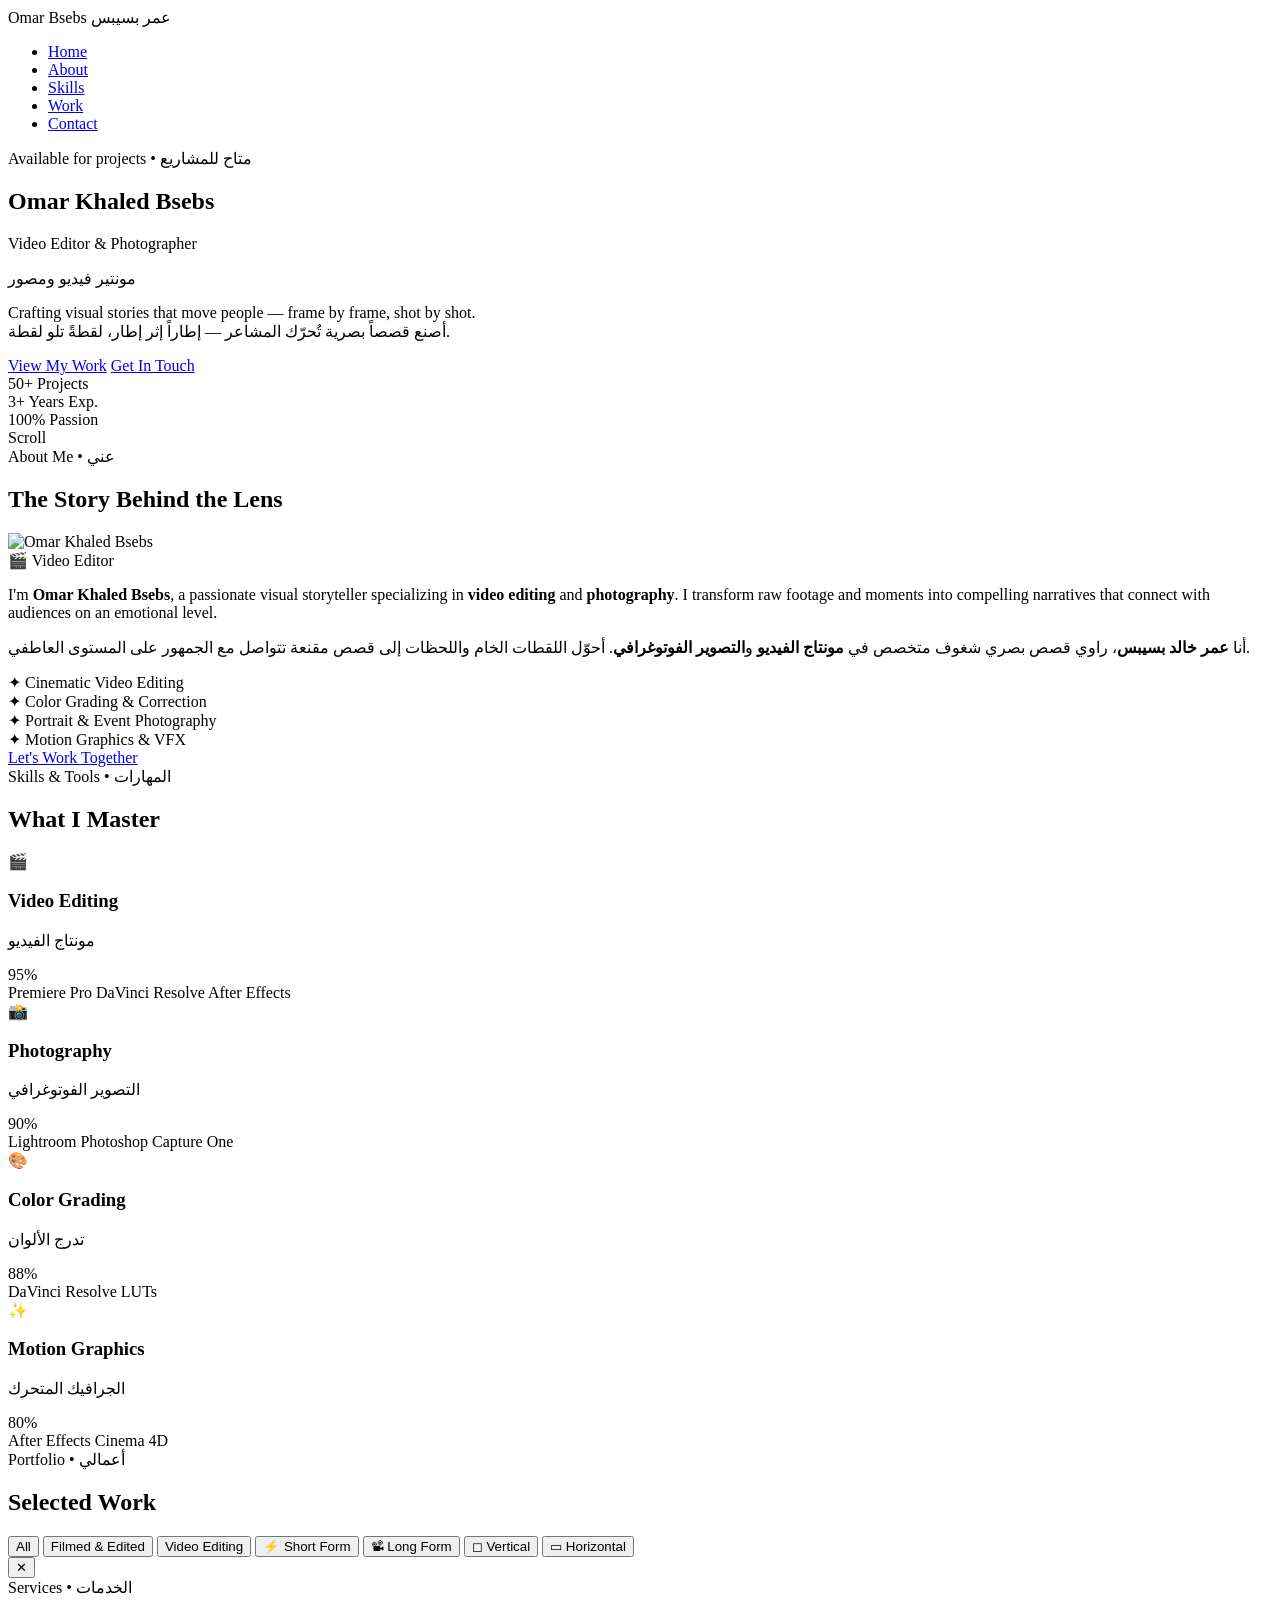
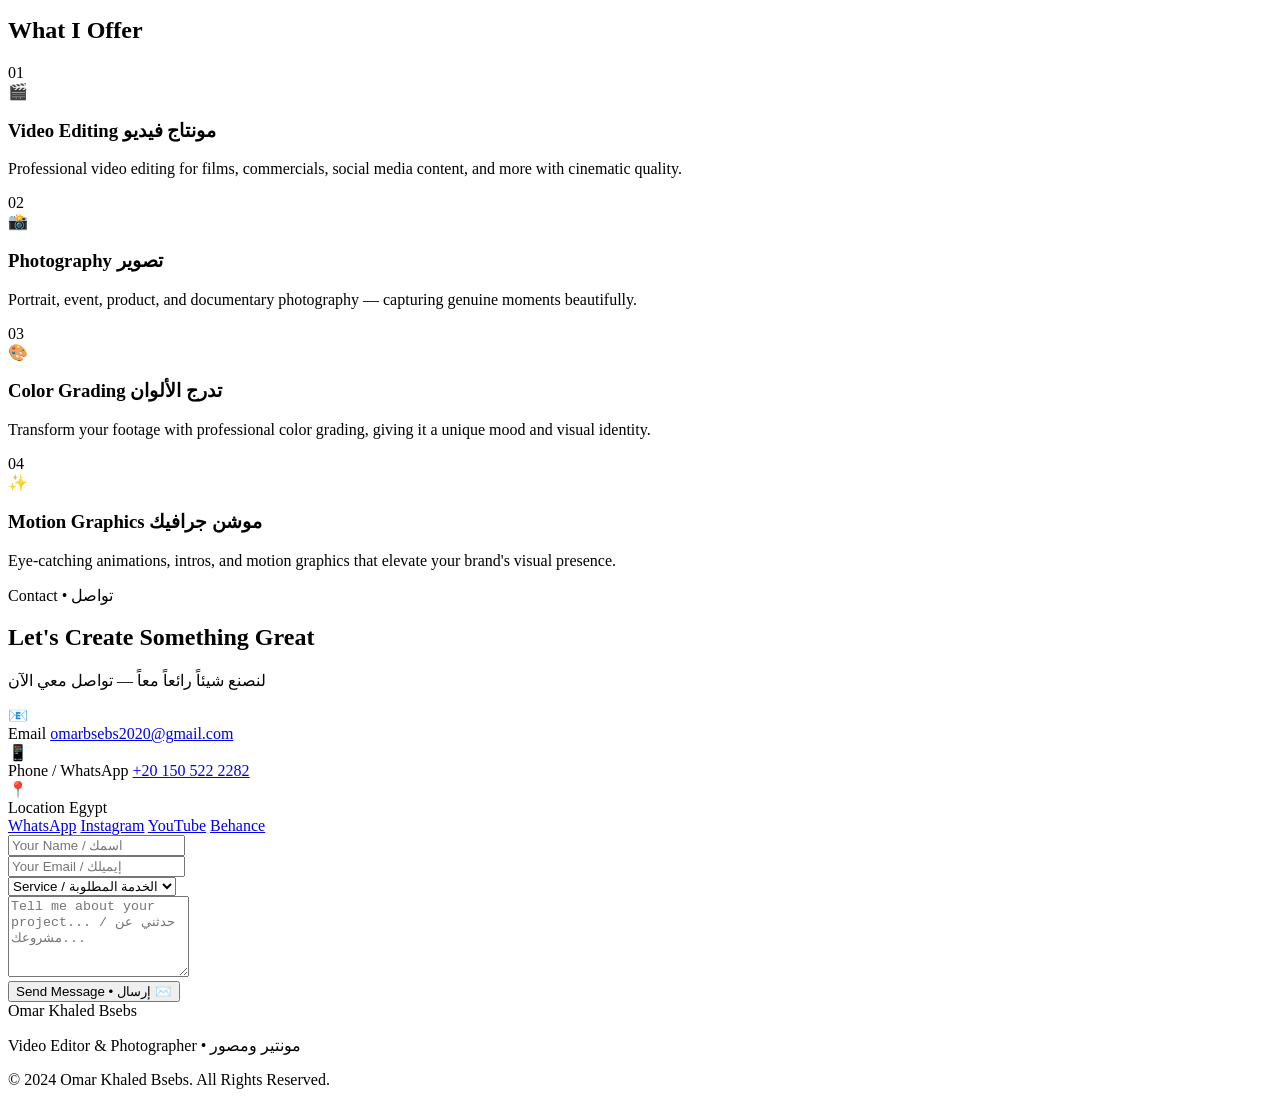
==== index.html @ 82ae0714 "Rename 1-index.html to index.html" ====
<!DOCTYPE html>
<html lang="en" dir="ltr">
<head>
  <meta charset="UTF-8" />
  <meta name="viewport" content="width=device-width, initial-scale=1.0, viewport-fit=cover"/>
  <meta name="theme-color" content="#0a0a0a"/>
  <meta name="apple-mobile-web-app-capable" content="yes"/>
  <meta name="apple-mobile-web-app-status-bar-style" content="black-translucent"/>
  <meta name="mobile-web-app-capable" content="yes"/>
  <meta name="description" content="Omar Khaled Bsebs — Video Editor & Photographer. مونتير فيديو ومصور"/>
  <title>Omar Khaled Bsebs | Video Editor & Photographer</title>
  <link rel="preconnect" href="https://fonts.googleapis.com">
  <link rel="preconnect" href="https://fonts.gstatic.com" crossorigin>
  <link href="https://fonts.googleapis.com/css2?family=Playfair+Display:wght@400;700;900&family=Inter:wght@300;400;500;600&family=Cairo:wght@300;400;600;700&display=swap" rel="stylesheet">
  <link rel="stylesheet" href="style.css" />
  <link rel="stylesheet" href="lightbox.css" />
  <link rel="stylesheet" href="interactions.css" />
</head>
<body>

  <!-- Navigation -->
  <nav class="navbar" id="navbar">
    <div class="nav-brand">
      <span class="brand-en">Omar Bsebs</span>
      <span class="brand-ar">عمر بسيبس</span>
    </div>
    <ul class="nav-links">
      <li><a href="#hero">Home</a></li>
      <li><a href="#about">About</a></li>
      <li><a href="#skills">Skills</a></li>
      <li><a href="#work">Work</a></li>
      <li><a href="#contact">Contact</a></li>
    </ul>
    <div class="nav-toggle" id="navToggle">
      <span></span><span></span><span></span>
    </div>
  </nav>

  <!-- Hero Section -->
  <section class="hero" id="hero">
    <div class="hero-bg">
      <div class="hero-gradient"></div>
      <div class="film-grain"></div>
    </div>
    <div class="hero-content">
      <div class="hero-badge">
        <span class="badge-dot"></span>
        Available for projects • متاح للمشاريع
      </div>
      <h1 class="hero-title">
        <span class="line-1">Omar Khaled</span>
        <span class="line-2 gold">Bsebs</span>
      </h1>
      <p class="hero-subtitle-en">Video Editor & Photographer</p>
      <p class="hero-subtitle-ar">مونتير فيديو ومصور</p>
      <p class="hero-desc">
        Crafting visual stories that move people — frame by frame, shot by shot.
        <br>
        <span class="arabic-desc">أصنع قصصاً بصرية تُحرّك المشاعر — إطاراً إثر إطار، لقطةً تلو لقطة.</span>
      </p>
      <div class="hero-actions">
        <a href="#work" class="btn btn-primary">View My Work</a>
        <a href="#contact" class="btn btn-outline">Get In Touch</a>
      </div>
      <div class="hero-stats">
        <div class="stat">
          <span class="stat-num">50+</span>
          <span class="stat-label">Projects</span>
        </div>
        <div class="stat-divider"></div>
        <div class="stat">
          <span class="stat-num">3+</span>
          <span class="stat-label">Years Exp.</span>
        </div>
        <div class="stat-divider"></div>
        <div class="stat">
          <span class="stat-num">100%</span>
          <span class="stat-label">Passion</span>
        </div>
      </div>
    </div>
    <div class="hero-scroll">
      <div class="scroll-line"></div>
      <span>Scroll</span>
    </div>
  </section>

  <!-- About Section -->
  <section class="about" id="about">
    <div class="container">
      <div class="section-header">
        <span class="section-tag">About Me • عني</span>
        <h2 class="section-title">The Story <span class="gold">Behind the Lens</span></h2>
      </div>
      <div class="about-grid">
        <div class="about-visual">
          <div class="about-frame">
            <div class="frame-corner tl"></div>
            <div class="frame-corner tr"></div>
            <div class="frame-corner bl"></div>
            <div class="frame-corner br"></div>
            <img src="omar.jpg" alt="Omar Khaled Bsebs" class="about-photo-img" />
          </div>
          <div class="about-badge-float">
            <span class="badge-icon">🎬</span>
            <span>Video Editor</span>
          </div>
        </div>
        <div class="about-text">
          <p class="about-bio-en">
            I'm <strong>Omar Khaled Bsebs</strong>, a passionate visual storyteller specializing in
            <strong>video editing</strong> and <strong>photography</strong>. I transform raw footage and moments
            into compelling narratives that connect with audiences on an emotional level.
          </p>
          <p class="about-bio-ar">
            أنا <strong>عمر خالد بسيبس</strong>، راوي قصص بصري شغوف متخصص في
            <strong>مونتاج الفيديو</strong> و<strong>التصوير الفوتوغرافي</strong>. أحوّل اللقطات الخام
            واللحظات إلى قصص مقنعة تتواصل مع الجمهور على المستوى العاطفي.
          </p>
          <div class="about-highlights">
            <div class="highlight-item">
              <span class="hi-icon">✦</span>
              <span>Cinematic Video Editing</span>
            </div>
            <div class="highlight-item">
              <span class="hi-icon">✦</span>
              <span>Color Grading & Correction</span>
            </div>
            <div class="highlight-item">
              <span class="hi-icon">✦</span>
              <span>Portrait & Event Photography</span>
            </div>
            <div class="highlight-item">
              <span class="hi-icon">✦</span>
              <span>Motion Graphics & VFX</span>
            </div>
          </div>
          <a href="#contact" class="btn btn-primary">Let's Work Together</a>
        </div>
      </div>
    </div>
  </section>

  <!-- Skills Section -->
  <section class="skills" id="skills">
    <div class="container">
      <div class="section-header">
        <span class="section-tag">Skills & Tools • المهارات</span>
        <h2 class="section-title">What I <span class="gold">Master</span></h2>
      </div>
      <div class="skills-grid">
        <div class="skill-card">
          <div class="skill-icon">🎬</div>
          <h3>Video Editing</h3>
          <p class="skill-ar">مونتاج الفيديو</p>
          <div class="skill-bar"><div class="skill-fill" style="--w:95%"></div></div>
          <span class="skill-pct">95%</span>
          <div class="skill-tools">
            <span>Premiere Pro</span>
            <span>DaVinci Resolve</span>
            <span>After Effects</span>
          </div>
        </div>
        <div class="skill-card">
          <div class="skill-icon">📸</div>
          <h3>Photography</h3>
          <p class="skill-ar">التصوير الفوتوغرافي</p>
          <div class="skill-bar"><div class="skill-fill" style="--w:90%"></div></div>
          <span class="skill-pct">90%</span>
          <div class="skill-tools">
            <span>Lightroom</span>
            <span>Photoshop</span>
            <span>Capture One</span>
          </div>
        </div>
        <div class="skill-card">
          <div class="skill-icon">🎨</div>
          <h3>Color Grading</h3>
          <p class="skill-ar">تدرج الألوان</p>
          <div class="skill-bar"><div class="skill-fill" style="--w:88%"></div></div>
          <span class="skill-pct">88%</span>
          <div class="skill-tools">
            <span>DaVinci Resolve</span>
            <span>LUTs</span>
          </div>
        </div>
        <div class="skill-card">
          <div class="skill-icon">✨</div>
          <h3>Motion Graphics</h3>
          <p class="skill-ar">الجرافيك المتحرك</p>
          <div class="skill-bar"><div class="skill-fill" style="--w:80%"></div></div>
          <span class="skill-pct">80%</span>
          <div class="skill-tools">
            <span>After Effects</span>
            <span>Cinema 4D</span>
          </div>
        </div>
      </div>
    </div>
  </section>

  <!-- Work / Portfolio Section -->
  <section class="work" id="work">
    <div class="container">
      <div class="section-header">
        <span class="section-tag">Portfolio • أعمالي</span>
        <h2 class="section-title">Selected <span class="gold">Work</span></h2>
      </div>
      <div class="work-filter">
        <button class="filter-btn active" data-filter="all">All</button>
        <button class="filter-btn" data-filter="filmed">Filmed & Edited</button>
        <button class="filter-btn" data-filter="video">Video Editing</button>
        <button class="filter-btn" data-filter="short">⚡ Short Form</button>
        <button class="filter-btn" data-filter="long">📽 Long Form</button>
        <button class="filter-btn" data-filter="portrait">◻ Vertical</button>
        <button class="filter-btn" data-filter="landscape">▭ Horizontal</button>
      </div>
      <!-- Cards injected by JS from projects.js -->
      <div class="work-grid" id="workGrid"></div>
    </div>
  </section>

  <!-- ── LIGHTBOX ── -->
  <div class="lightbox" id="lightbox" role="dialog" aria-modal="true">
    <div class="lb-backdrop" id="lbBackdrop"></div>
    <div class="lb-panel">
      <button class="lb-close" id="lbClose" aria-label="Close">✕</button>
      <div class="lb-body" id="lbBody"></div>
      <div class="lb-footer" id="lbFooter"></div>
    </div>
  </div>

  <!-- Services Section -->
  <section class="services" id="services">
    <div class="container">
      <div class="section-header">
        <span class="section-tag">Services • الخدمات</span>
        <h2 class="section-title">What I <span class="gold">Offer</span></h2>
      </div>
      <div class="services-grid">
        <div class="service-card">
          <div class="service-num">01</div>
          <div class="service-icon">🎬</div>
          <h3>Video Editing <span class="ar-mini">مونتاج فيديو</span></h3>
          <p>Professional video editing for films, commercials, social media content, and more with cinematic quality.</p>
        </div>
        <div class="service-card">
          <div class="service-num">02</div>
          <div class="service-icon">📸</div>
          <h3>Photography <span class="ar-mini">تصوير</span></h3>
          <p>Portrait, event, product, and documentary photography — capturing genuine moments beautifully.</p>
        </div>
        <div class="service-card">
          <div class="service-num">03</div>
          <div class="service-icon">🎨</div>
          <h3>Color Grading <span class="ar-mini">تدرج الألوان</span></h3>
          <p>Transform your footage with professional color grading, giving it a unique mood and visual identity.</p>
        </div>
        <div class="service-card">
          <div class="service-num">04</div>
          <div class="service-icon">✨</div>
          <h3>Motion Graphics <span class="ar-mini">موشن جرافيك</span></h3>
          <p>Eye-catching animations, intros, and motion graphics that elevate your brand's visual presence.</p>
        </div>
      </div>
    </div>
  </section>

  <!-- Contact Section -->
  <section class="contact" id="contact">
    <div class="container">
      <div class="section-header">
        <span class="section-tag">Contact • تواصل</span>
        <h2 class="section-title">Let's Create <span class="gold">Something Great</span></h2>
        <p class="section-desc">لنصنع شيئاً رائعاً معاً — تواصل معي الآن</p>
      </div>
      <div class="contact-grid">
        <div class="contact-info">
          <div class="contact-item">
            <span class="contact-icon">📧</span>
            <div>
              <span class="contact-label">Email</span>
              <a href="mailto:omarbsebs2020@gmail.com" class="contact-val">omarbsebs2020@gmail.com</a>
            </div>
          </div>
          <div class="contact-item">
            <span class="contact-icon">📱</span>
            <div>
              <span class="contact-label">Phone / WhatsApp</span>
              <a href="tel:+201505222282" class="contact-val">+20 150 522 2282</a>
            </div>
          </div>
          <div class="contact-item">
            <span class="contact-icon">📍</span>
            <div>
              <span class="contact-label">Location</span>
              <span class="contact-val">Egypt</span>
            </div>
          </div>
          <div class="social-links">
            <a href="https://wa.me/201505222282" target="_blank" rel="noopener noreferrer" class="social-btn">WhatsApp</a>
            <a href="#" class="social-btn">Instagram</a>
            <a href="#" class="social-btn">YouTube</a>
            <a href="#" class="social-btn">Behance</a>
          </div>
        </div>
        <form class="contact-form" id="contactForm">
          <div class="form-group">
            <input type="text" placeholder="Your Name / اسمك" required />
          </div>
          <div class="form-group">
            <input type="email" placeholder="Your Email / إيميلك" required />
          </div>
          <div class="form-group">
            <select>
              <option value="">Service / الخدمة المطلوبة</option>
              <option>Video Editing</option>
              <option>Photography</option>
              <option>Color Grading</option>
              <option>Motion Graphics</option>
              <option>Other</option>
            </select>
          </div>
          <div class="form-group">
            <textarea rows="5" placeholder="Tell me about your project... / حدثني عن مشروعك..." required></textarea>
          </div>
          <button type="submit" class="btn btn-primary btn-full">Send Message • إرسال ✉️</button>
        </form>
      </div>
    </div>
  </section>

  <!-- Footer -->
  <footer class="footer">
    <div class="footer-content">
      <div class="footer-brand">
        <span class="gold">Omar Khaled Bsebs</span>
        <p>Video Editor & Photographer • مونتير ومصور</p>
      </div>
      <p class="footer-copy">© 2024 Omar Khaled Bsebs. All Rights Reserved.</p>
    </div>
  </footer>

  <script src="projects.js"></script>
  <script src="script.js"></script>
  <script src="interactions.js"></script>
</body>
</html>
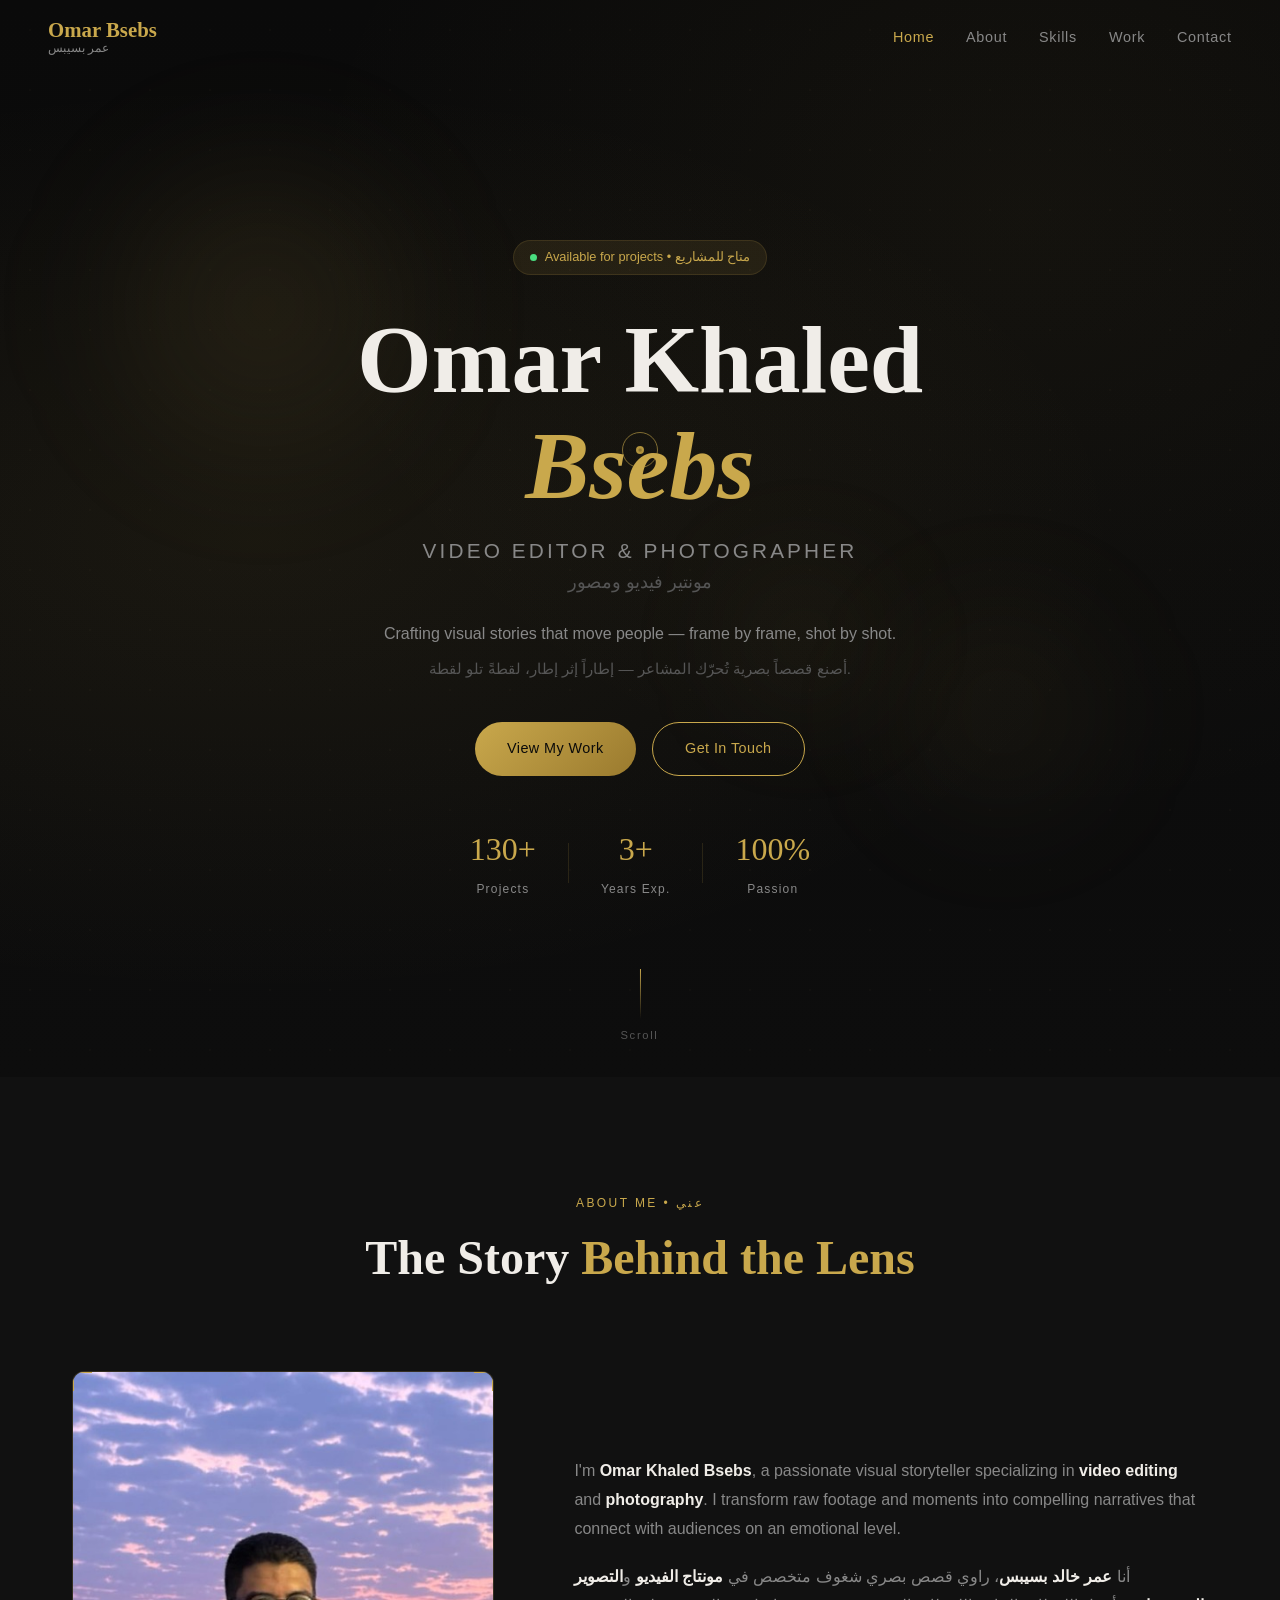
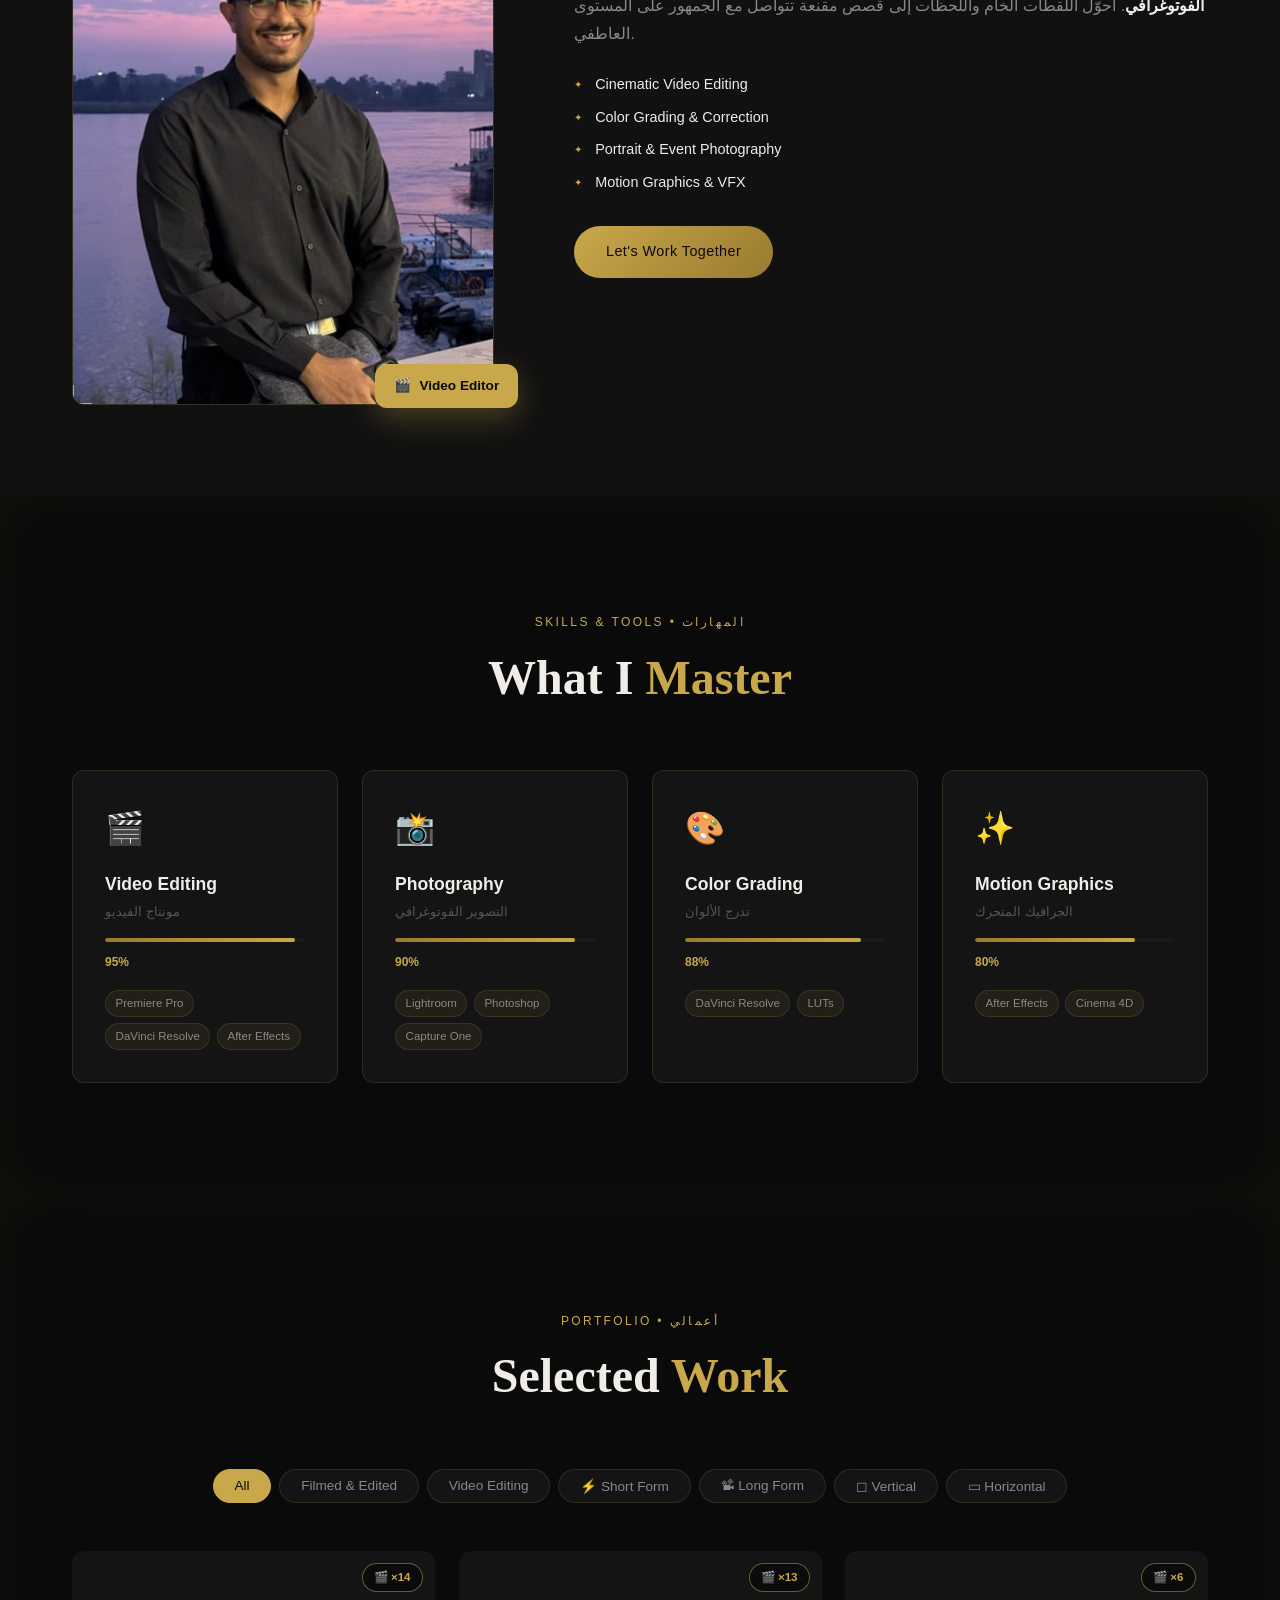
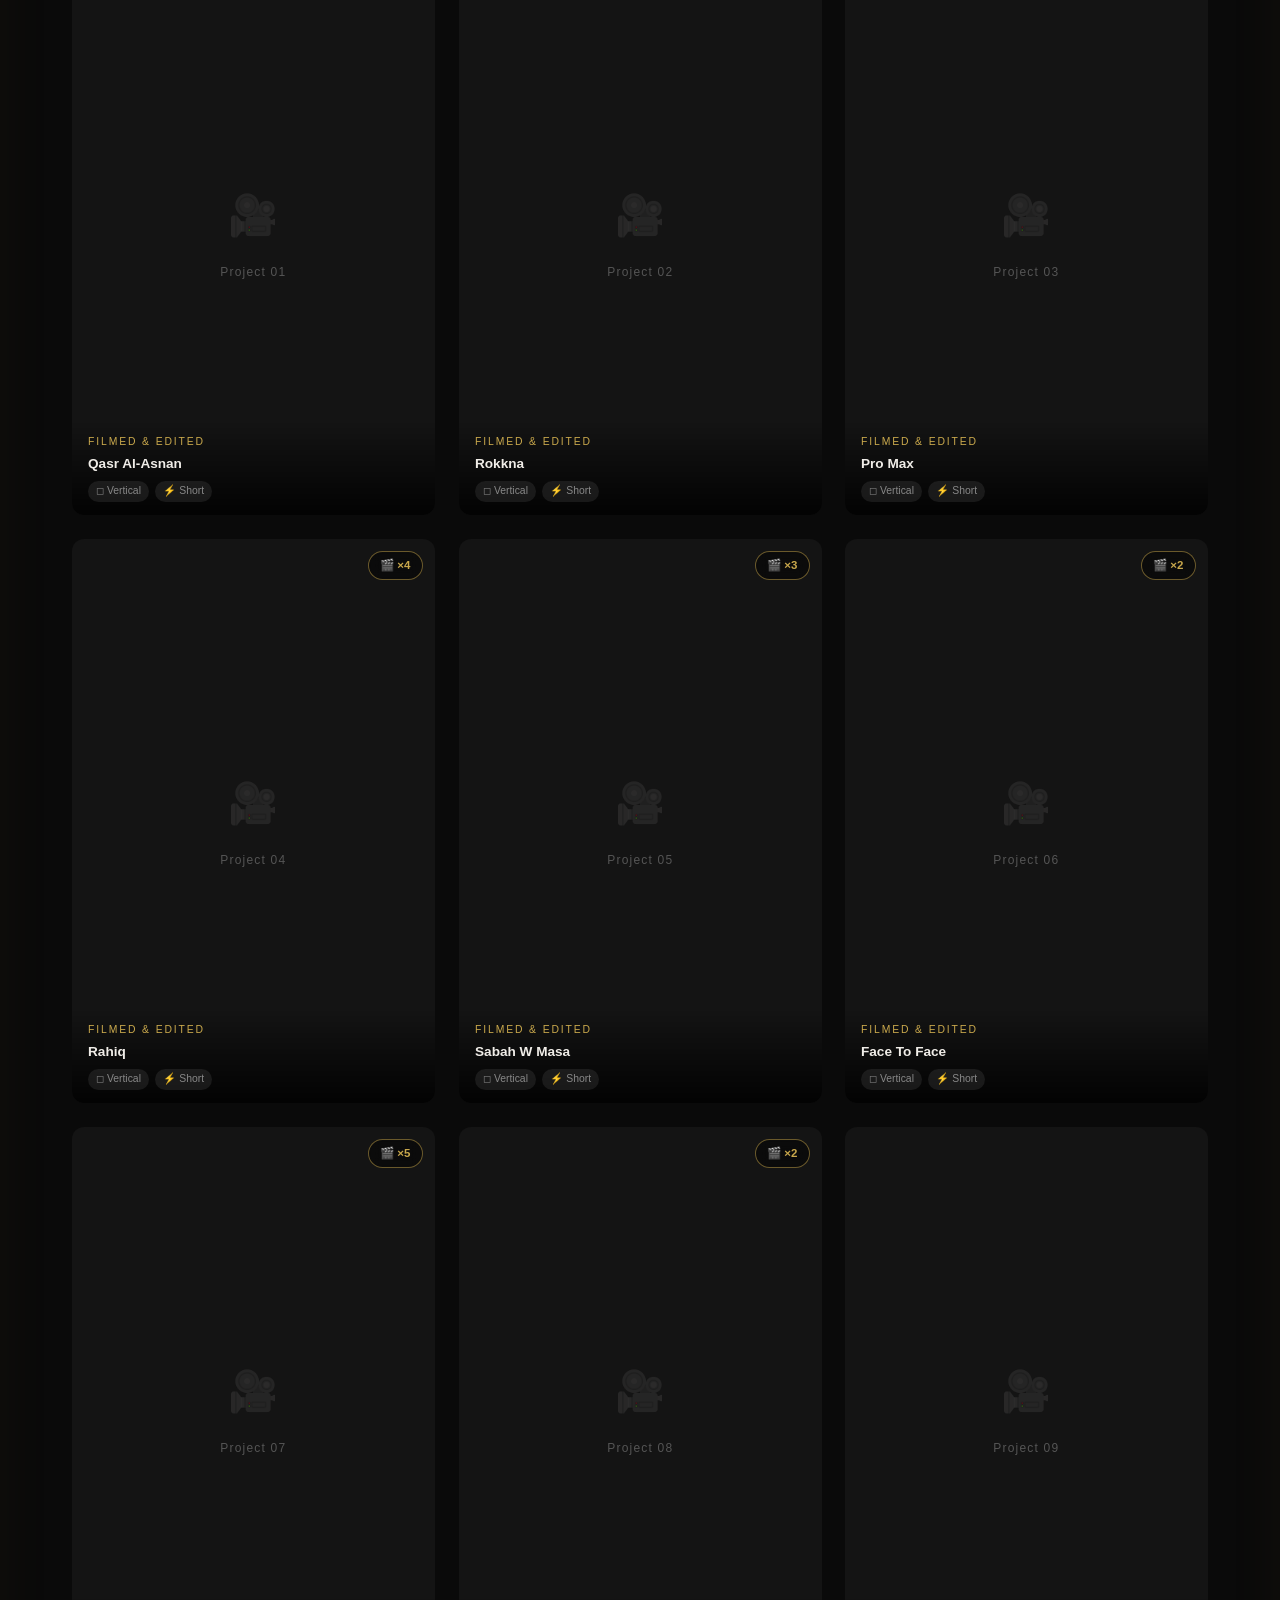
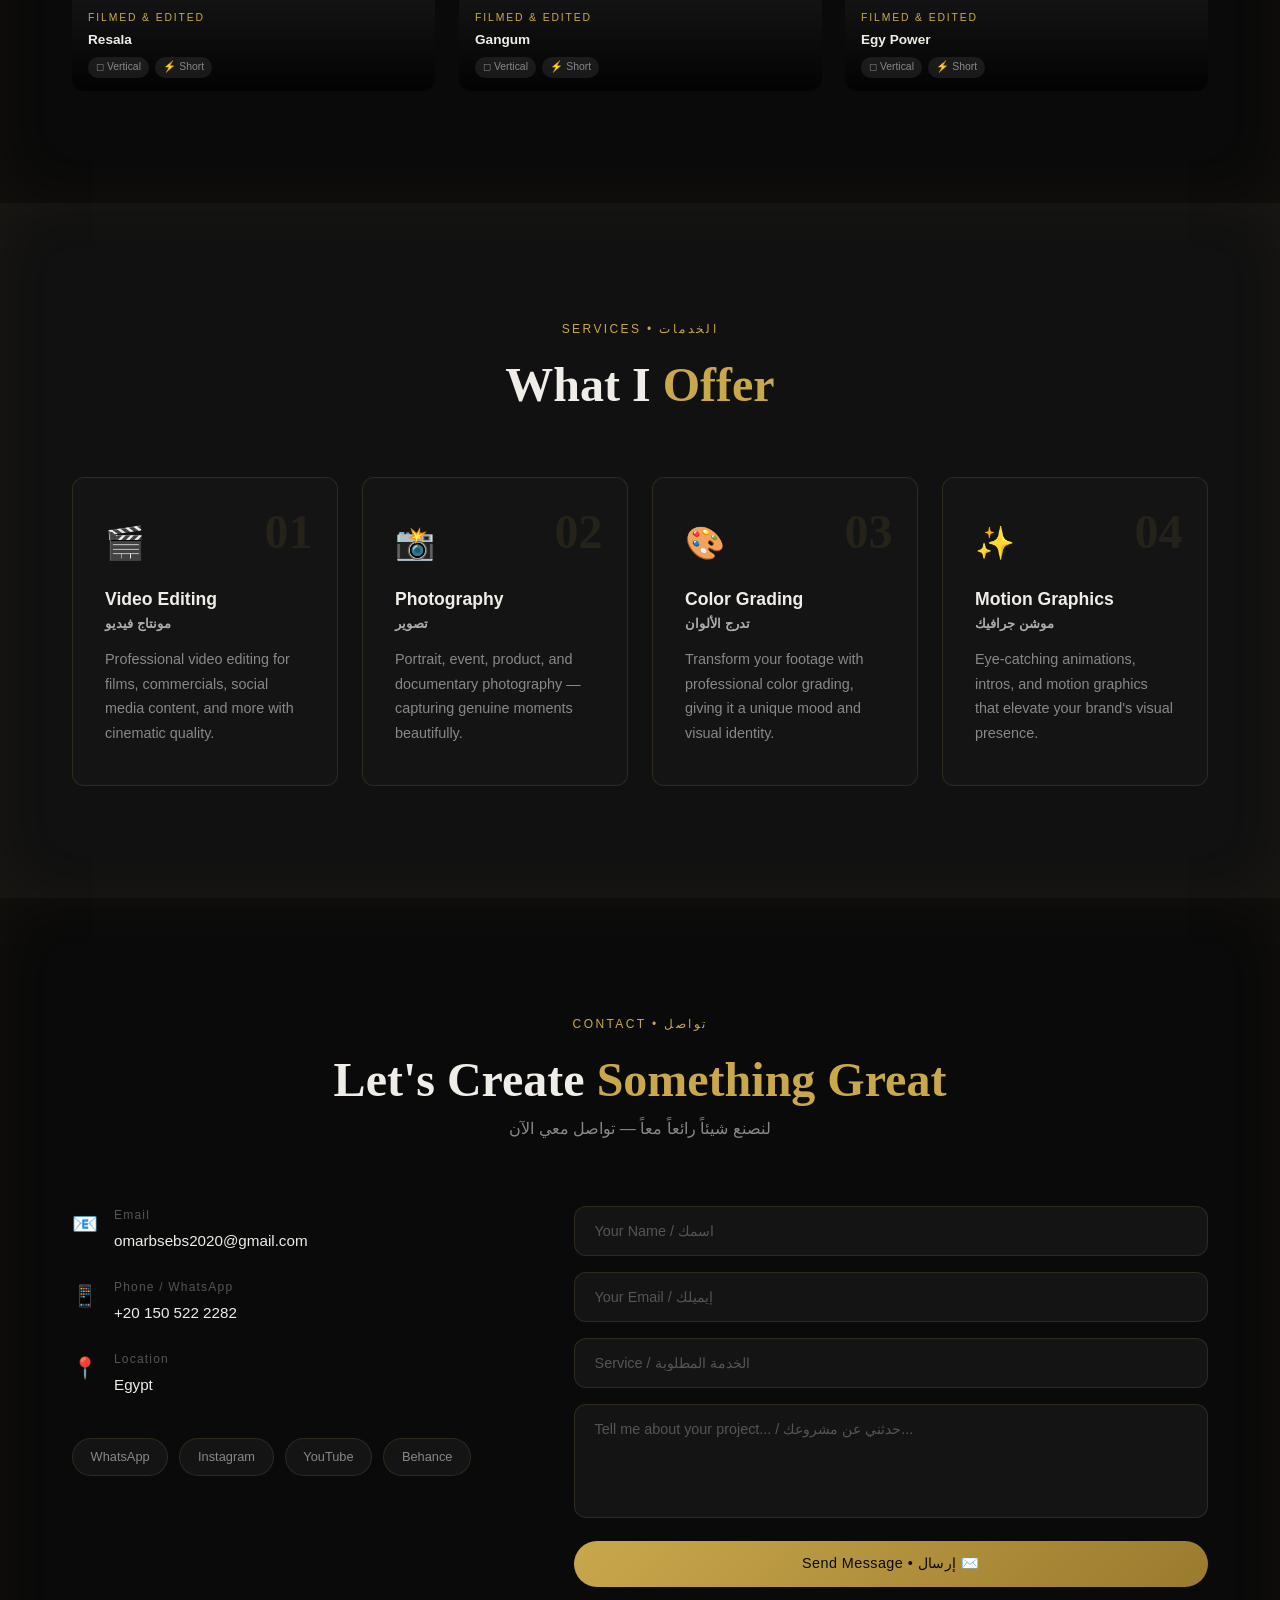
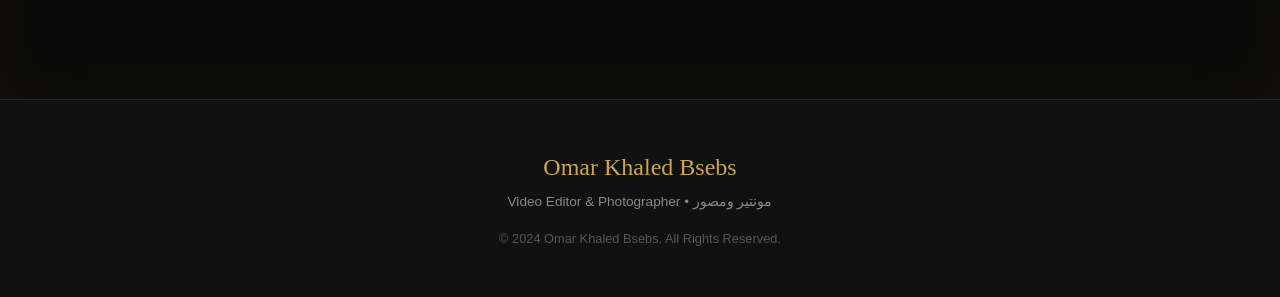
==== commit 77efd6c9: "Update index.html" ====
--- a/index.html
+++ b/index.html
@@ -64,7 +64,7 @@
       </div>
       <div class="hero-stats">
         <div class="stat">
-          <span class="stat-num">50+</span>
+          <span class="stat-num">130+</span>
           <span class="stat-label">Projects</span>
         </div>
         <div class="stat-divider"></div>
--- a/style.css
+++ b/style.css
@@ -0,0 +1,625 @@
+/* ============================================
+   OMAR BSEBS PORTFOLIO — style.css
+   Dark Mode + Gold Accent
+============================================ */
+
+:root {
+  --gold: #c9a84c;
+  --gold-light: #e8c97a;
+  --gold-dark: #9a7a2e;
+  --bg: #0a0a0a;
+  --bg-2: #111111;
+  --bg-3: #1a1a1a;
+  --bg-card: #141414;
+  --text: #f0ede8;
+  --text-muted: #888;
+  --text-dim: #555;
+  --border: rgba(201, 168, 76, 0.15);
+  --radius: 12px;
+  --transition: all 0.35s cubic-bezier(0.4, 0, 0.2, 1);
+}
+
+*, *::before, *::after { box-sizing: border-box; margin: 0; padding: 0; }
+
+html { scroll-behavior: smooth; }
+
+body {
+  font-family: 'Inter', sans-serif;
+  background: var(--bg);
+  color: var(--text);
+  overflow-x: hidden;
+  line-height: 1.6;
+}
+
+.container { max-width: 1200px; margin: 0 auto; padding: 0 2rem; }
+.gold { color: var(--gold); }
+.ar-mini { font-family: 'Cairo', sans-serif; font-size: 0.75em; opacity: 0.7; display: block; }
+
+/* ── NAVBAR ── */
+.navbar {
+  position: fixed; top: 0; left: 0; right: 0; z-index: 1000;
+  display: flex; align-items: center; justify-content: space-between;
+  padding: 1.2rem 3rem;
+  background: transparent;
+  transition: var(--transition);
+  backdrop-filter: blur(0px);
+}
+.navbar.scrolled {
+  background: rgba(10,10,10,0.95);
+  backdrop-filter: blur(20px);
+  border-bottom: 1px solid var(--border);
+  padding: 0.9rem 3rem;
+}
+.nav-brand {
+  display: flex; flex-direction: column; line-height: 1.1;
+}
+.brand-en {
+  font-family: 'Playfair Display', serif;
+  font-size: 1.3rem; font-weight: 700; color: var(--gold);
+}
+.brand-ar {
+  font-family: 'Cairo', sans-serif;
+  font-size: 0.75rem; color: var(--text-muted);
+}
+.nav-links {
+  display: flex; gap: 2rem; list-style: none;
+}
+.nav-links a {
+  color: var(--text-muted); text-decoration: none;
+  font-size: 0.9rem; font-weight: 500; letter-spacing: 0.05em;
+  transition: color 0.2s;
+  position: relative;
+}
+.nav-links a::after {
+  content: ''; position: absolute; bottom: -4px; left: 0;
+  width: 0; height: 1px; background: var(--gold);
+  transition: width 0.3s;
+}
+.nav-links a:hover { color: var(--gold); }
+.nav-links a:hover::after { width: 100%; }
+.nav-toggle { display: none; flex-direction: column; gap: 5px; cursor: pointer; }
+.nav-toggle span { width: 24px; height: 2px; background: var(--text); transition: var(--transition); }
+
+/* ── HERO ── */
+.hero {
+  min-height: 100vh; position: relative;
+  display: flex; align-items: center;
+  overflow: hidden;
+}
+.hero-bg {
+  position: absolute; inset: 0;
+  background: radial-gradient(ellipse at 20% 50%, rgba(201,168,76,0.08) 0%, transparent 60%),
+              radial-gradient(ellipse at 80% 20%, rgba(201,168,76,0.05) 0%, transparent 50%),
+              linear-gradient(180deg, #0a0a0a 0%, #0d0d0d 100%);
+}
+.hero-gradient {
+  position: absolute; inset: 0;
+  background: url("data:image/svg+xml,%3Csvg width='60' height='60' viewBox='0 0 60 60' xmlns='http://www.w3.org/2000/svg'%3E%3Cg fill='none' fill-rule='evenodd'%3E%3Cg fill='%23c9a84c' fill-opacity='0.03'%3E%3Ccircle cx='30' cy='30' r='1'/%3E%3C/g%3E%3C/g%3E%3C/svg%3E");
+}
+.hero-content {
+  position: relative; z-index: 2;
+  max-width: 800px; margin: 0 auto;
+  padding: 8rem 2rem 4rem;
+  text-align: center;
+}
+.hero-badge {
+  display: inline-flex; align-items: center; gap: 0.5rem;
+  background: rgba(201,168,76,0.1); border: 1px solid var(--border);
+  padding: 0.4rem 1rem; border-radius: 100px;
+  font-size: 0.8rem; color: var(--gold); margin-bottom: 2rem;
+  animation: fadeInDown 0.8s ease both;
+}
+.badge-dot {
+  width: 7px; height: 7px; border-radius: 50%; background: #4ade80;
+  animation: pulse 2s infinite;
+}
+@keyframes pulse { 0%,100%{ opacity:1; } 50%{ opacity:0.4; } }
+
+.hero-title {
+  font-family: 'Playfair Display', serif;
+  font-size: clamp(3rem, 8vw, 6rem);
+  line-height: 1.1; margin-bottom: 1rem;
+  animation: fadeInUp 0.9s 0.1s ease both;
+}
+.hero-title .line-1 { display: block; }
+.hero-title .line-2 { display: block; font-style: italic; }
+
+.hero-subtitle-en {
+  font-size: 1.3rem; font-weight: 300; letter-spacing: 0.15em;
+  text-transform: uppercase; color: var(--text-muted);
+  animation: fadeInUp 0.9s 0.2s ease both;
+}
+.hero-subtitle-ar {
+  font-family: 'Cairo', sans-serif;
+  font-size: 1.1rem; color: var(--text-dim);
+  margin-bottom: 1.5rem;
+  animation: fadeInUp 0.9s 0.3s ease both;
+}
+.hero-desc {
+  font-size: 1rem; color: var(--text-muted); line-height: 1.8;
+  margin-bottom: 2.5rem;
+  animation: fadeInUp 0.9s 0.4s ease both;
+}
+.arabic-desc {
+  font-family: 'Cairo', sans-serif;
+  font-size: 0.95rem; color: var(--text-dim);
+  display: block; margin-top: 0.4rem;
+}
+.hero-actions {
+  display: flex; gap: 1rem; justify-content: center; flex-wrap: wrap;
+  margin-bottom: 3rem;
+  animation: fadeInUp 0.9s 0.5s ease both;
+}
+.hero-stats {
+  display: flex; align-items: center; justify-content: center; gap: 2rem;
+  animation: fadeInUp 0.9s 0.6s ease both;
+}
+.stat { text-align: center; }
+.stat-num {
+  display: block; font-family: 'Playfair Display', serif;
+  font-size: 2rem; color: var(--gold);
+}
+.stat-label { font-size: 0.75rem; color: var(--text-muted); letter-spacing: 0.1em; }
+.stat-divider { width: 1px; height: 40px; background: var(--border); }
+
+.hero-scroll {
+  position: absolute; bottom: 2rem; left: 50%; transform: translateX(-50%);
+  display: flex; flex-direction: column; align-items: center; gap: 0.5rem;
+  font-size: 0.7rem; letter-spacing: 0.15em; color: var(--text-dim);
+  animation: fadeIn 1.5s 1s ease both;
+}
+.scroll-line {
+  width: 1px; height: 50px;
+  background: linear-gradient(to bottom, var(--gold), transparent);
+  animation: scrollLine 2s ease-in-out infinite;
+}
+@keyframes scrollLine { 0%{opacity:0;transform:scaleY(0);transform-origin:top} 50%{opacity:1;transform:scaleY(1)} 100%{opacity:0;transform:scaleY(1);transform-origin:bottom} }
+
+/* ── BUTTONS ── */
+.btn {
+  display: inline-flex; align-items: center; gap: 0.5rem;
+  padding: 0.9rem 2rem; border-radius: 100px;
+  font-size: 0.9rem; font-weight: 500; text-decoration: none;
+  transition: var(--transition); cursor: pointer; border: none;
+  letter-spacing: 0.03em;
+}
+.btn-primary {
+  background: linear-gradient(135deg, var(--gold), var(--gold-dark));
+  color: #0a0a0a;
+}
+.btn-primary:hover {
+  background: linear-gradient(135deg, var(--gold-light), var(--gold));
+  transform: translateY(-2px);
+  box-shadow: 0 10px 30px rgba(201,168,76,0.3);
+}
+.btn-outline {
+  background: transparent;
+  border: 1px solid var(--gold);
+  color: var(--gold);
+}
+.btn-outline:hover {
+  background: rgba(201,168,76,0.1);
+  transform: translateY(-2px);
+}
+.btn-full { width: 100%; justify-content: center; }
+
+/* ── SECTION COMMON ── */
+section { padding: 7rem 0; }
+.section-header { text-align: center; margin-bottom: 4rem; }
+.section-tag {
+  display: inline-block; font-size: 0.75rem; letter-spacing: 0.2em;
+  text-transform: uppercase; color: var(--gold);
+  margin-bottom: 1rem;
+}
+.section-title {
+  font-family: 'Playfair Display', serif;
+  font-size: clamp(2rem, 4vw, 3rem); line-height: 1.2;
+}
+.section-desc {
+  font-family: 'Cairo', sans-serif;
+  color: var(--text-muted); margin-top: 0.5rem;
+}
+
+/* ── ABOUT ── */
+.about { background: var(--bg-2); }
+.about-grid {
+  display: grid; grid-template-columns: 1fr 1.5fr; gap: 5rem; align-items: center;
+}
+.about-visual { position: relative; }
+.about-frame {
+  position: relative; border: 1px solid var(--border); border-radius: var(--radius);
+  overflow: hidden; aspect-ratio: 2/3; background: var(--bg-3);
+}
+.frame-corner {
+  position: absolute; width: 20px; height: 20px;
+  border-color: var(--gold); border-style: solid;
+}
+.frame-corner.tl { top: -1px; left: -1px; border-width: 2px 0 0 2px; }
+.frame-corner.tr { top: -1px; right: -1px; border-width: 2px 2px 0 0; }
+.frame-corner.bl { bottom: -1px; left: -1px; border-width: 0 0 2px 2px; }
+.frame-corner.br { bottom: -1px; right: -1px; border-width: 0 2px 2px 0; }
+.about-photo-img {
+  width: 100%; height: 100%;
+  object-fit: cover; object-position: center 12%;
+  display: block;
+  transition: transform 0.6s ease;
+}
+.about-frame:hover .about-photo-img { transform: scale(1.03); }
+
+.about-placeholder {
+  display: flex; flex-direction: column; align-items: center; justify-content: center;
+  height: 100%;
+}
+.about-placeholder svg { width: 120px; }
+.placeholder-hint {
+  font-size: 0.75rem; color: var(--text-dim); margin-top: 0.5rem;
+  font-family: 'Cairo', sans-serif;
+}
+.about-badge-float {
+  position: absolute; bottom: -1.5rem; right: -1.5rem;
+  background: var(--gold); color: #0a0a0a;
+  padding: 0.7rem 1.2rem; border-radius: var(--radius);
+  display: flex; align-items: center; gap: 0.5rem;
+  font-weight: 600; font-size: 0.85rem;
+  box-shadow: 0 10px 30px rgba(201,168,76,0.3);
+}
+.about-bio-en, .about-bio-ar {
+  font-size: 1rem; line-height: 1.8; margin-bottom: 1.2rem;
+  color: var(--text-muted);
+}
+.about-bio-ar { font-family: 'Cairo', sans-serif; }
+.about-bio-en strong, .about-bio-ar strong { color: var(--text); }
+.about-highlights { display: flex; flex-direction: column; gap: 0.6rem; margin: 1.5rem 0 2rem; }
+.highlight-item {
+  display: flex; align-items: center; gap: 0.8rem;
+  font-size: 0.9rem;
+}
+.hi-icon { color: var(--gold); font-size: 0.6rem; }
+
+/* ── SKILLS ── */
+.skills-grid {
+  display: grid; grid-template-columns: repeat(auto-fit, minmax(260px, 1fr)); gap: 1.5rem;
+}
+.skill-card {
+  background: var(--bg-card); border: 1px solid var(--border); border-radius: var(--radius);
+  padding: 2rem; transition: var(--transition);
+  position: relative; overflow: hidden;
+}
+.skill-card::before {
+  content: ''; position: absolute; top: 0; left: 0; right: 0; height: 2px;
+  background: linear-gradient(90deg, var(--gold), transparent);
+  transform: scaleX(0); transform-origin: left; transition: transform 0.4s;
+}
+.skill-card:hover::before { transform: scaleX(1); }
+.skill-card:hover { border-color: rgba(201,168,76,0.3); transform: translateY(-4px); }
+.skill-icon { font-size: 2rem; margin-bottom: 1rem; }
+.skill-card h3 { font-size: 1.1rem; margin-bottom: 0.2rem; }
+.skill-ar { font-family: 'Cairo', sans-serif; font-size: 0.8rem; color: var(--text-dim); margin-bottom: 1rem; }
+.skill-bar {
+  height: 4px; background: var(--bg-3); border-radius: 2px; margin-bottom: 0.4rem; overflow: hidden;
+}
+.skill-fill {
+  height: 100%; width: var(--w); border-radius: 2px;
+  background: linear-gradient(90deg, var(--gold-dark), var(--gold));
+  transition: width 1.5s cubic-bezier(0.4, 0, 0.2, 1);
+}
+.skill-pct { font-size: 0.75rem; color: var(--gold); font-weight: 600; }
+.skill-tools { display: flex; flex-wrap: wrap; gap: 0.4rem; margin-top: 1rem; }
+.skill-tools span {
+  background: rgba(201,168,76,0.08); border: 1px solid var(--border);
+  padding: 0.2rem 0.6rem; border-radius: 100px; font-size: 0.72rem; color: var(--text-muted);
+}
+
+/* ── WORK ── */
+.work { background: var(--bg); }
+.work-filter {
+  display: flex; gap: 0.5rem; justify-content: center; flex-wrap: wrap; margin-bottom: 3rem;
+}
+.filter-btn {
+  background: var(--bg-card); border: 1px solid var(--border); color: var(--text-muted);
+  padding: 0.5rem 1.3rem; border-radius: 100px; cursor: pointer;
+  font-size: 0.85rem; transition: var(--transition);
+}
+.filter-btn:hover, .filter-btn.active {
+  background: var(--gold); color: #0a0a0a; border-color: var(--gold);
+}
+.work-grid {
+  display: grid;
+  grid-template-columns: repeat(3, 1fr);
+  gap: 1.5rem;
+}
+/* No featured span — even 3×2 grid */
+.work-card { border-radius: var(--radius); overflow: hidden; cursor: pointer; }
+
+.work-thumb {
+  position: relative; aspect-ratio: 4/3; background: var(--bg-3);
+  overflow: hidden;
+}
+
+/* Always-visible card label at bottom */
+.work-card-label {
+  position: absolute; bottom: 0; left: 0; right: 0;
+  padding: 0.7rem 1rem 0.8rem;
+  background: linear-gradient(to top, rgba(0,0,0,0.85) 0%, transparent 100%);
+  display: flex; flex-direction: column; gap: 0.15rem;
+  transition: opacity 0.3s;
+  z-index: 5;
+}
+.work-card-label .wl-cat {
+  font-size: 0.65rem; letter-spacing: 0.18em;
+  text-transform: uppercase; color: var(--gold);
+}
+.work-card-label .wl-title {
+  font-size: 0.85rem; font-weight: 600; color: var(--text);
+}
+.work-card-label .wl-ar {
+  font-family: 'Cairo', sans-serif; font-size: 0.72rem; color: var(--text-muted);
+}
+
+.work-placeholder {
+  display: flex; flex-direction: column; align-items: center; justify-content: center;
+  height: 100%; gap: 1rem; background: var(--bg-card);
+  transition: var(--transition);
+}
+.play-icon { font-size: 2.5rem; opacity: 0.3; }
+.cam-icon  { font-size: 2.5rem; opacity: 0.3; }
+.work-placeholder span { font-size: 0.75rem; color: var(--text-dim); letter-spacing: 0.1em; }
+
+/* Full overlay on hover (extra info + open button) */
+.work-overlay {
+  position: absolute; inset: 0; background: rgba(0,0,0,0.80);
+  display: flex; flex-direction: column; justify-content: flex-end;
+  padding: 1.5rem; opacity: 0; transition: var(--transition);
+  backdrop-filter: blur(4px); z-index: 10;
+}
+.work-card:hover .work-overlay { opacity: 1; }
+.work-card:hover .work-card-label { opacity: 0; }
+.work-card:hover .work-placeholder { transform: scale(1.05); }
+.work-cat {
+  font-size: 0.7rem; letter-spacing: 0.15em; color: var(--gold);
+  text-transform: uppercase; margin-bottom: 0.4rem;
+}
+.work-title { font-family: 'Playfair Display', serif; font-size: 1.1rem; }
+.work-overlay p { font-family: 'Cairo', sans-serif; font-size: 0.8rem; color: var(--text-muted); margin-top: 0.3rem; }
+
+/* ── SERVICES ── */
+.services { background: var(--bg-2); }
+.services-grid {
+  display: grid; grid-template-columns: repeat(auto-fit, minmax(260px, 1fr)); gap: 1.5rem;
+}
+.service-card {
+  background: var(--bg-card); border: 1px solid var(--border);
+  border-radius: var(--radius); padding: 2.5rem 2rem;
+  transition: var(--transition); position: relative;
+}
+.service-card:hover { border-color: rgba(201,168,76,0.4); transform: translateY(-4px); }
+.service-num {
+  font-family: 'Playfair Display', serif; font-size: 3rem;
+  color: rgba(201,168,76,0.1); position: absolute; top: 1rem; right: 1.5rem;
+  font-weight: 900;
+}
+.service-icon { font-size: 2rem; margin-bottom: 1rem; }
+.service-card h3 {
+  font-size: 1.1rem; margin-bottom: 0.8rem; color: var(--text);
+}
+.service-card p { font-size: 0.9rem; color: var(--text-muted); line-height: 1.7; }
+
+/* ── CONTACT ── */
+.contact { background: var(--bg); }
+.contact-grid { display: grid; grid-template-columns: 1fr 1.5fr; gap: 5rem; }
+.contact-info { display: flex; flex-direction: column; gap: 1.5rem; }
+.contact-item { display: flex; align-items: flex-start; gap: 1rem; }
+.contact-icon { font-size: 1.3rem; margin-top: 0.1rem; }
+.contact-label { display: block; font-size: 0.75rem; color: var(--text-dim); letter-spacing: 0.1em; margin-bottom: 0.2rem; }
+.contact-val { font-size: 0.95rem; color: var(--text); text-decoration: none; }
+.contact-val:hover { color: var(--gold); }
+.social-links { display: flex; flex-wrap: wrap; gap: 0.7rem; margin-top: 1rem; }
+.social-btn {
+  background: var(--bg-card); border: 1px solid var(--border);
+  padding: 0.5rem 1.1rem; border-radius: 100px;
+  font-size: 0.8rem; color: var(--text-muted); text-decoration: none;
+  transition: var(--transition);
+}
+.social-btn:hover { border-color: var(--gold); color: var(--gold); }
+
+/* Form */
+.contact-form { display: flex; flex-direction: column; gap: 1rem; }
+.form-group { position: relative; }
+.contact-form input,
+.contact-form select,
+.contact-form textarea {
+  width: 100%; background: var(--bg-card); border: 1px solid var(--border);
+  border-radius: var(--radius); padding: 1rem 1.2rem;
+  color: var(--text); font-family: inherit; font-size: 0.9rem;
+  transition: border-color 0.3s; outline: none; resize: none;
+  appearance: none;
+}
+.contact-form input:focus,
+.contact-form select:focus,
+.contact-form textarea:focus {
+  border-color: var(--gold);
+}
+.contact-form input::placeholder,
+.contact-form textarea::placeholder { color: var(--text-dim); }
+.contact-form select { color: var(--text-dim); }
+.contact-form select option { background: var(--bg-card); color: var(--text); }
+
+/* ── FOOTER ── */
+.footer {
+  background: var(--bg-2); border-top: 1px solid var(--border);
+  padding: 3rem; text-align: center;
+}
+.footer-brand { margin-bottom: 1rem; }
+.footer-brand .gold { font-family: 'Playfair Display', serif; font-size: 1.5rem; }
+.footer-brand p { font-family: 'Cairo', sans-serif; color: var(--text-muted); font-size: 0.85rem; margin-top: 0.3rem; }
+.footer-copy { font-size: 0.8rem; color: var(--text-dim); }
+
+/* ── ANIMATIONS ── */
+@keyframes fadeInUp {
+  from { opacity: 0; transform: translateY(30px); }
+  to   { opacity: 1; transform: translateY(0); }
+}
+@keyframes fadeInDown {
+  from { opacity: 0; transform: translateY(-20px); }
+  to   { opacity: 1; transform: translateY(0); }
+}
+@keyframes fadeIn {
+  from { opacity: 0; }
+  to   { opacity: 1; }
+}
+
+/* Scroll reveal */
+.reveal {
+  opacity: 0; transform: translateY(40px);
+  transition: opacity 0.7s ease, transform 0.7s ease;
+}
+.reveal.visible { opacity: 1; transform: translateY(0); }
+
+/* ══════════════════════════════
+   RESPONSIVE — All Devices
+   iPhone · Android · iPad · Mac · Windows
+══════════════════════════════ */
+
+/* ── Tablet (1024px) ── */
+@media (max-width: 1024px) {
+  .about-grid { grid-template-columns: 1fr; gap: 3rem; }
+  .about-visual { max-width: 360px; margin: 0 auto; }
+  .contact-grid { grid-template-columns: minmax(0, 1fr); gap: 3rem; }
+  .work-grid { grid-template-columns: repeat(2, 1fr); }
+  .skills-grid { grid-template-columns: repeat(2, 1fr); }
+  .services-grid { grid-template-columns: repeat(2, 1fr); }
+}
+
+/* ── Mobile Landscape + Small Tablet (768px) ── */
+@media (max-width: 768px) {
+  /* Navbar */
+  .navbar { padding: 1rem 1.2rem; }
+  .navbar.scrolled { padding: 0.8rem 1.2rem; }
+  .nav-links {
+    display: none; flex-direction: column;
+    position: absolute; top: 100%; left: 0; right: 0;
+    background: rgba(10,10,10,0.98);
+    backdrop-filter: blur(20px);
+    -webkit-backdrop-filter: blur(20px);
+    padding: 1.5rem 2rem; gap: 1.2rem;
+    border-bottom: 1px solid var(--border);
+  }
+  .nav-links.open { display: flex; }
+  .nav-toggle { display: flex; }
+
+  /* Hero */
+  .hero-content { padding: 6rem 1.2rem 3rem; }
+  .hero-title { font-size: clamp(2.5rem, 12vw, 4rem); }
+  .hero-subtitle-en { font-size: 0.9rem; }
+  .hero-actions { gap: 0.8rem; }
+  .hero-stats { gap: 1.2rem; }
+  .stat-num { font-size: 1.5rem; }
+
+  /* Sections */
+  section { padding: 4rem 0; }
+  .container { padding: 0 1.2rem; }
+  .section-title { font-size: clamp(1.6rem, 6vw, 2.2rem); }
+
+  /* About */
+  .about-visual { max-width: 280px; }
+  .about-badge-float { right: 0; bottom: -1rem; }
+
+  /* Skills */
+  .skills-grid { grid-template-columns: 1fr; gap: 1rem; }
+
+  /* Work */
+  .work-grid { grid-template-columns: repeat(2, 1fr); gap: 1rem; }
+  .filter-btn { padding: 0.4rem 0.9rem; font-size: 0.75rem; }
+
+  /* Services */
+  .services-grid { grid-template-columns: 1fr; gap: 1rem; }
+
+  /* Lightbox */
+  .lb-panel { width: 95vw; }
+  .lb-footer { flex-direction: column; }
+  .lb-open-btn { width: 100%; justify-content: center; }
+}
+
+/* ── Mobile Portrait — iPhone/Android (480px) ── */
+@media (max-width: 480px) {
+  .brand-ar { display: none; }
+  .hero-content { padding: 5.5rem 1rem 2.5rem; }
+  .hero-title { font-size: clamp(2.2rem, 14vw, 3rem); }
+  .hero-badge { font-size: 0.7rem; }
+  .hero-actions { flex-direction: column; align-items: center; }
+  .hero-actions .btn { width: 100%; max-width: 280px; justify-content: center; }
+  .work-grid { grid-template-columns: 1fr; }
+  .about-visual { max-width: 240px; }
+  .about-bio-en, .about-bio-ar { font-size: 0.9rem; }
+  .btn { padding: 0.75rem 1.3rem; font-size: 0.82rem; }
+  .footer { padding: 2rem 1.2rem; }
+}
+
+/* ── Very Small Phones (iPhone SE, Galaxy A series) ── */
+@media (max-width: 360px) {
+  .hero-title { font-size: 1.9rem; }
+  .hero-actions .btn { max-width: 100%; }
+  .work-grid { grid-template-columns: 1fr; }
+}
+
+/* ══════════════════════════════
+   TOUCH DEVICES (iOS + Android)
+   بدون Custom Cursor
+══════════════════════════════ */
+@media (hover: none) and (pointer: coarse) {
+  /* إخفاء الكيرسور المخصص */
+  #cursor-dot, #cursor-ring, .cursor-trail { display: none !important; }
+  * { cursor: auto !important; }
+
+  /* الـ overlay يظهر دايماً على التاتش */
+  .work-overlay {
+    opacity: 1 !important;
+    background: linear-gradient(to top, rgba(0,0,0,0.85) 0%, transparent 60%) !important;
+    backdrop-filter: none !important;
+  }
+  .work-card-label { opacity: 0 !important; }
+
+  /* تعطيل الـ 3D tilt على التاتش */
+  .work-card, .skill-card, .service-card {
+    transform: none !important;
+    transition: none !important;
+  }
+
+  /* أزرار أكبر للأصابع */
+  .btn { min-height: 48px; }
+  .filter-btn { min-height: 40px; }
+  .nav-links a { padding: 0.6rem 0; }
+}
+
+/* ══════════════════════════════
+   SAFARI iOS FIXES
+══════════════════════════════ */
+@supports (-webkit-touch-callout: none) {
+  .hero { min-height: -webkit-fill-available; }
+  .navbar { -webkit-backdrop-filter: blur(20px); }
+}
+
+/* ══════════════════════════════
+   HIGH DPI / RETINA (Mac, iPhone Pro)
+══════════════════════════════ */
+@media (-webkit-min-device-pixel-ratio: 2), (min-resolution: 192dpi) {
+  .about-photo-img { image-rendering: -webkit-optimize-contrast; }
+  #scroll-progress { height: 1.5px; }
+}
+
+/* ══════════════════════════════
+   DARK MODE OS (يتماشى مع النظام)
+══════════════════════════════ */
+@media (prefers-color-scheme: dark) {
+  /* الموقع dark بالفعل — مافيش تغيير مطلوب */
+}
+
+/* ══════════════════════════════
+   PRINT (للـ PDF)
+══════════════════════════════ */
+@media print {
+  .navbar, .hero-scroll, #cursor-dot, #cursor-ring,
+  #scroll-progress, .spotlight-layer { display: none !important; }
+  section { padding: 2rem 0; page-break-inside: avoid; }
+  .work-overlay { opacity: 1 !important; }
+}
--- a/interactions.css
+++ b/interactions.css
@@ -0,0 +1,162 @@
+/* ============================================================
+   INTERACTIONS.CSS — Mouse & Motion FX
+============================================================ */
+
+/* ── Custom Cursor ── */
+*, *::before, *::after { cursor: none !important; }
+
+#cursor-dot {
+  position: fixed; top: 0; left: 0; z-index: 99999;
+  width: 8px; height: 8px; border-radius: 50%;
+  background: #c9a84c;
+  pointer-events: none;
+  transform: translate(-50%, -50%);
+  transition: width 0.15s, height 0.15s, background 0.15s, opacity 0.15s;
+  mix-blend-mode: difference;
+}
+#cursor-ring {
+  position: fixed; top: 0; left: 0; z-index: 99998;
+  width: 36px; height: 36px; border-radius: 50%;
+  border: 1.5px solid rgba(201,168,76,0.6);
+  pointer-events: none;
+  transform: translate(-50%, -50%);
+  transition: width 0.4s cubic-bezier(0.25,1,0.5,1),
+              height 0.4s cubic-bezier(0.25,1,0.5,1),
+              border-color 0.3s, opacity 0.3s;
+}
+body.cursor-hover #cursor-dot {
+  width: 12px; height: 12px; background: #fff;
+}
+body.cursor-hover #cursor-ring {
+  width: 56px; height: 56px;
+  border-color: rgba(201,168,76,0.9);
+  border-width: 1px;
+}
+body.cursor-click #cursor-dot {
+  width: 6px; height: 6px;
+}
+body.cursor-click #cursor-ring {
+  width: 28px; height: 28px;
+  border-color: #c9a84c;
+}
+body.cursor-hidden #cursor-dot,
+body.cursor-hidden #cursor-ring { opacity: 0; }
+
+/* ── Cursor trail ── */
+.cursor-trail {
+  position: fixed; border-radius: 50%; pointer-events: none;
+  z-index: 99990; transform: translate(-50%, -50%);
+  background: rgba(201,168,76,0.25);
+  transition: opacity 0.5s;
+}
+
+/* ── Hero floating orbs ── */
+.hero-orb {
+  position: absolute; border-radius: 50%;
+  pointer-events: none; z-index: 1;
+  filter: blur(60px);
+  will-change: transform;
+}
+.hero-orb-1 {
+  width: 400px; height: 400px;
+  background: radial-gradient(circle, rgba(201,168,76,0.12), transparent 70%);
+  top: 10%; left: 5%;
+}
+.hero-orb-2 {
+  width: 300px; height: 300px;
+  background: radial-gradient(circle, rgba(201,168,76,0.07), transparent 70%);
+  bottom: 20%; right: 10%;
+}
+.hero-orb-3 {
+  width: 200px; height: 200px;
+  background: radial-gradient(circle, rgba(201,168,76,0.09), transparent 70%);
+  top: 50%; left: 55%;
+}
+
+/* ── Floating particles ── */
+.hero-particle {
+  position: absolute; border-radius: 50%;
+  pointer-events: none; z-index: 1;
+  background: rgba(201,168,76,0.4);
+  will-change: transform;
+  animation: floatParticle linear infinite;
+}
+@keyframes floatParticle {
+  0%   { transform: translateY(0) rotate(0deg); opacity: 0; }
+  10%  { opacity: 1; }
+  90%  { opacity: 0.5; }
+  100% { transform: translateY(-100vh) rotate(720deg); opacity: 0; }
+}
+
+/* ── Spotlight on section ── */
+.spotlight-layer {
+  position: fixed; inset: 0; pointer-events: none; z-index: 0;
+  background: radial-gradient(600px circle at var(--x,50%) var(--y,50%),
+    rgba(201,168,76,0.04), transparent 60%);
+  transition: --x 0.1s, --y 0.1s;
+}
+
+/* ── 3D Tilt cards ── */
+.work-card, .skill-card, .service-card {
+  transform-style: preserve-3d;
+  will-change: transform;
+  transition: transform 0.08s linear, box-shadow 0.3s, border-color 0.3s;
+}
+.work-card:hover .work-thumb,
+.skill-card:hover,
+.service-card:hover {
+  box-shadow: 0 20px 60px rgba(201,168,76,0.15);
+}
+
+/* Tilt shine overlay */
+.tilt-shine {
+  position: absolute; inset: 0; border-radius: inherit;
+  background: radial-gradient(circle at var(--sx,50%) var(--sy,50%),
+    rgba(255,255,255,0.08), transparent 55%);
+  pointer-events: none; z-index: 10;
+  opacity: 0; transition: opacity 0.3s;
+}
+.work-card:hover .tilt-shine,
+.skill-card:hover .tilt-shine { opacity: 1; }
+
+/* ── Magnetic btn ── */
+.btn { will-change: transform; transition: transform 0.3s cubic-bezier(0.25,1,0.5,1), box-shadow 0.3s, background 0.3s; }
+
+/* ── Text glitch on hero name hover ── */
+.hero-title .line-2 {
+  display: inline-block;
+  transition: letter-spacing 0.4s;
+}
+.hero-title:hover .line-2 {
+  letter-spacing: 0.08em;
+}
+
+/* ── Ripple click effect ── */
+.ripple {
+  position: fixed; border-radius: 50%;
+  background: rgba(201,168,76,0.25);
+  pointer-events: none; z-index: 9999;
+  transform: scale(0); animation: rippleAnim 0.6s ease-out forwards;
+}
+@keyframes rippleAnim {
+  to { transform: scale(4); opacity: 0; }
+}
+
+/* ── Magnetic labels ── */
+.nav-links a { display: inline-block; will-change: transform; }
+
+/* ── Section border glow on enter ── */
+.skills, .work, .services, .contact {
+  position: relative;
+}
+
+/* ── Scroll progress bar ── */
+#scroll-progress {
+  position: fixed; top: 0; left: 0; height: 2px; z-index: 10001;
+  background: linear-gradient(90deg, #c9a84c, #e8c97a);
+  width: 0%; transition: width 0.1s linear;
+  box-shadow: 0 0 8px rgba(201,168,76,0.6);
+}
+
+/* ── About frame parallax ── */
+.about-frame { will-change: transform; transition: transform 0.08s linear; }
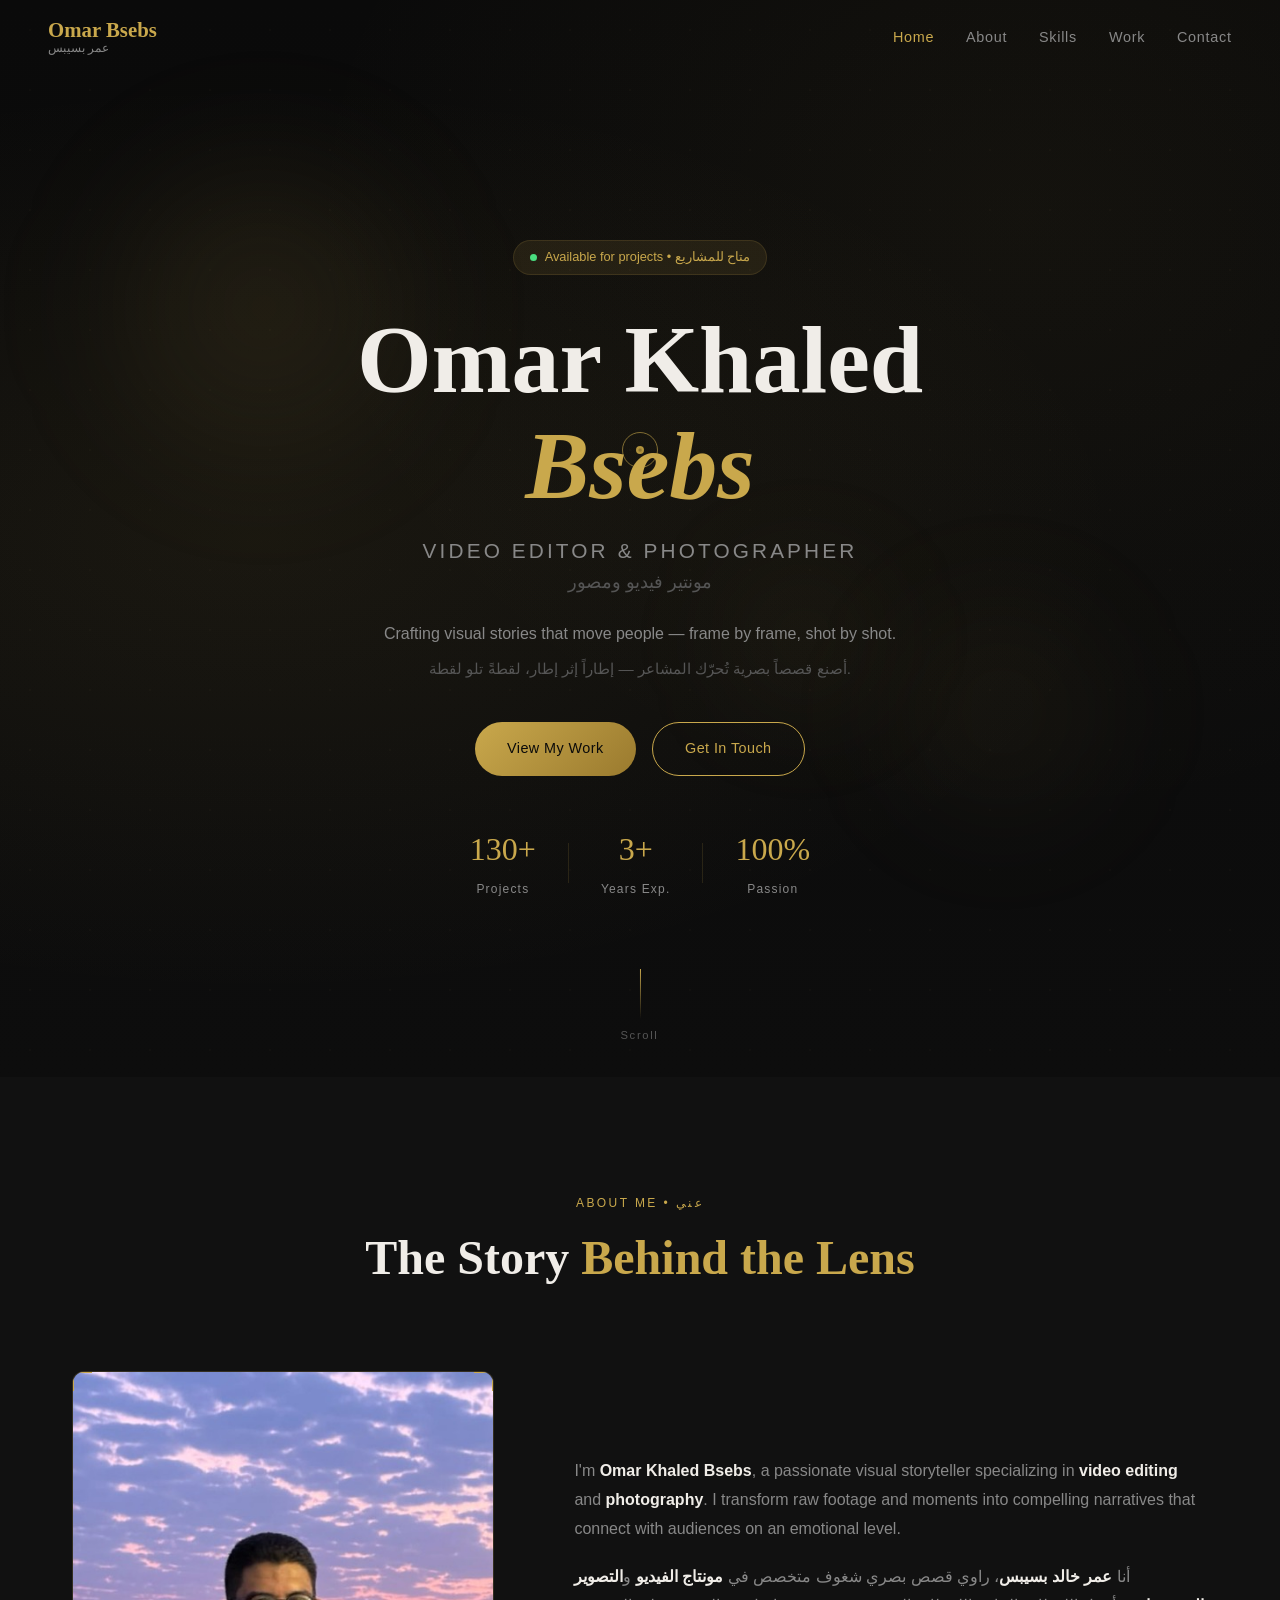
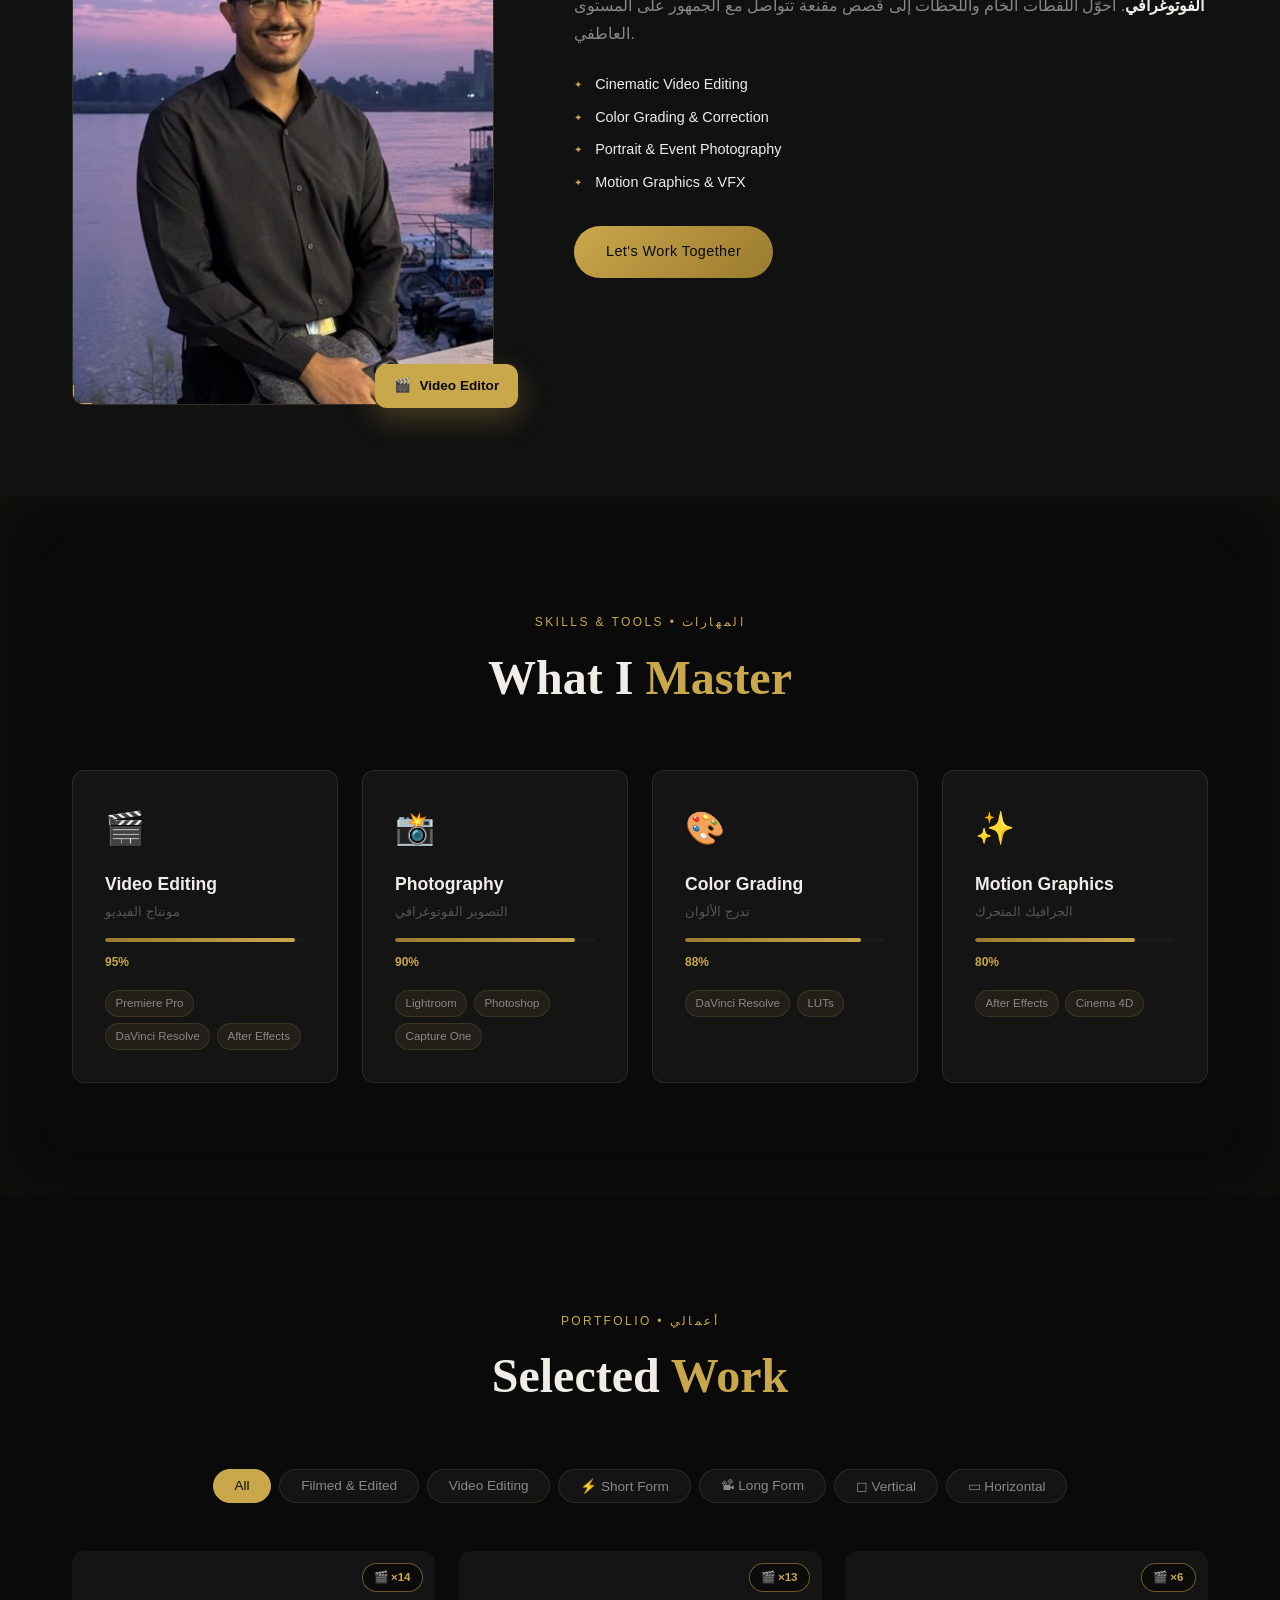
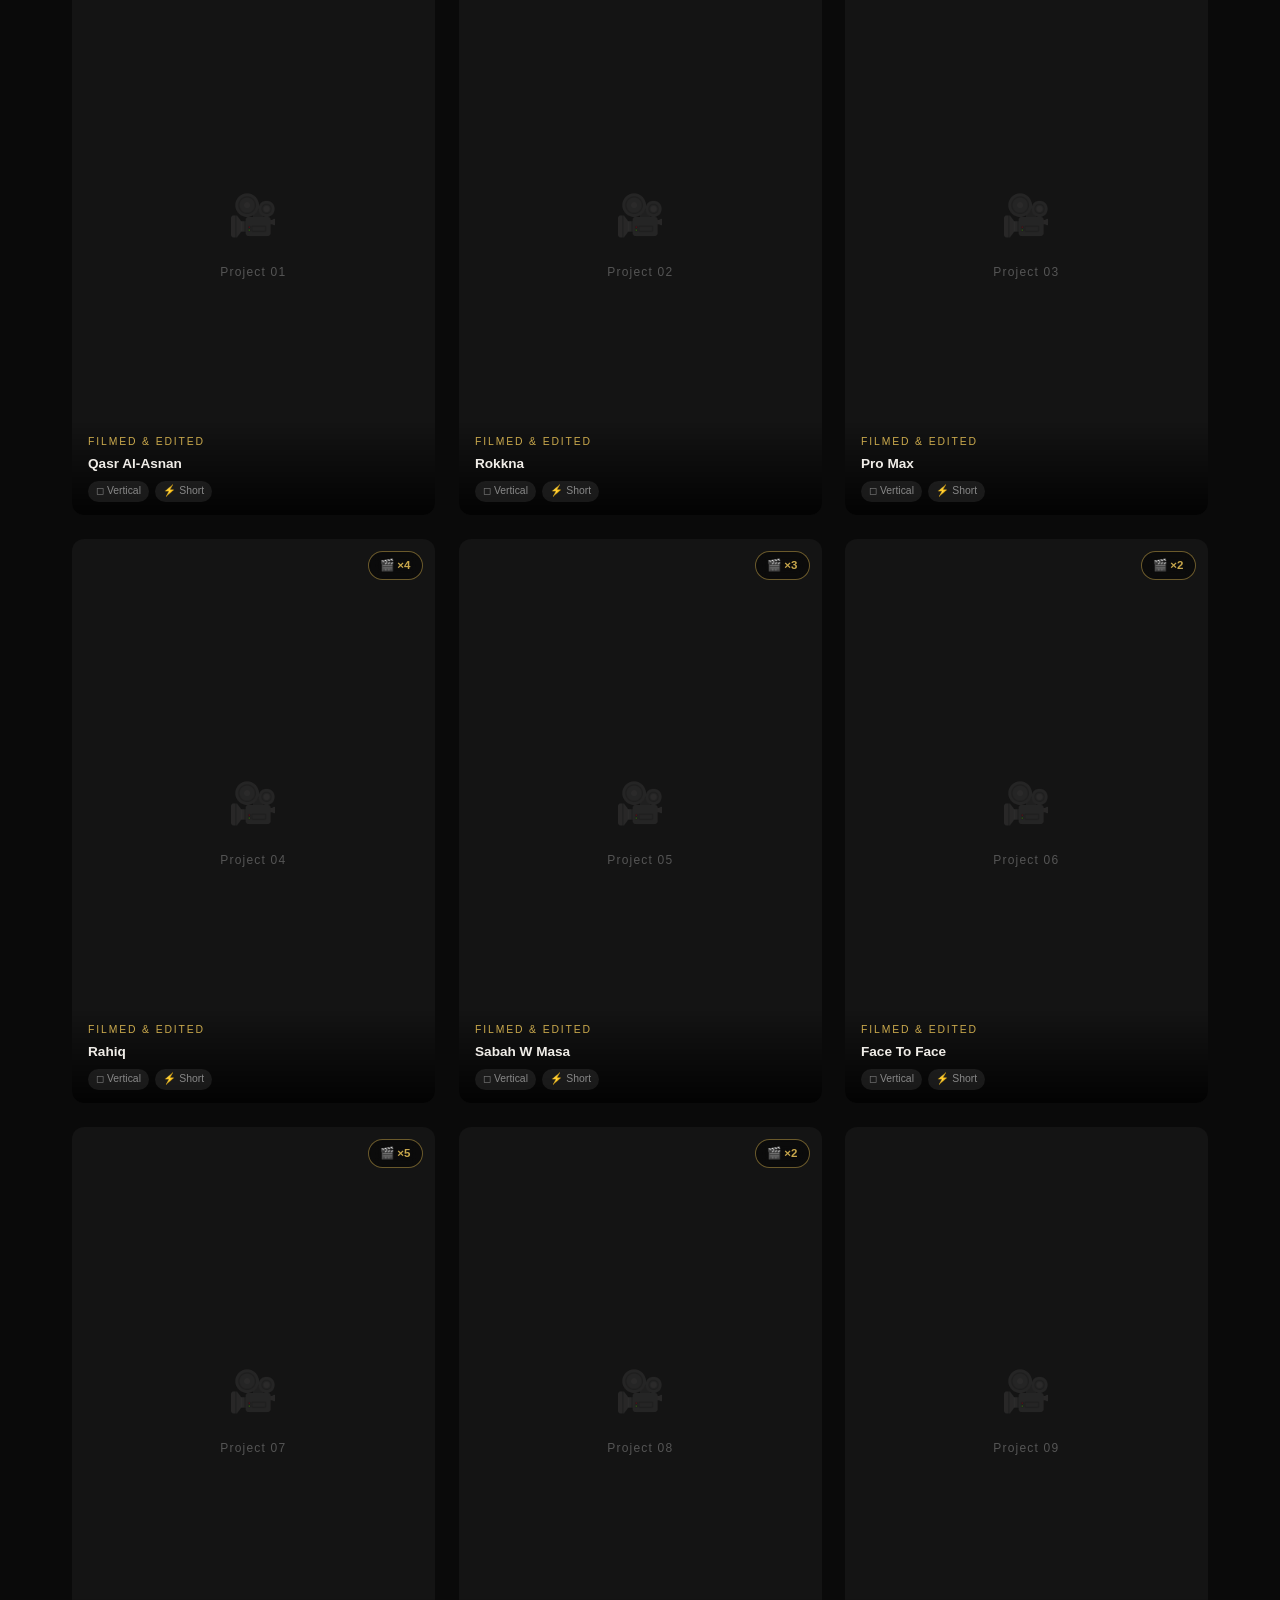
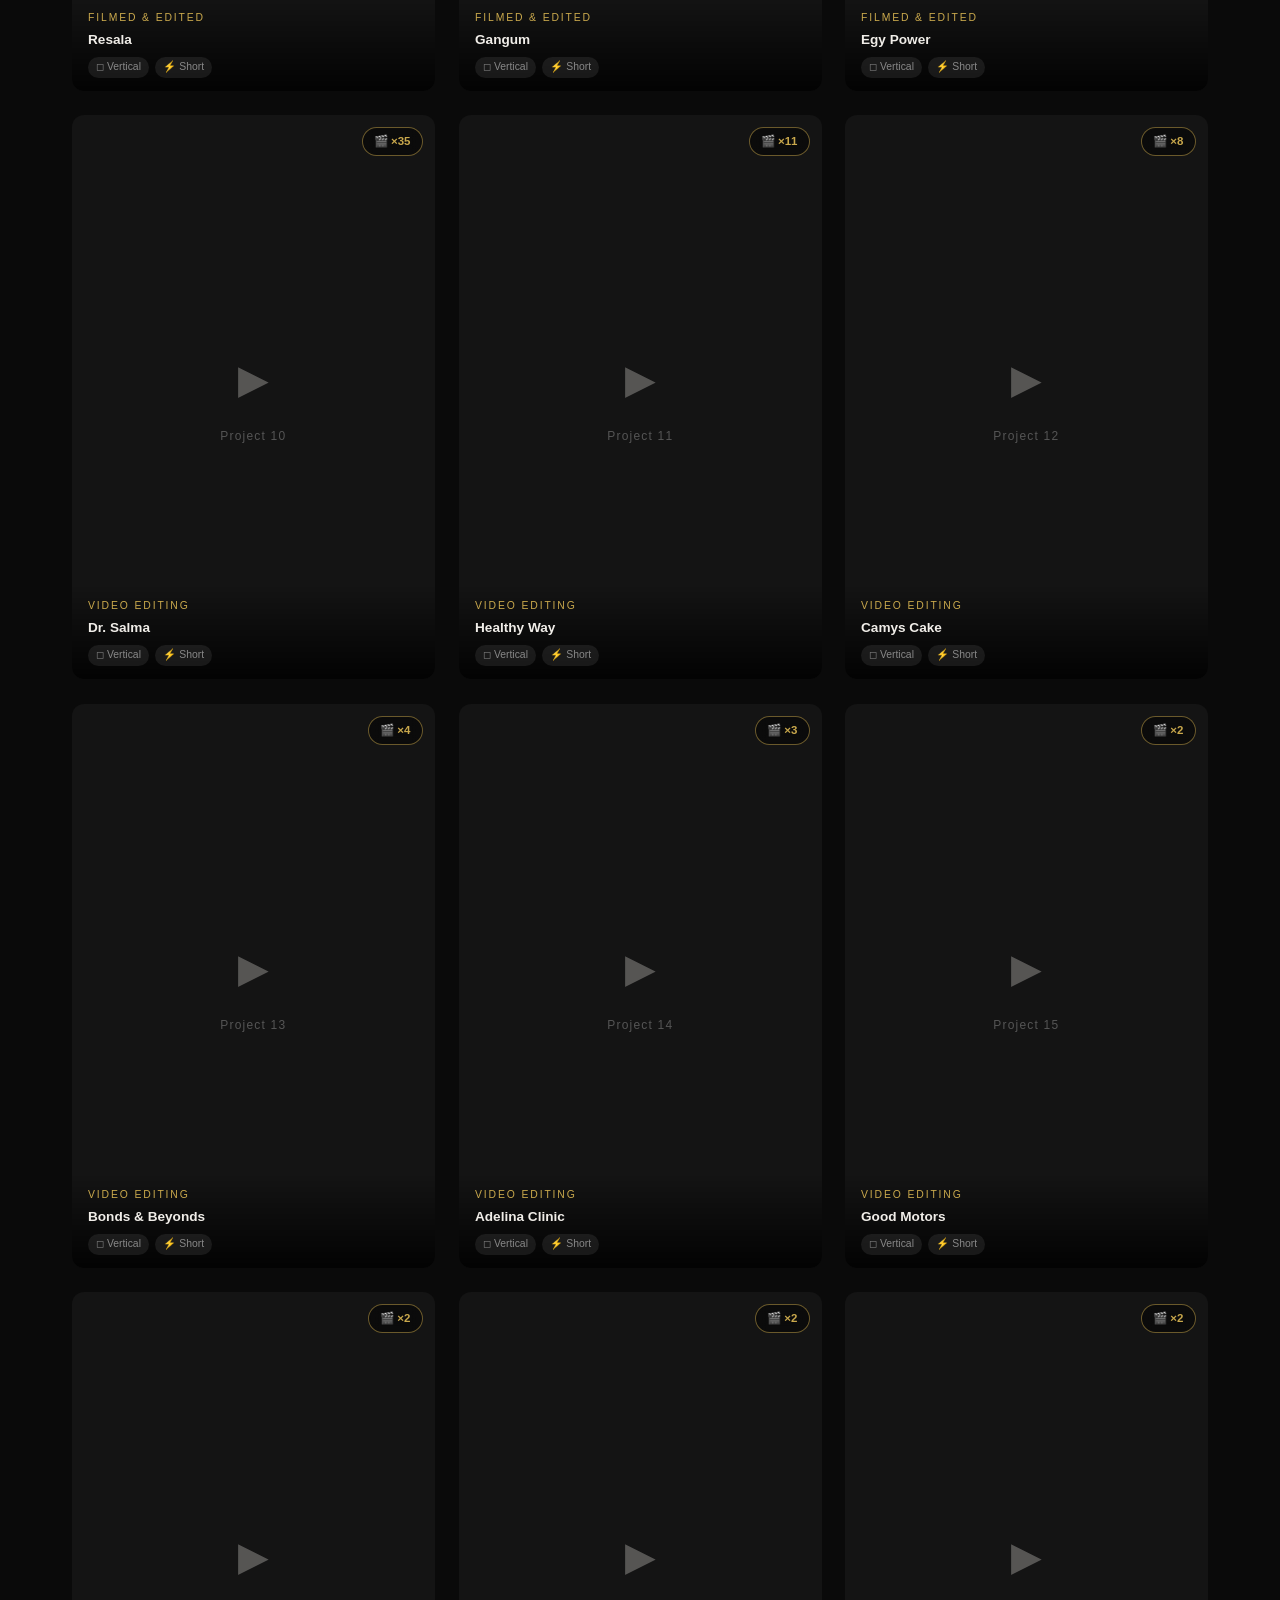
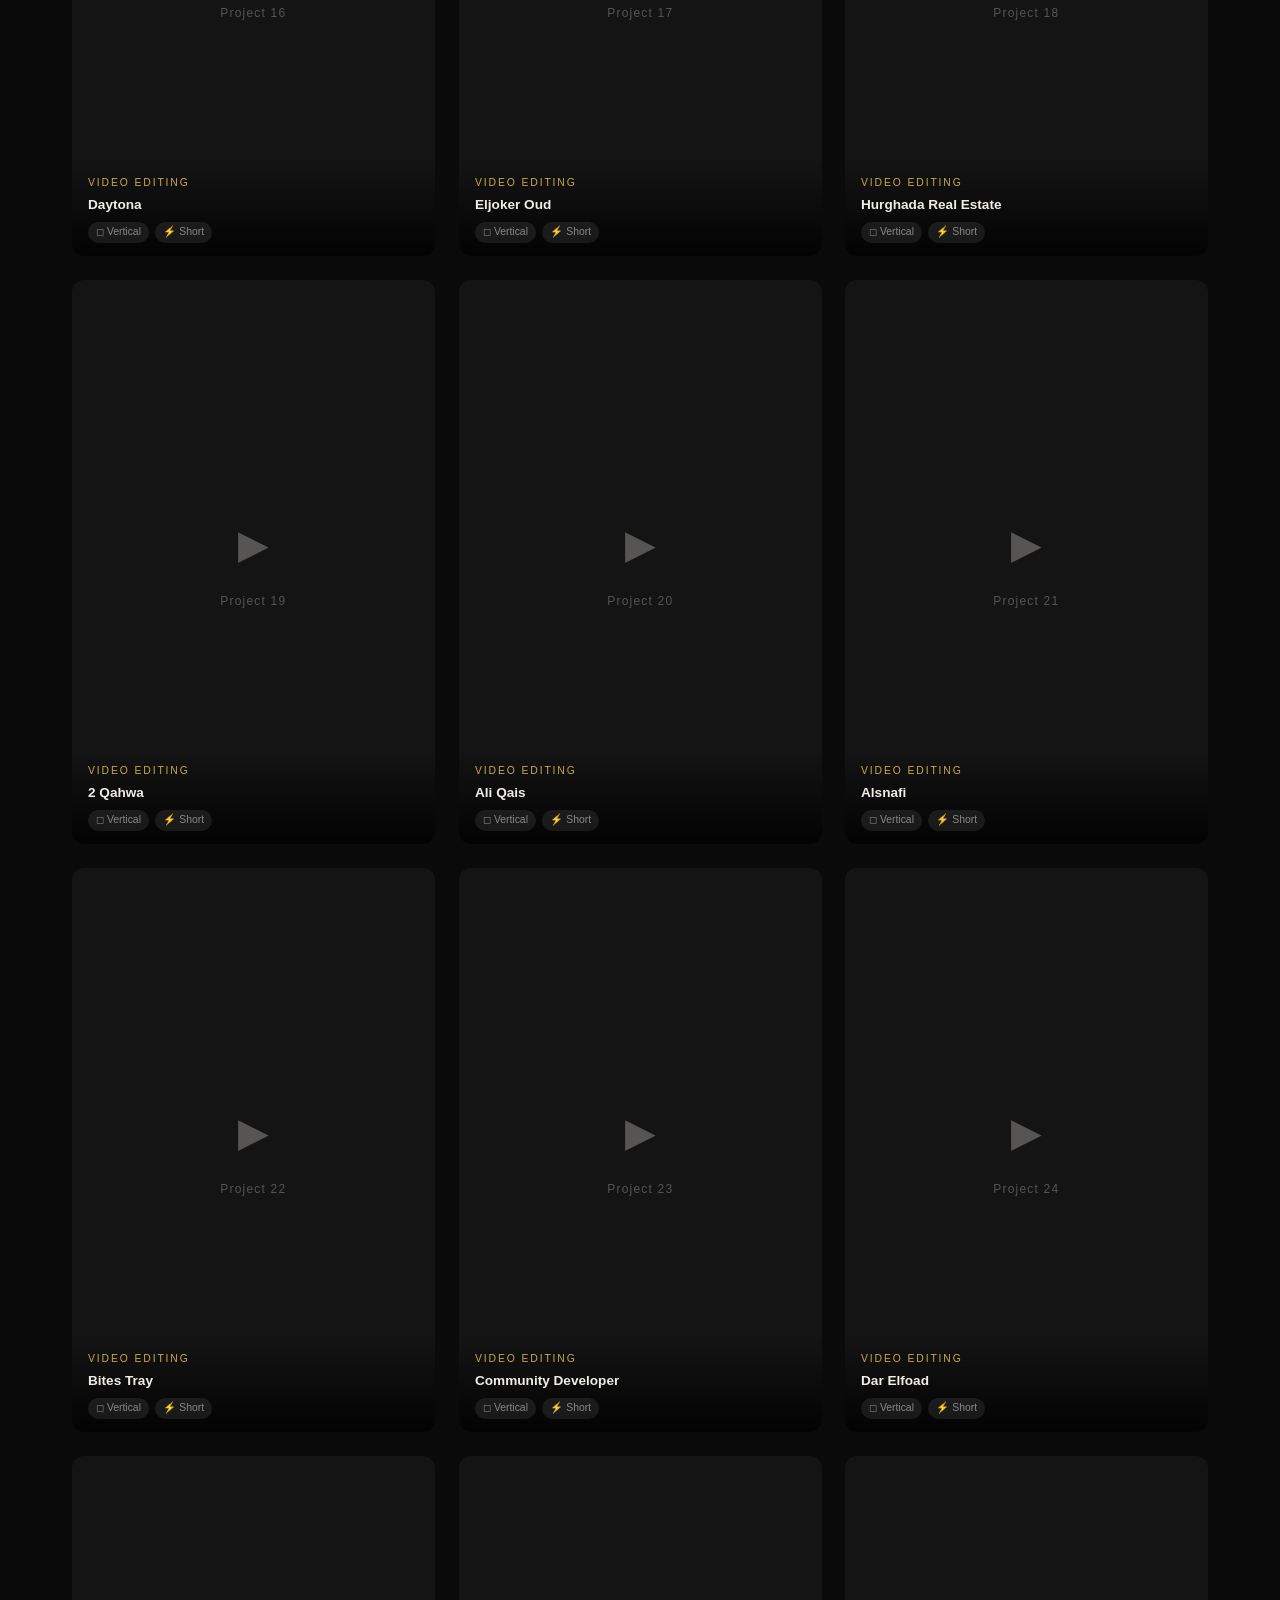
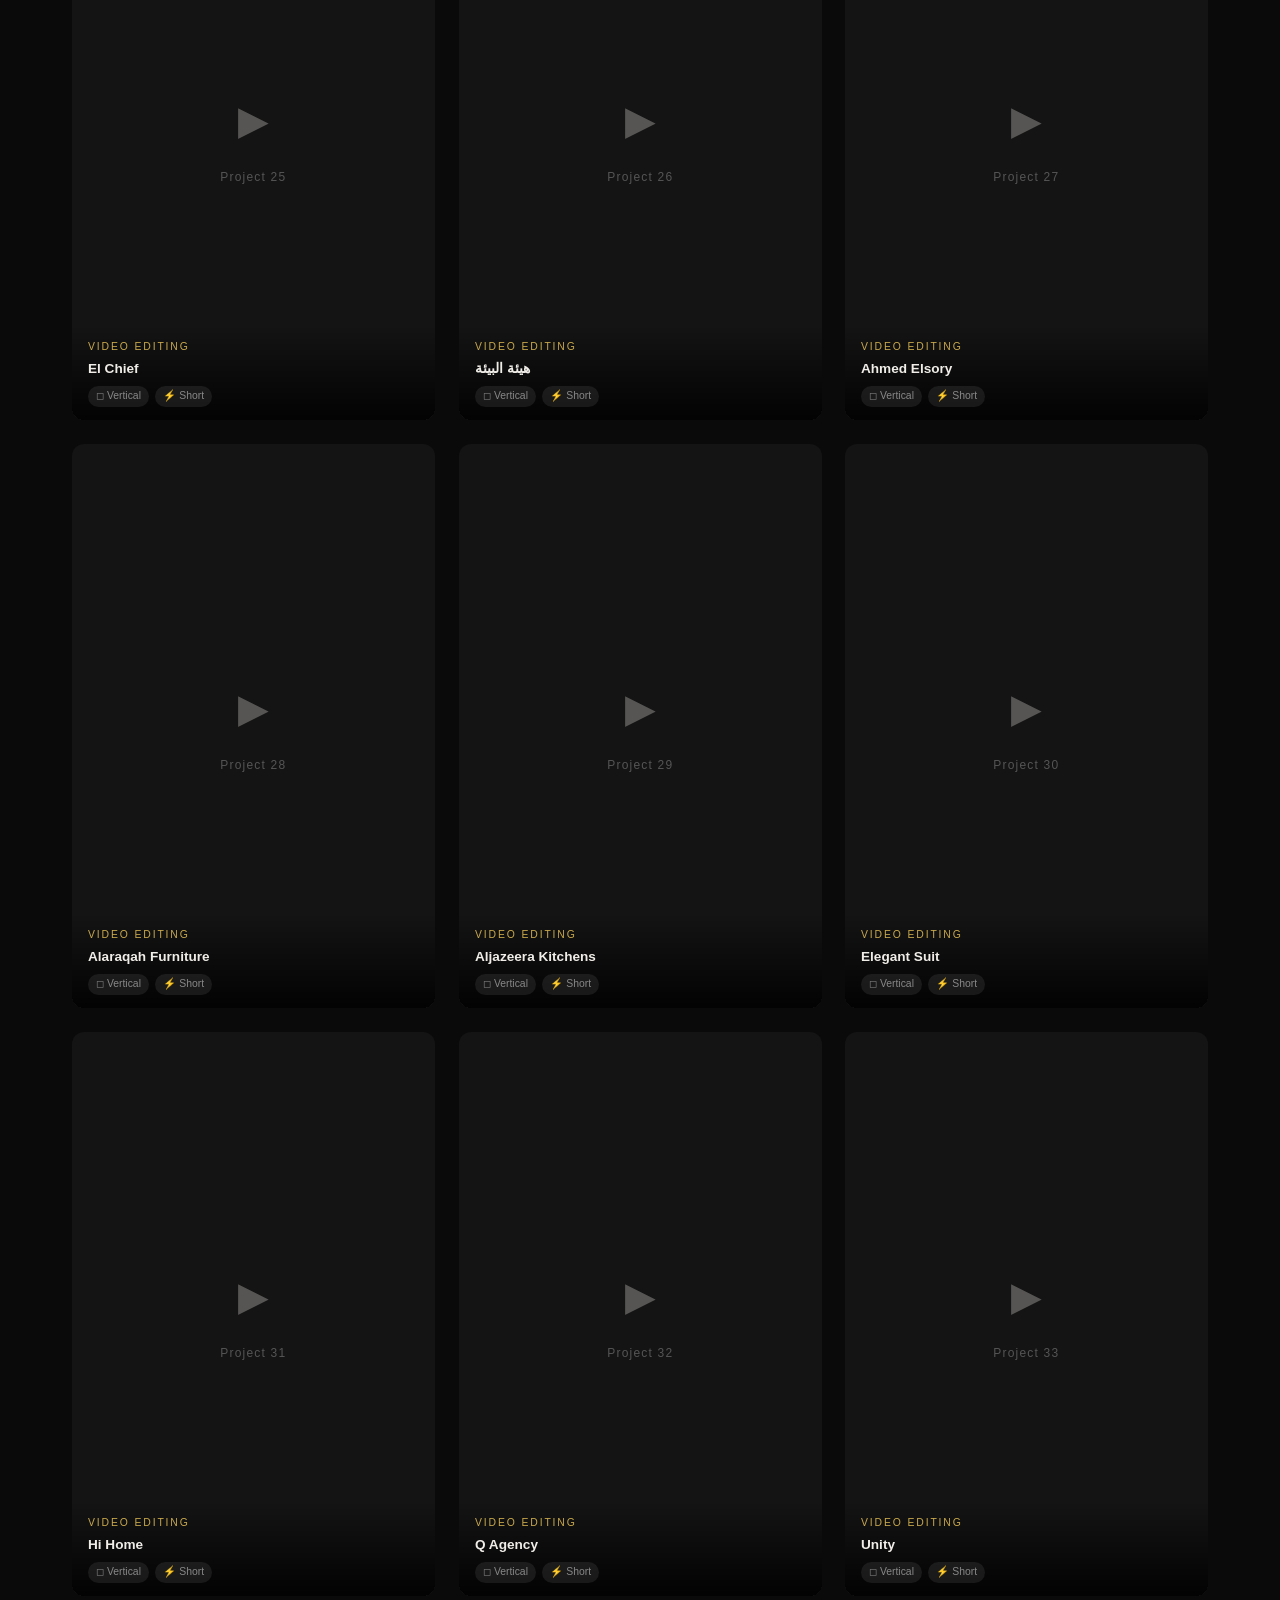
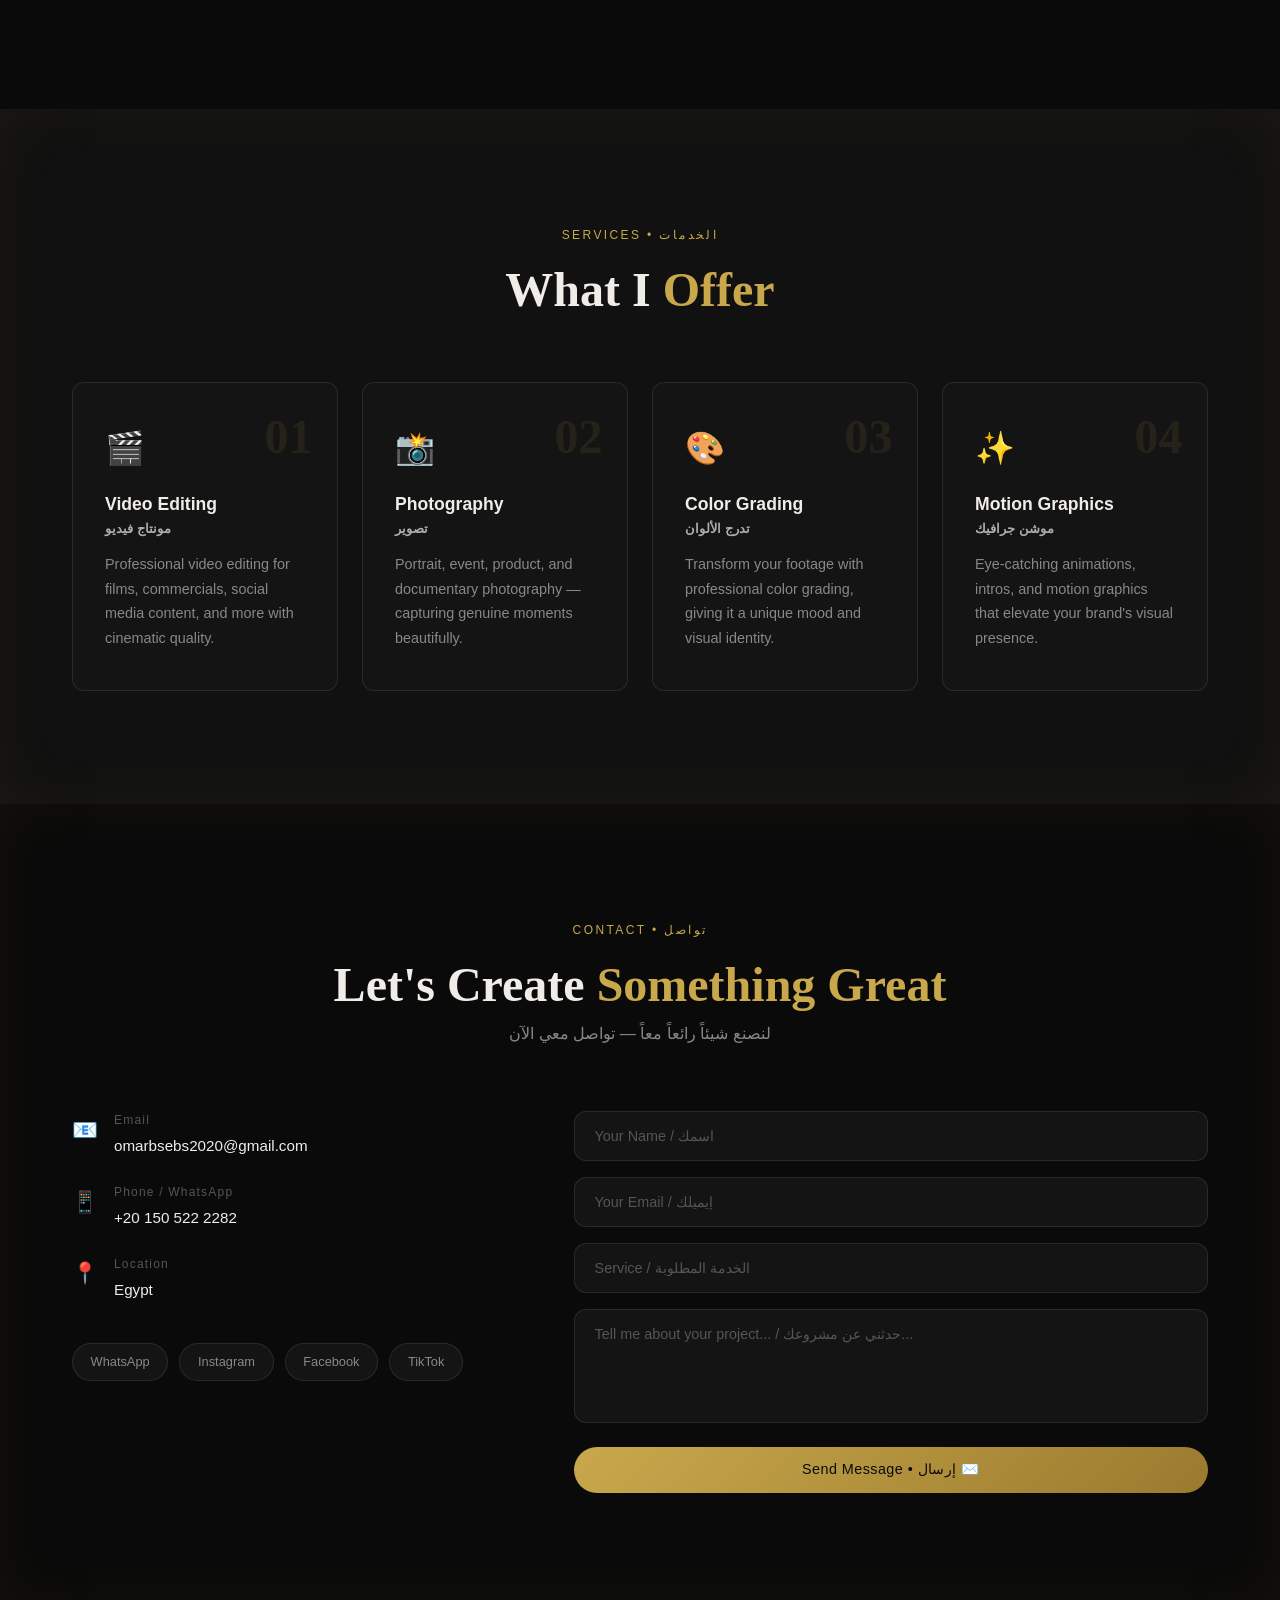
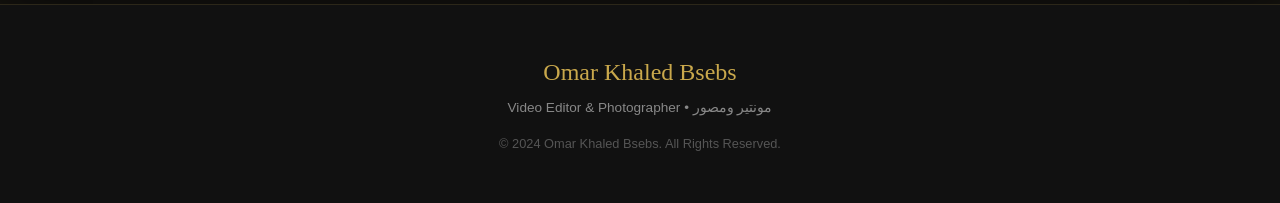
==== commit a5b37070: "Update social links in index.html" ====
--- a/index.html
+++ b/index.html
@@ -299,9 +299,9 @@
           </div>
           <div class="social-links">
             <a href="https://wa.me/201505222282" target="_blank" rel="noopener noreferrer" class="social-btn">WhatsApp</a>
-            <a href="#" class="social-btn">Instagram</a>
-            <a href="#" class="social-btn">YouTube</a>
-            <a href="#" class="social-btn">Behance</a>
+            <a href="https://www.instagram.com/omarbseibs?cnvx=YmFtNmJyemNxcGY1" target="_blank" rel="noopener noreferrer" class="social-btn">Instagram</a>
+            <a href="https://www.facebook.com/share/1AGzrGVbuU/" target="_blank" rel="noopener noreferrer" class="social-btn">Facebook</a>
+            <a href="https://www.tiktok.com/@omarkbsebs" target="_blank" rel="noopener noreferrer" class="social-btn">TikTok</a>
           </div>
         </div>
         <form class="contact-form" id="contactForm">
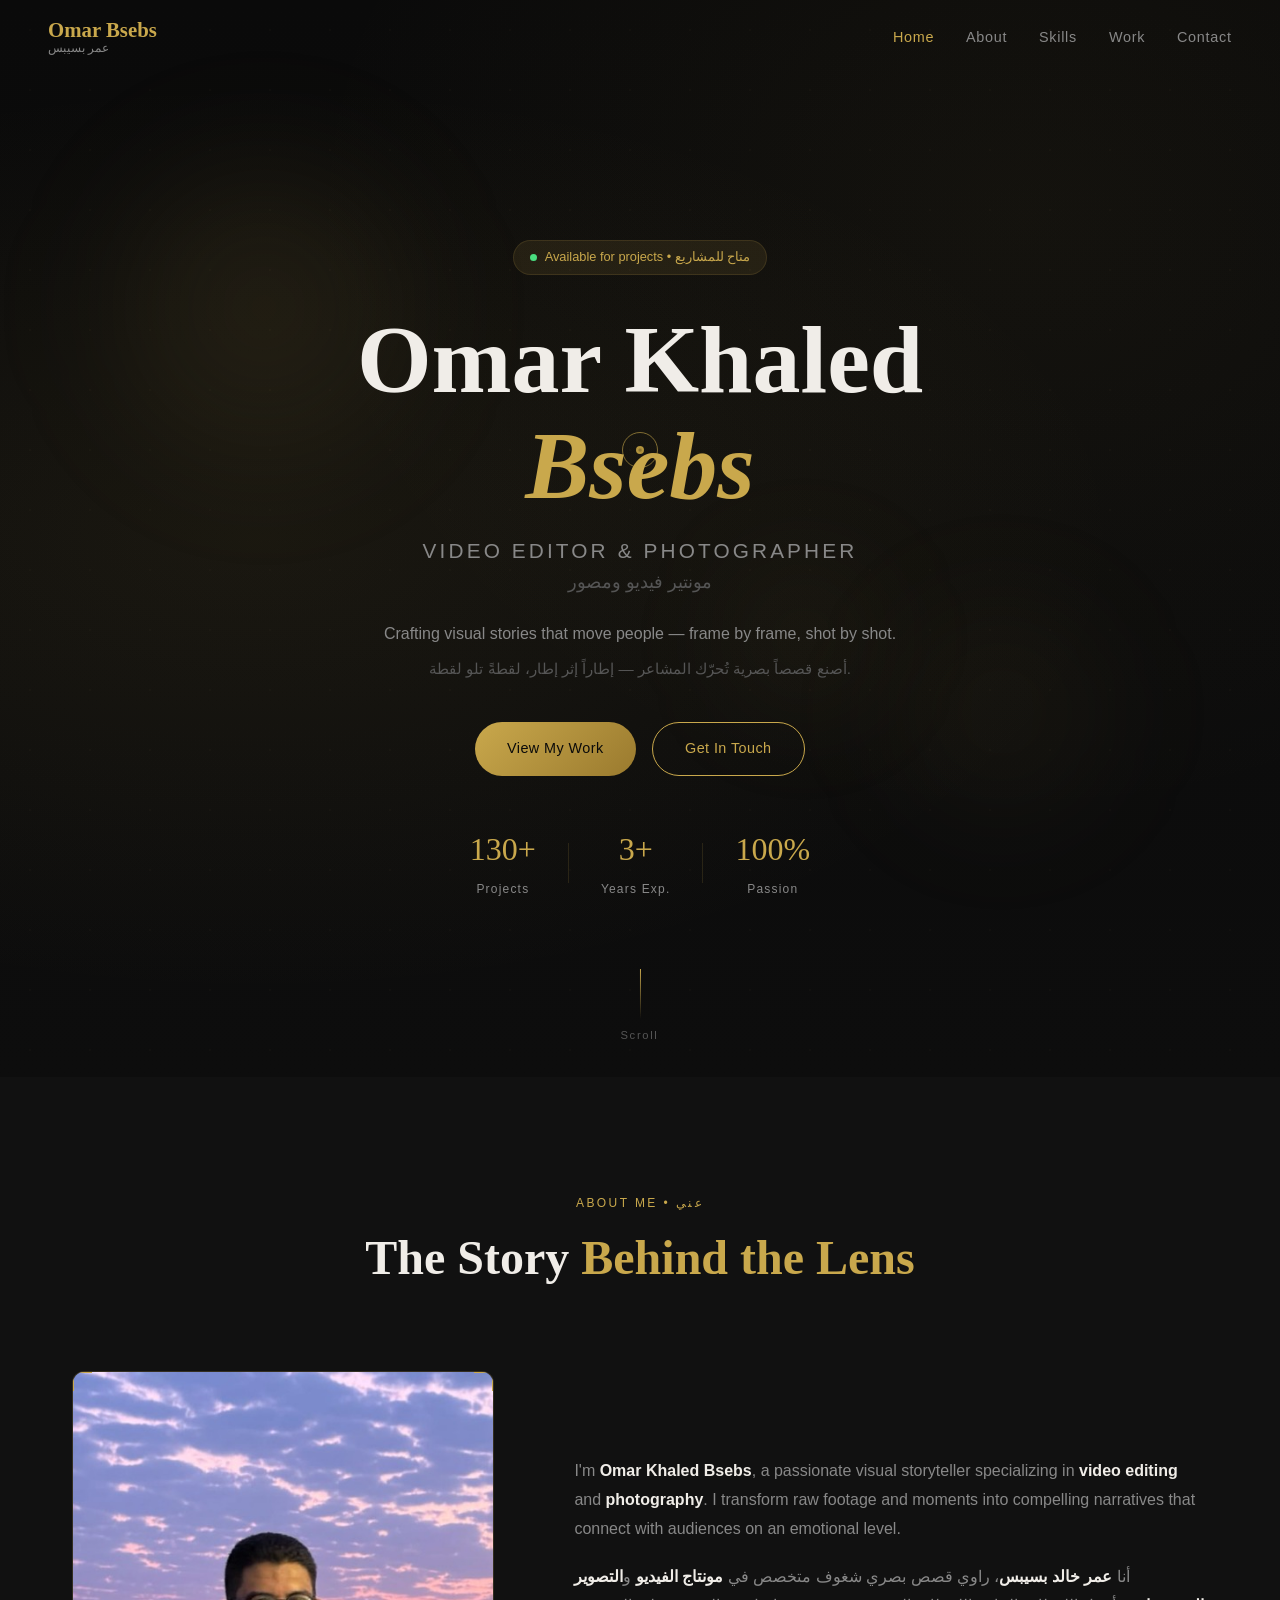
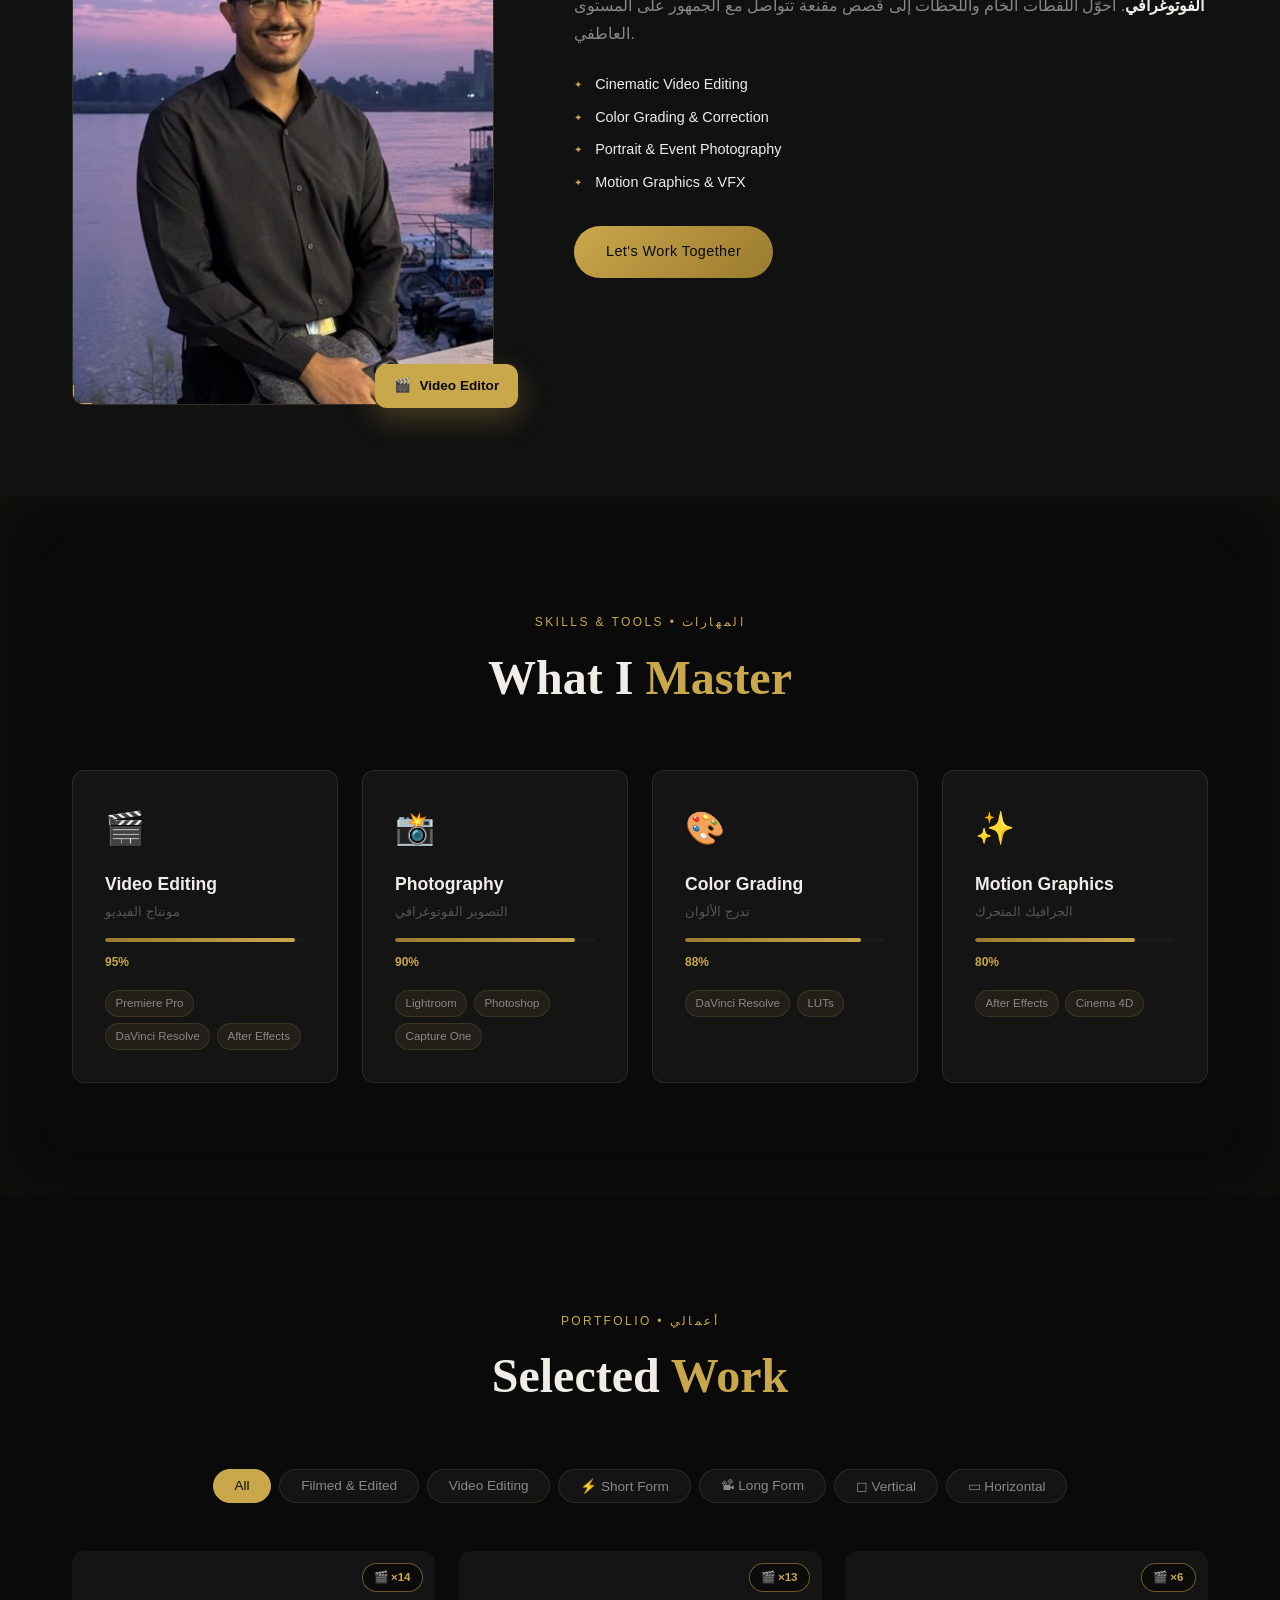
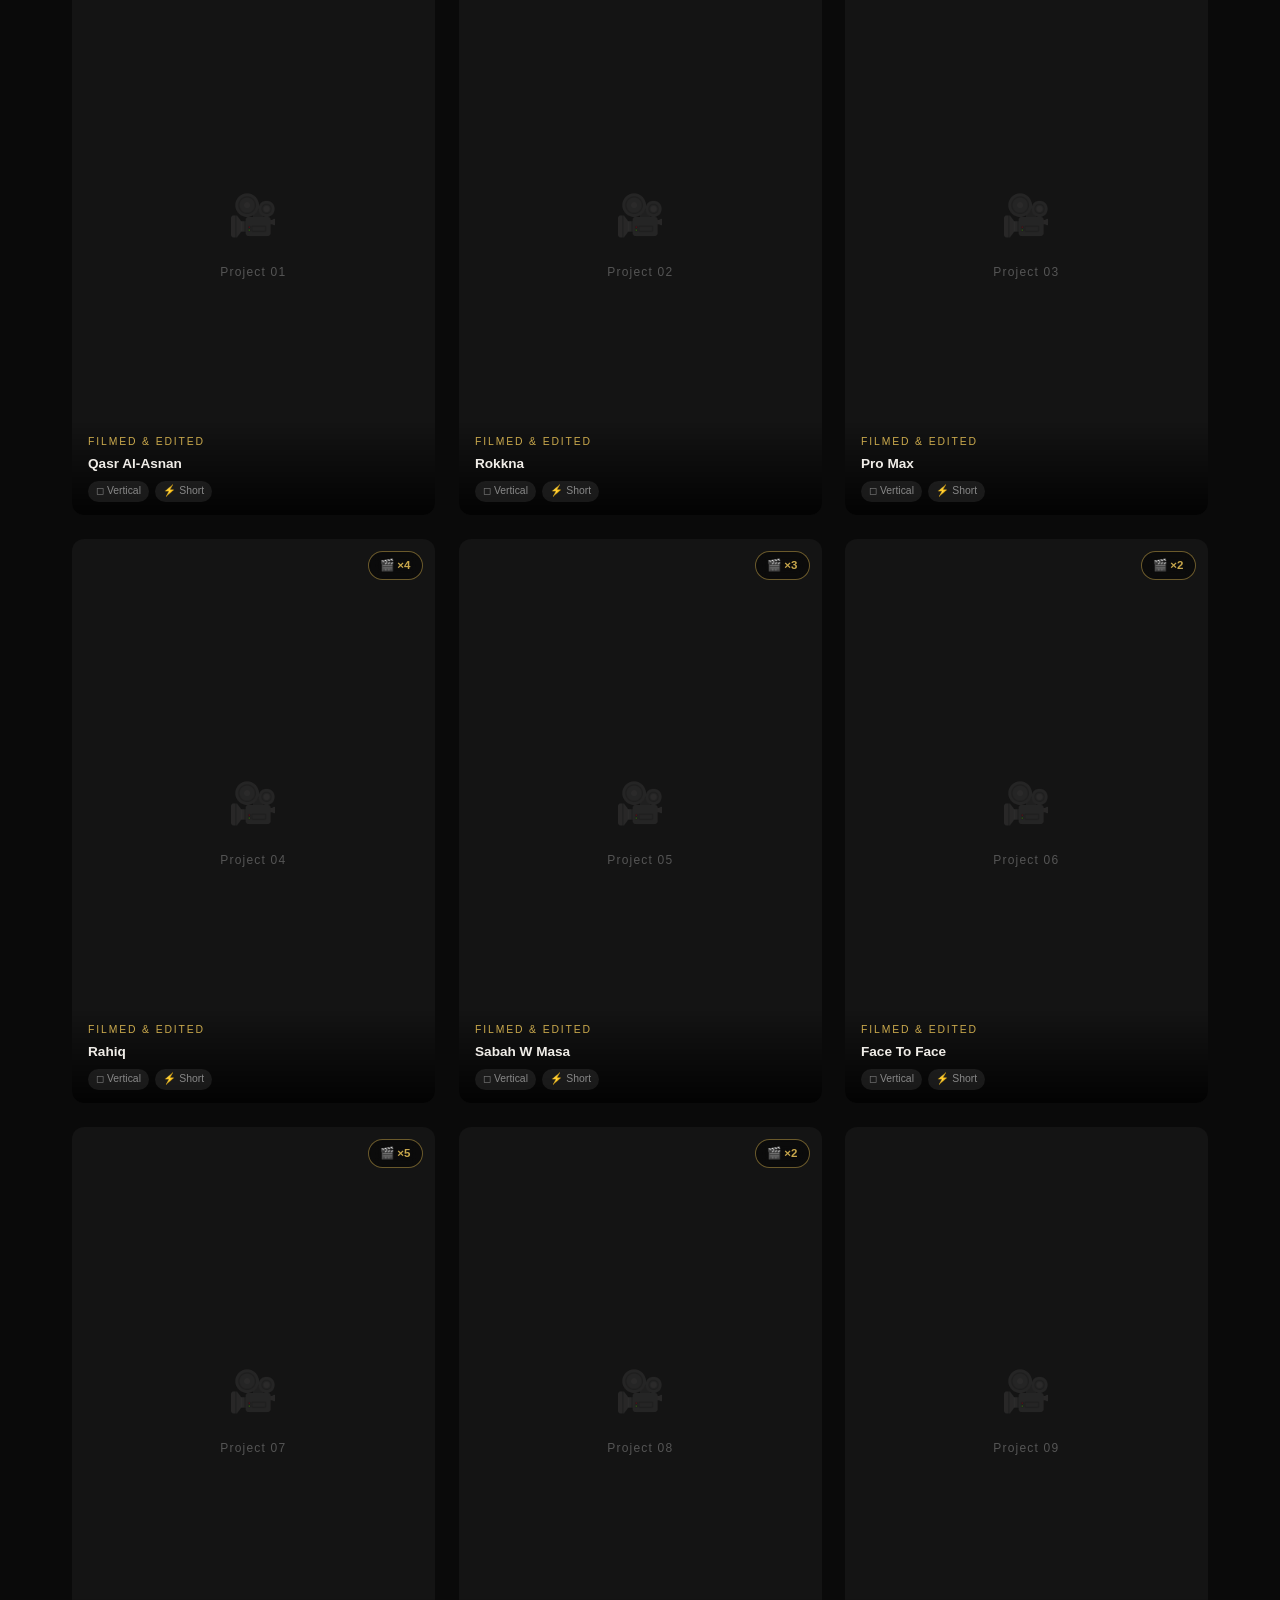
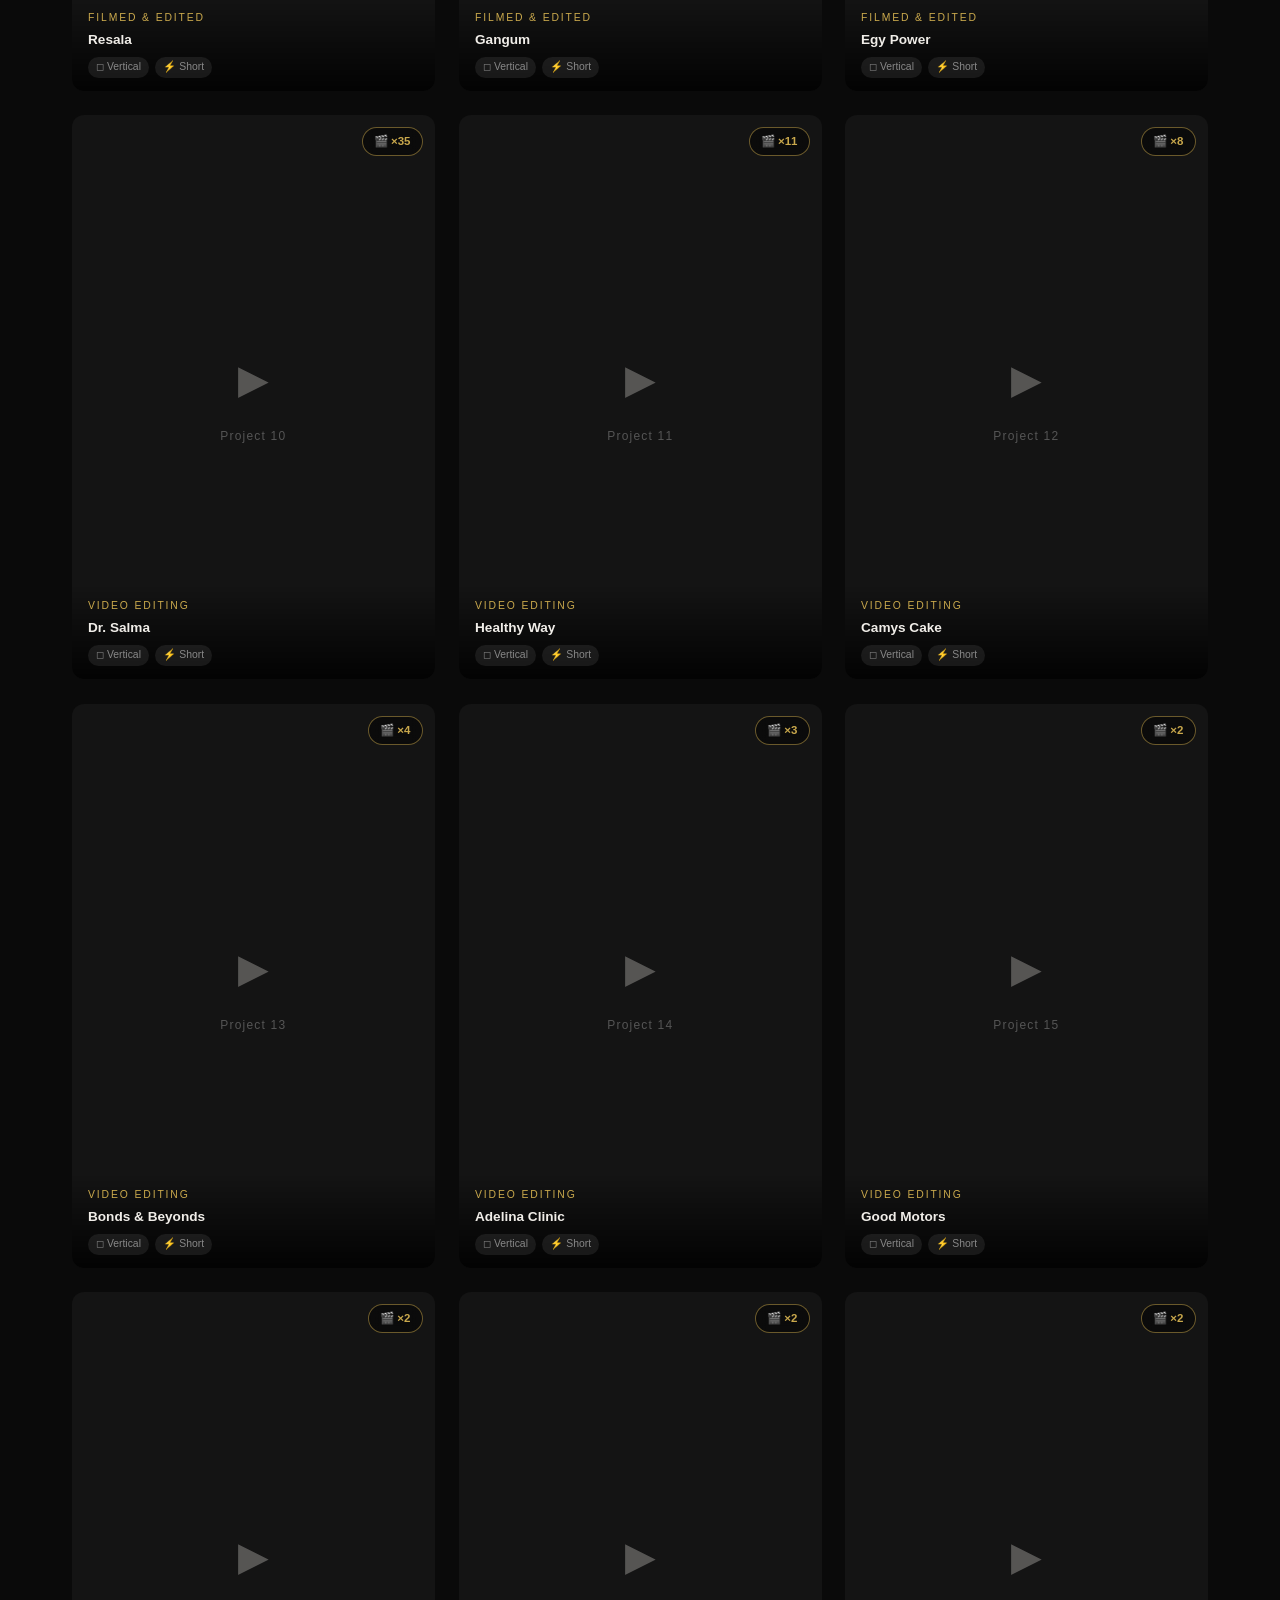
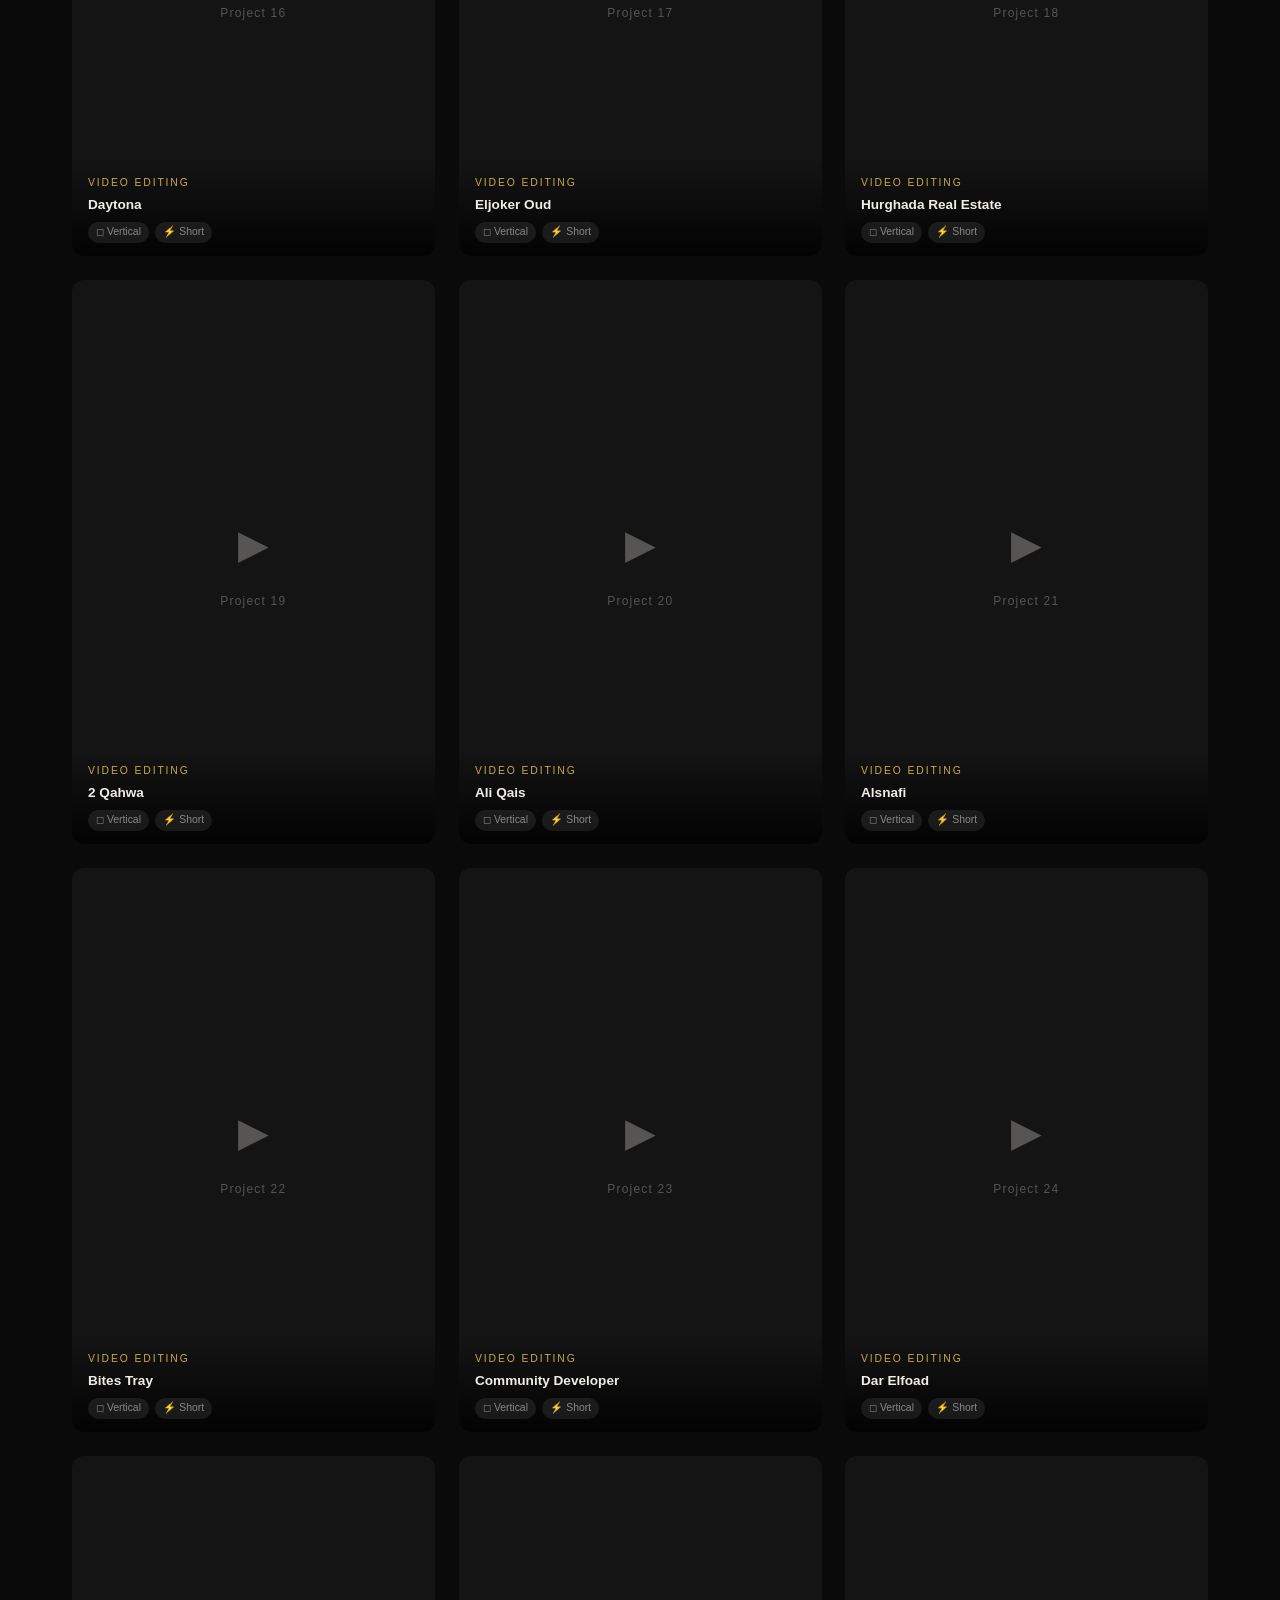
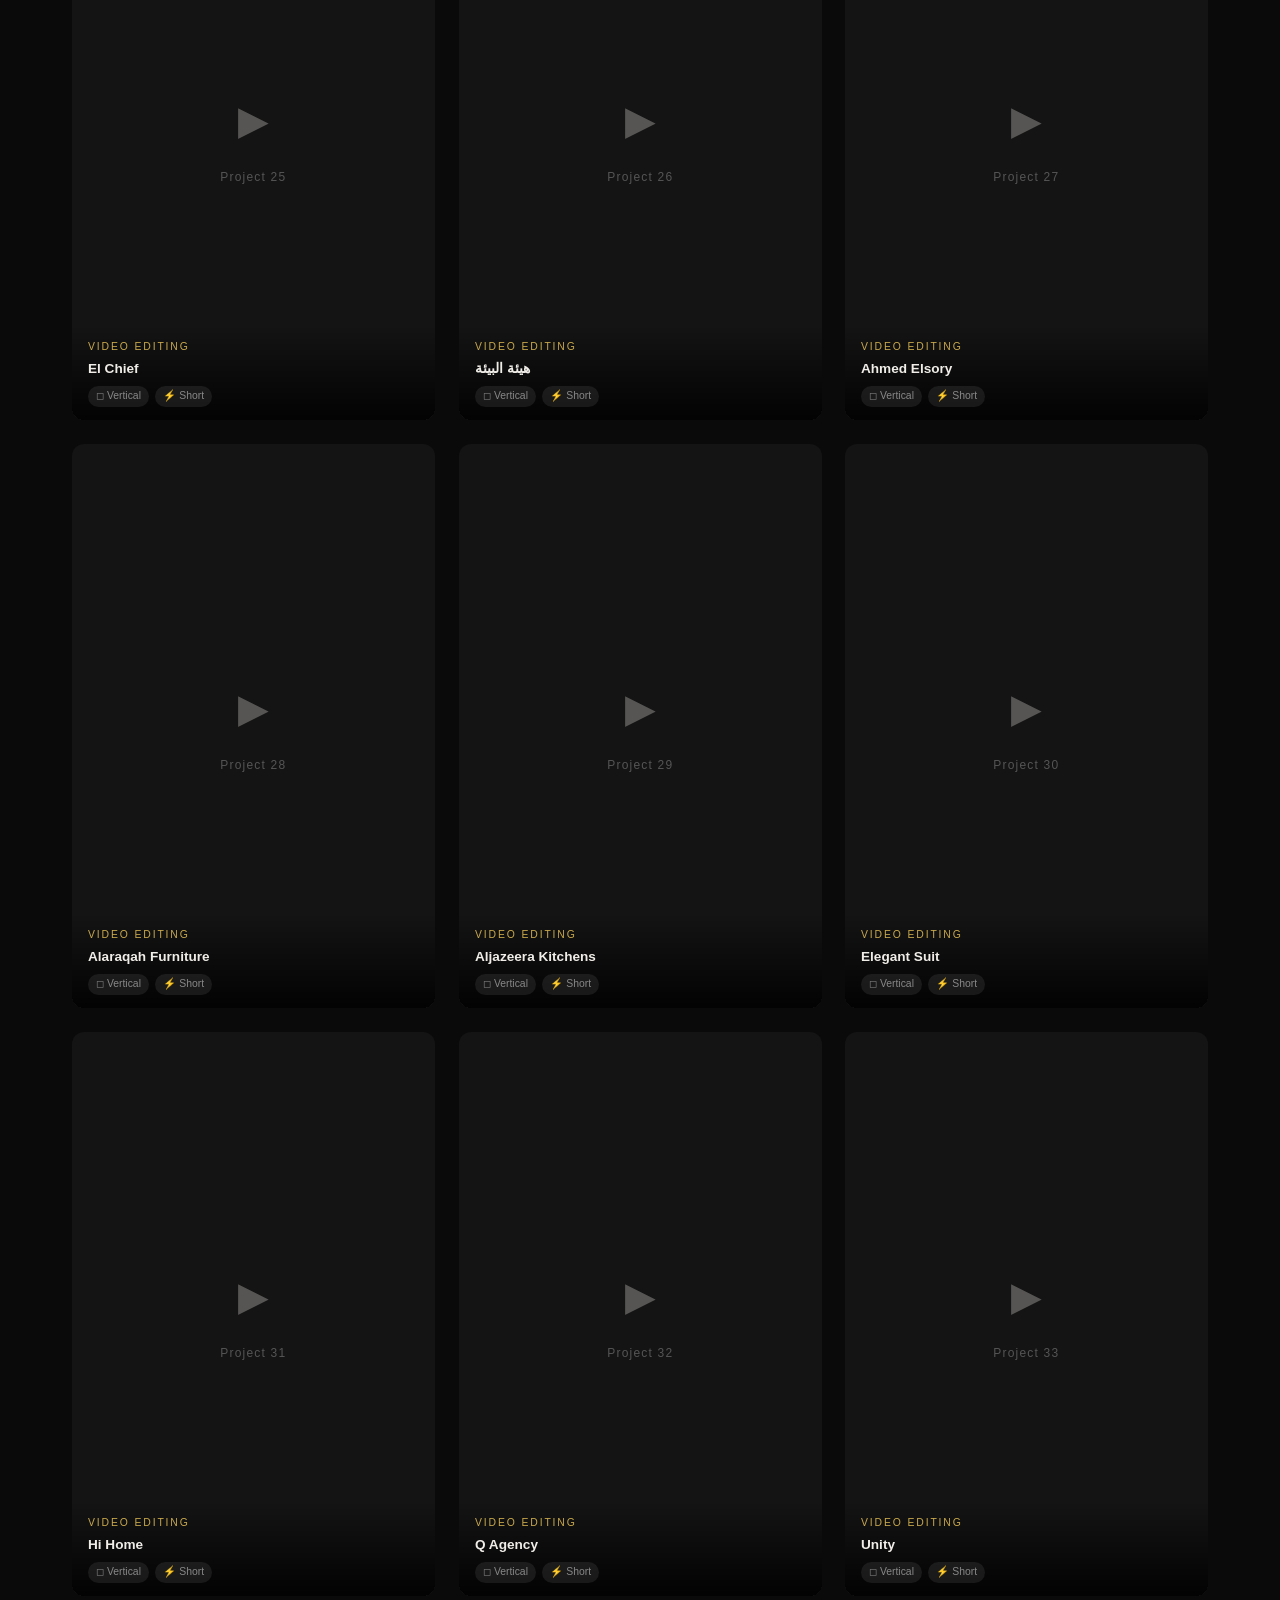
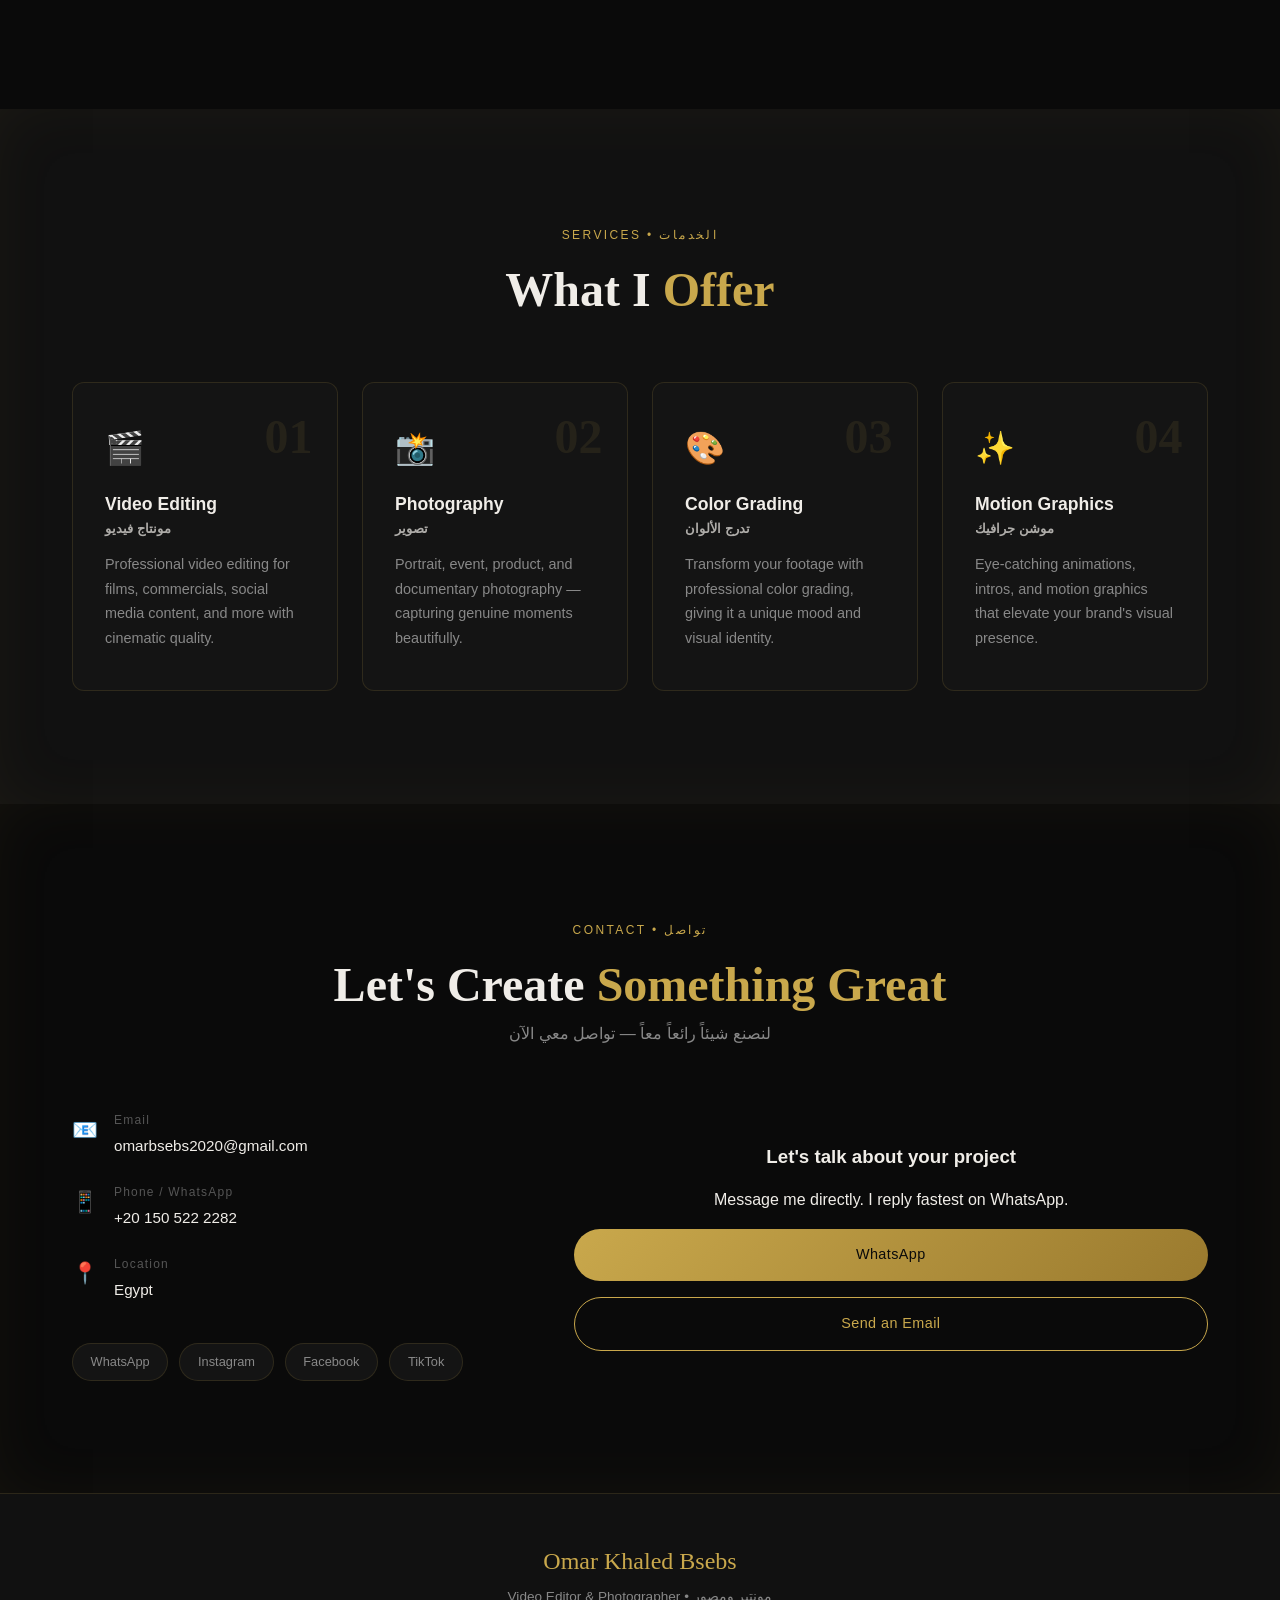
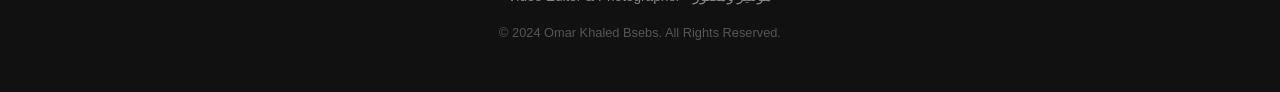
==== commit 130756b2: "Update contact section to use WhatsApp and email links Replaced the contact form with a new section " ====
--- a/index.html
+++ b/index.html
@@ -304,28 +304,12 @@
             <a href="https://www.tiktok.com/@omarkbsebs" target="_blank" rel="noopener noreferrer" class="social-btn">TikTok</a>
           </div>
         </div>
-        <form class="contact-form" id="contactForm">
-          <div class="form-group">
-            <input type="text" placeholder="Your Name / اسمك" required />
-          </div>
-          <div class="form-group">
-            <input type="email" placeholder="Your Email / إيميلك" required />
-          </div>
-          <div class="form-group">
-            <select>
-              <option value="">Service / الخدمة المطلوبة</option>
-              <option>Video Editing</option>
-              <option>Photography</option>
-              <option>Color Grading</option>
-              <option>Motion Graphics</option>
-              <option>Other</option>
-            </select>
-          </div>
-          <div class="form-group">
-            <textarea rows="5" placeholder="Tell me about your project... / حدثني عن مشروعك..." required></textarea>
-          </div>
-          <button type="submit" class="btn btn-primary btn-full">Send Message • إرسال ✉️</button>
-        </form>
+        <div class="contact-form" style="display:flex;flex-direction:column;justify-content:center;gap:1rem;text-align:center;">
+          <h3>Let's talk about your project</h3>
+          <p>Message me directly. I reply fastest on WhatsApp.</p>
+          <a href="https://wa.me/201505222282" target="_blank" rel="noopener noreferrer" class="btn btn-primary btn-full">WhatsApp</a>
+          <a href="mailto:omarbsebs2020@gmail.com" class="btn btn-outline btn-full">Send an Email</a>
+        </div>
       </div>
     </div>
   </section>
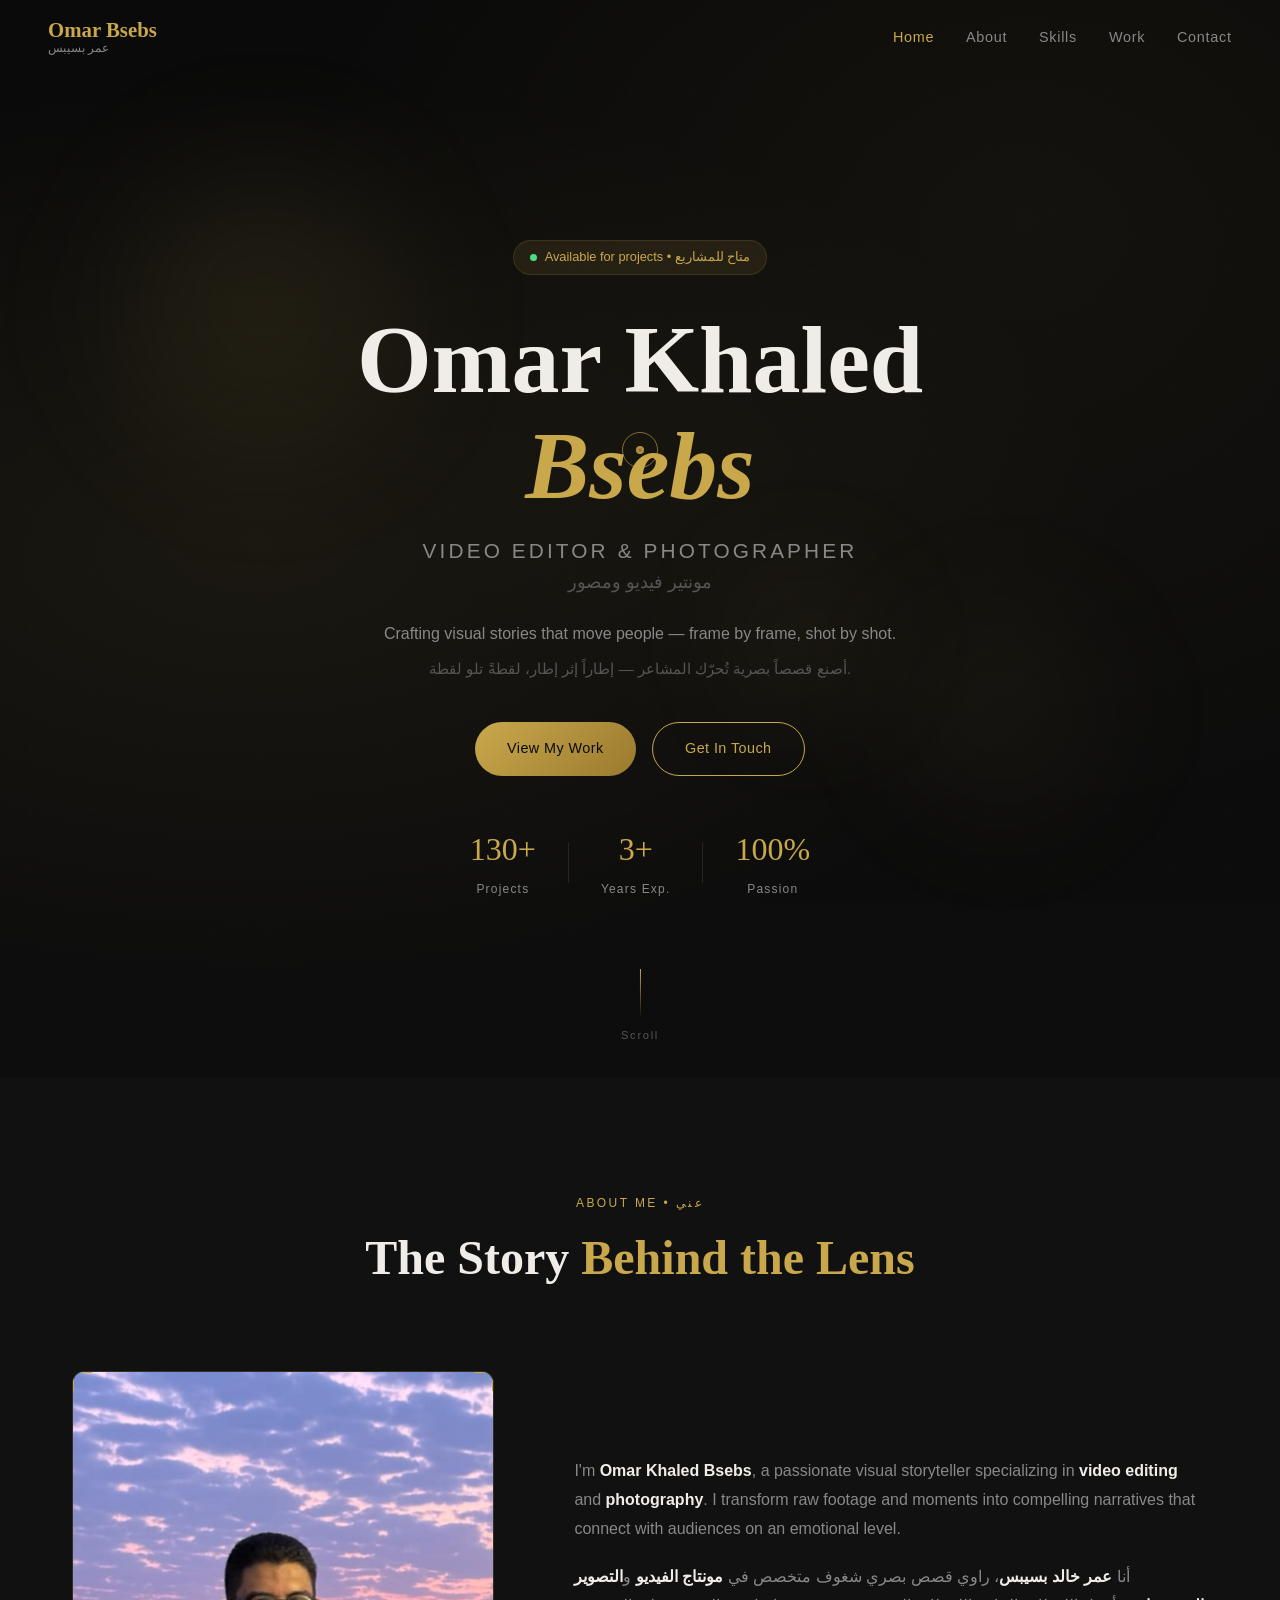
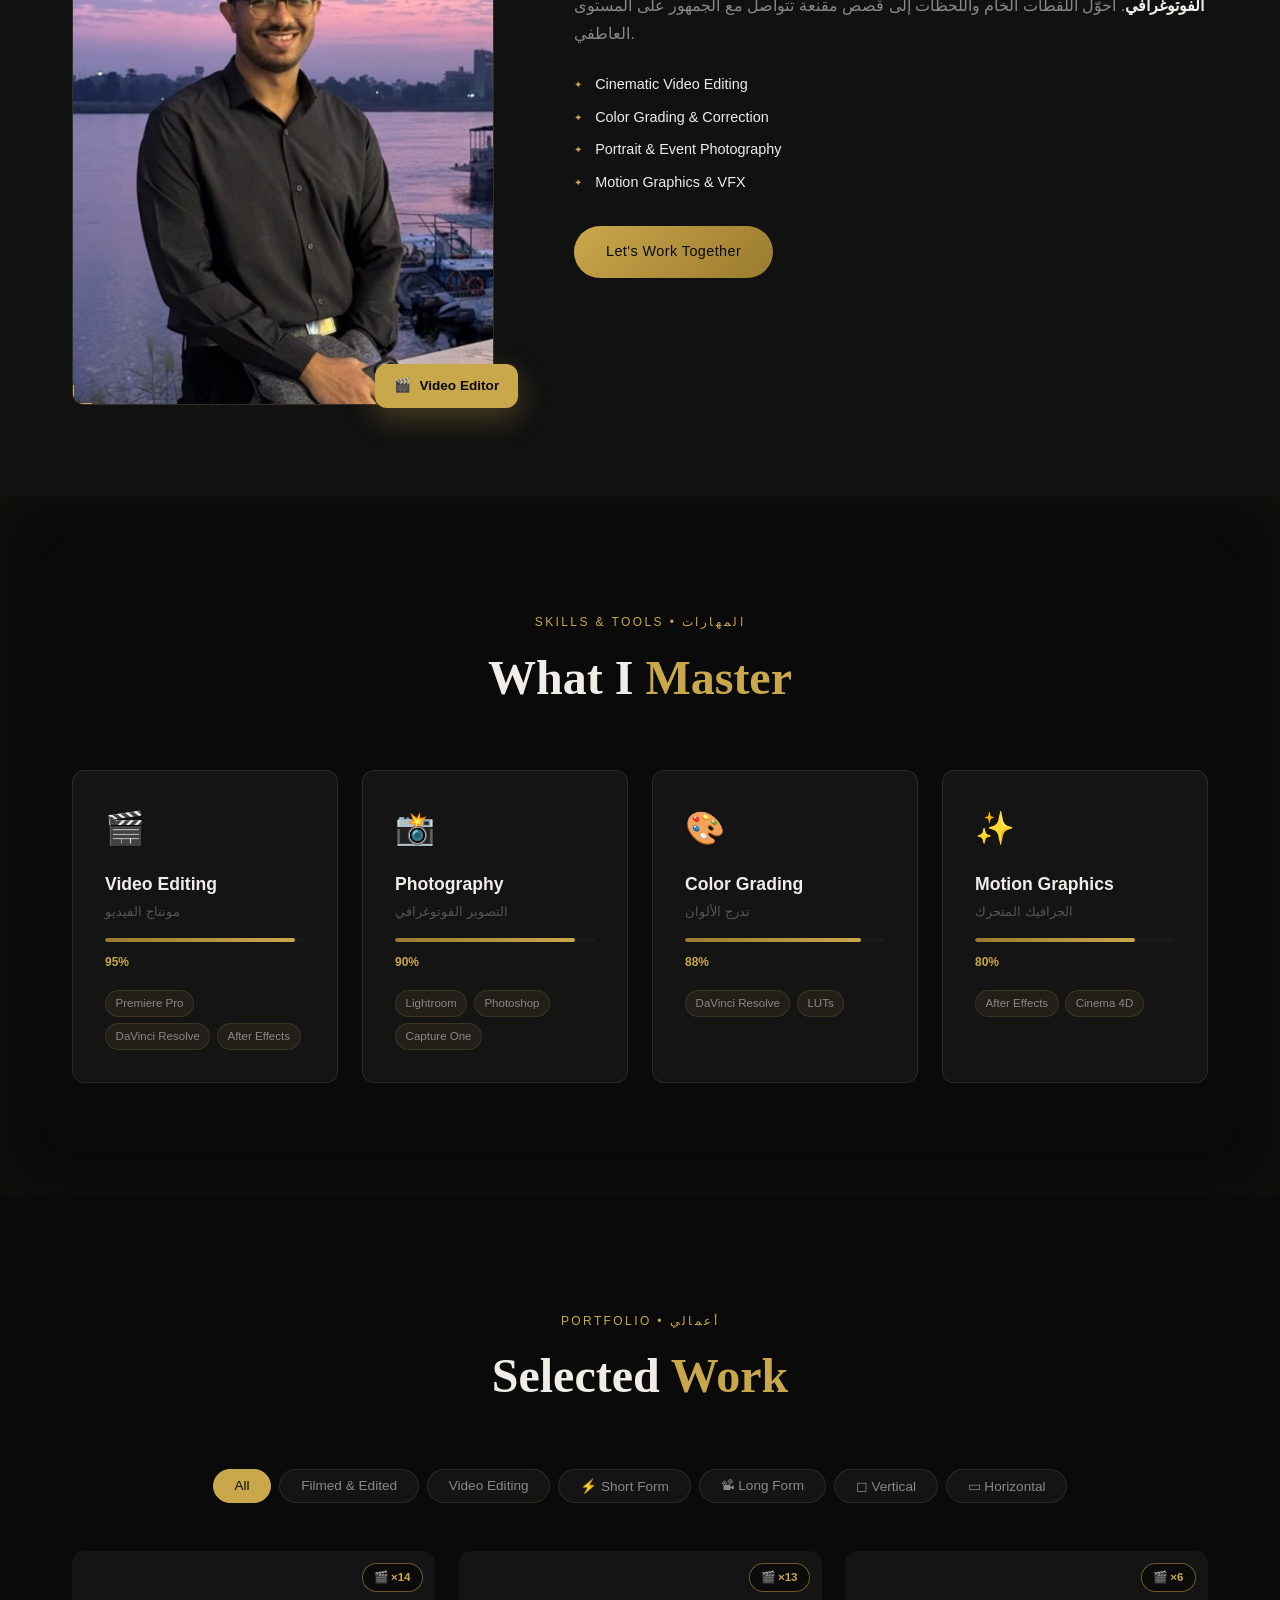
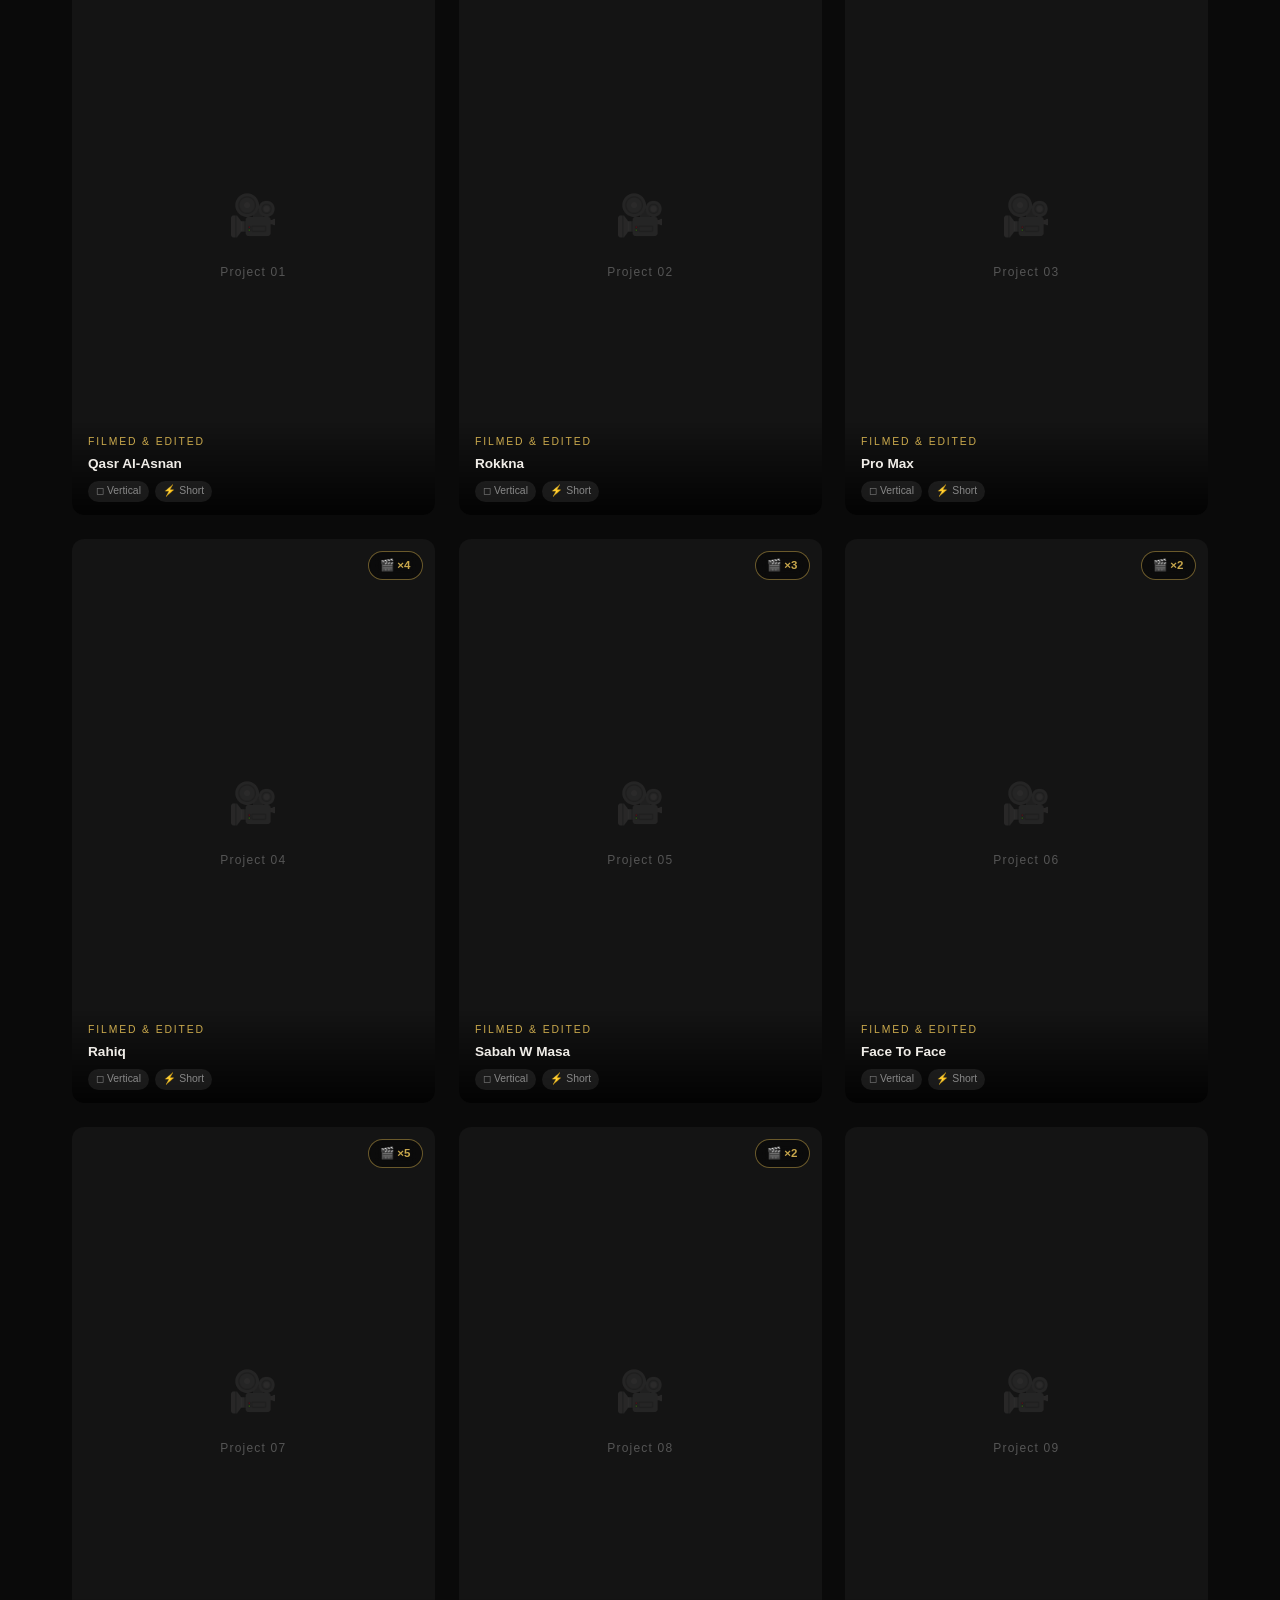
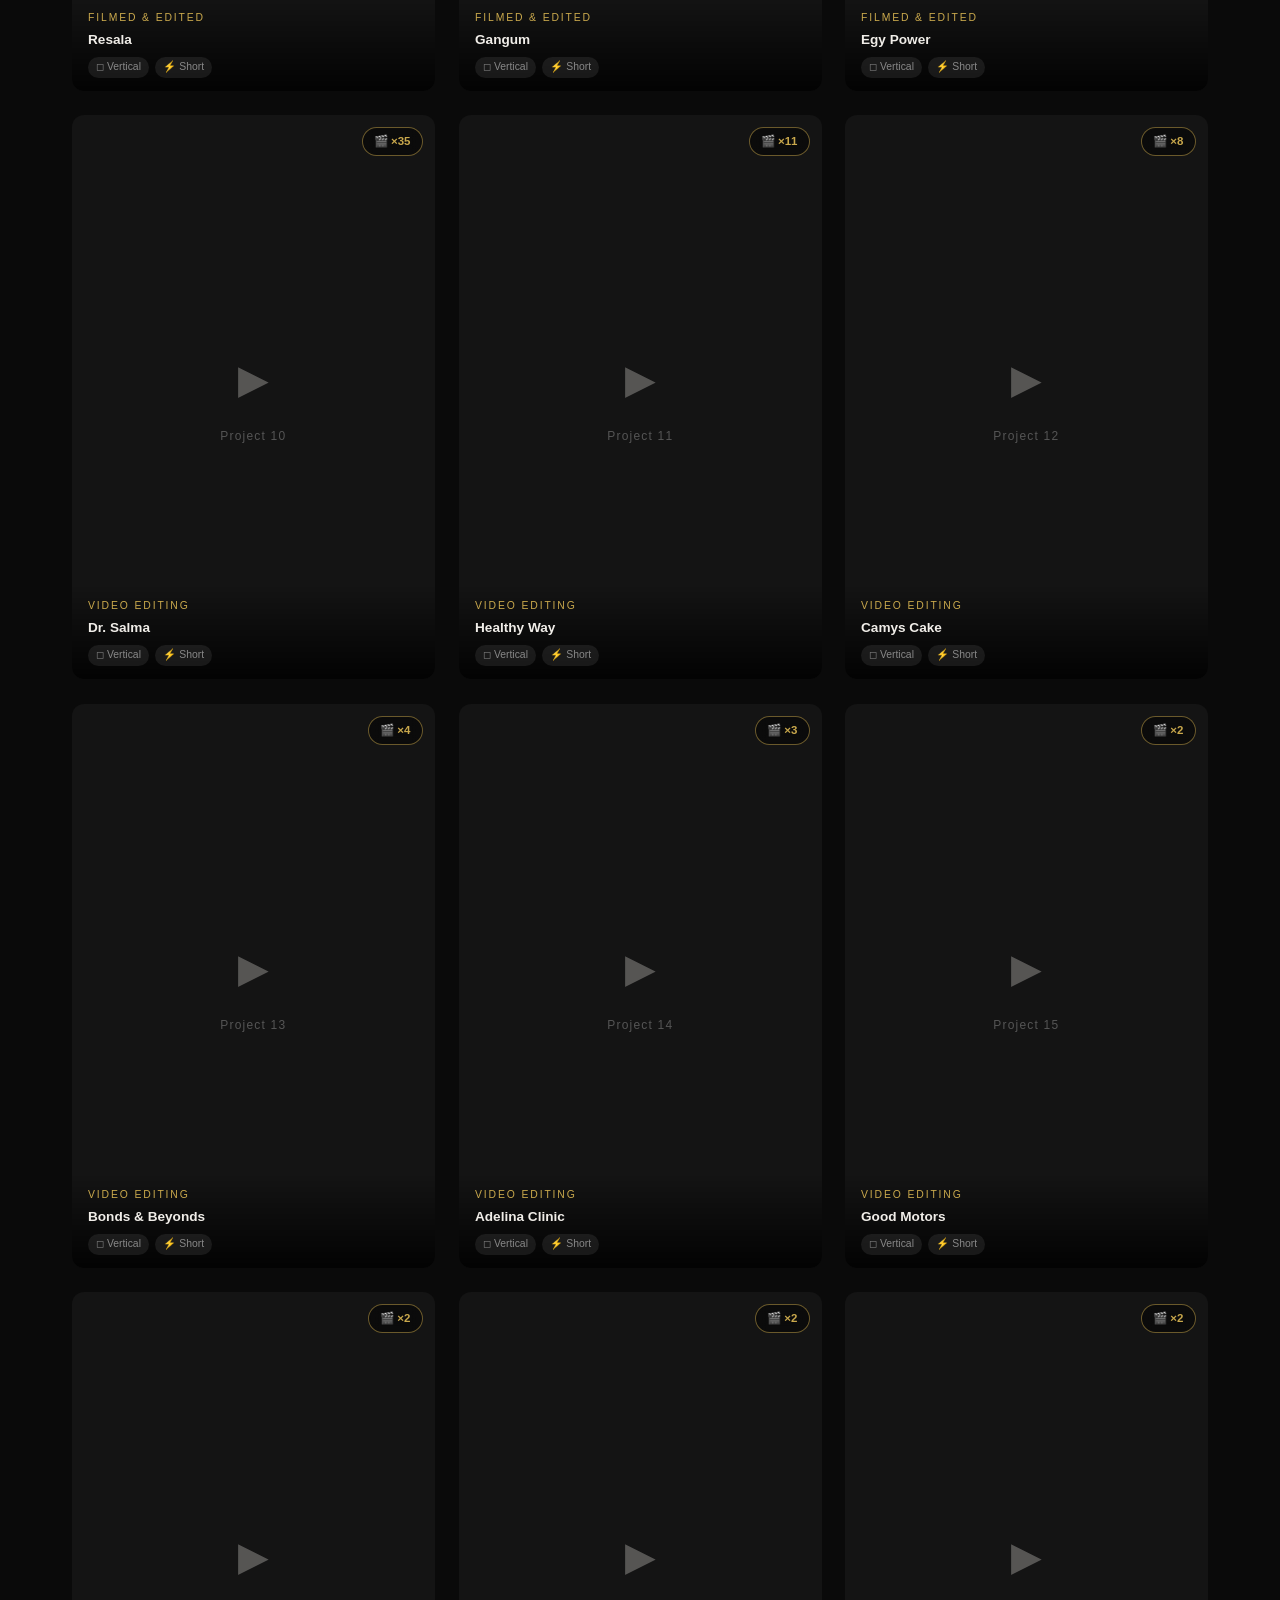
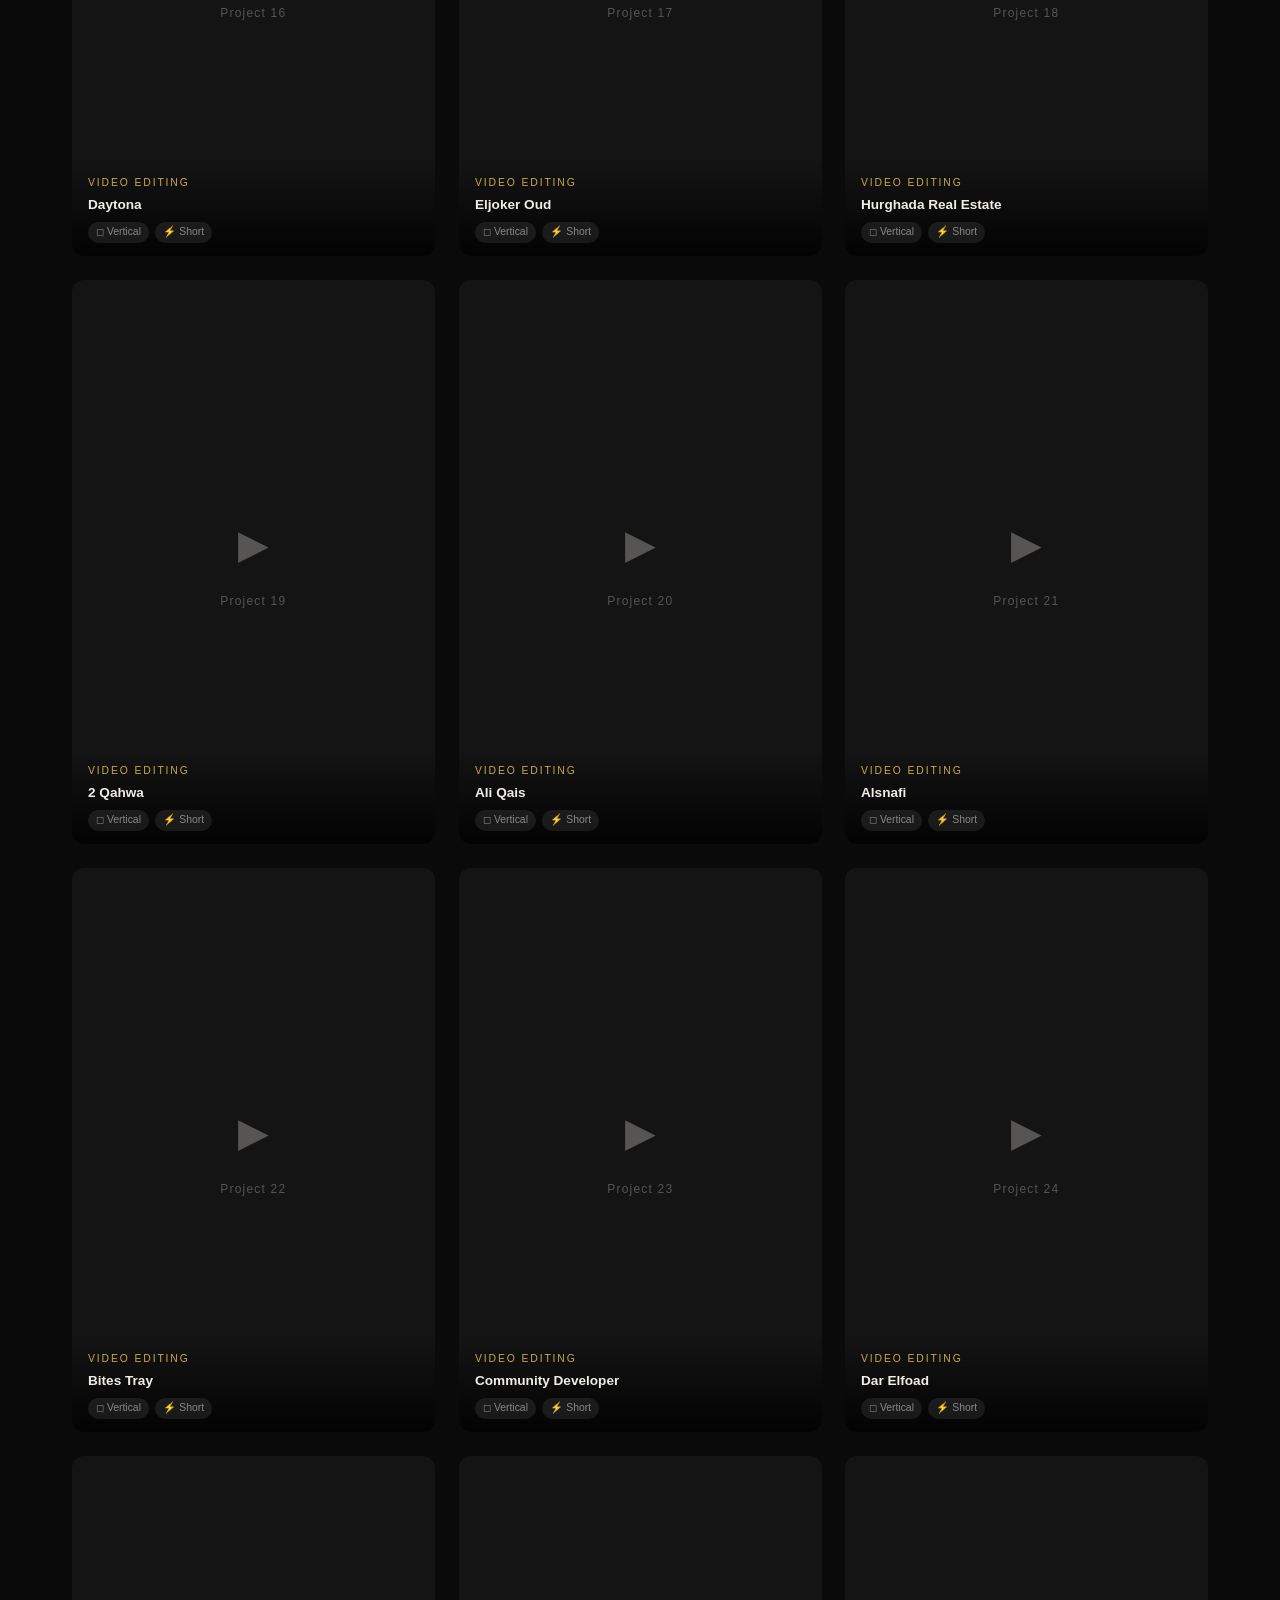
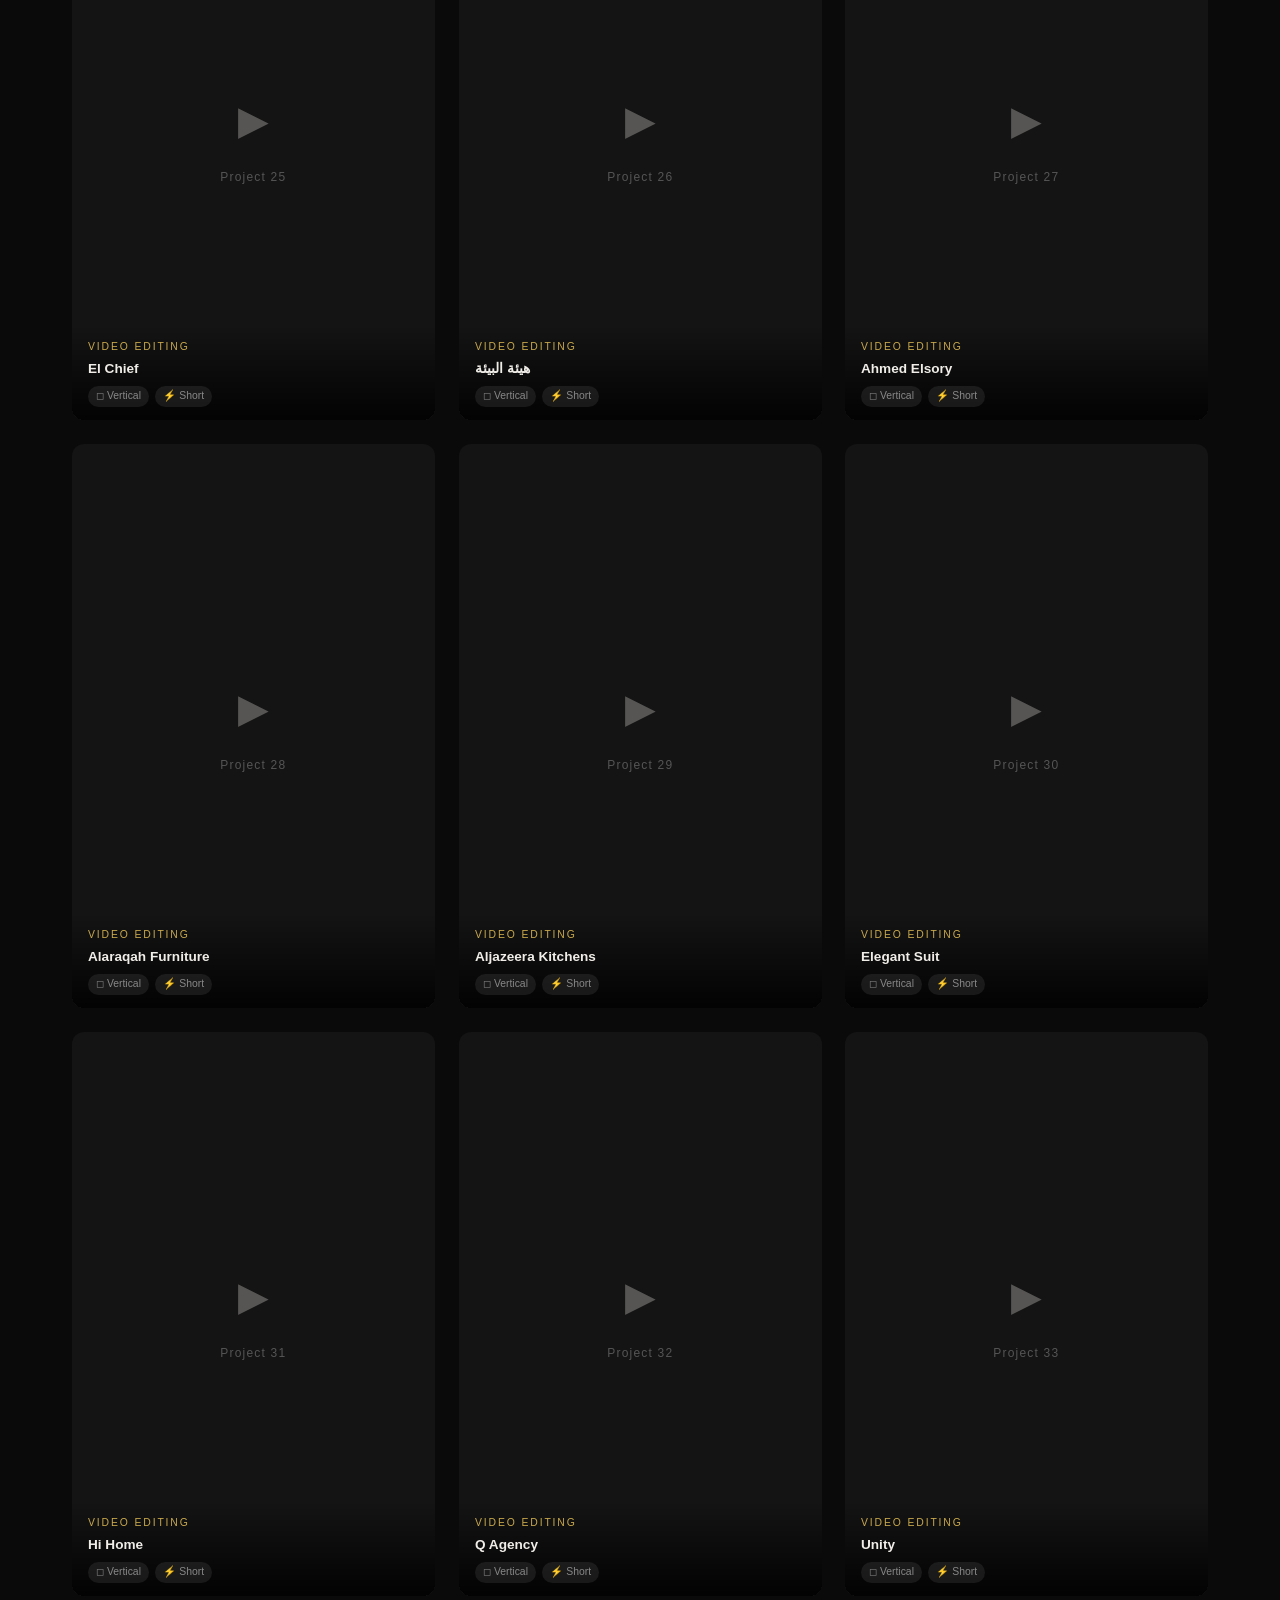
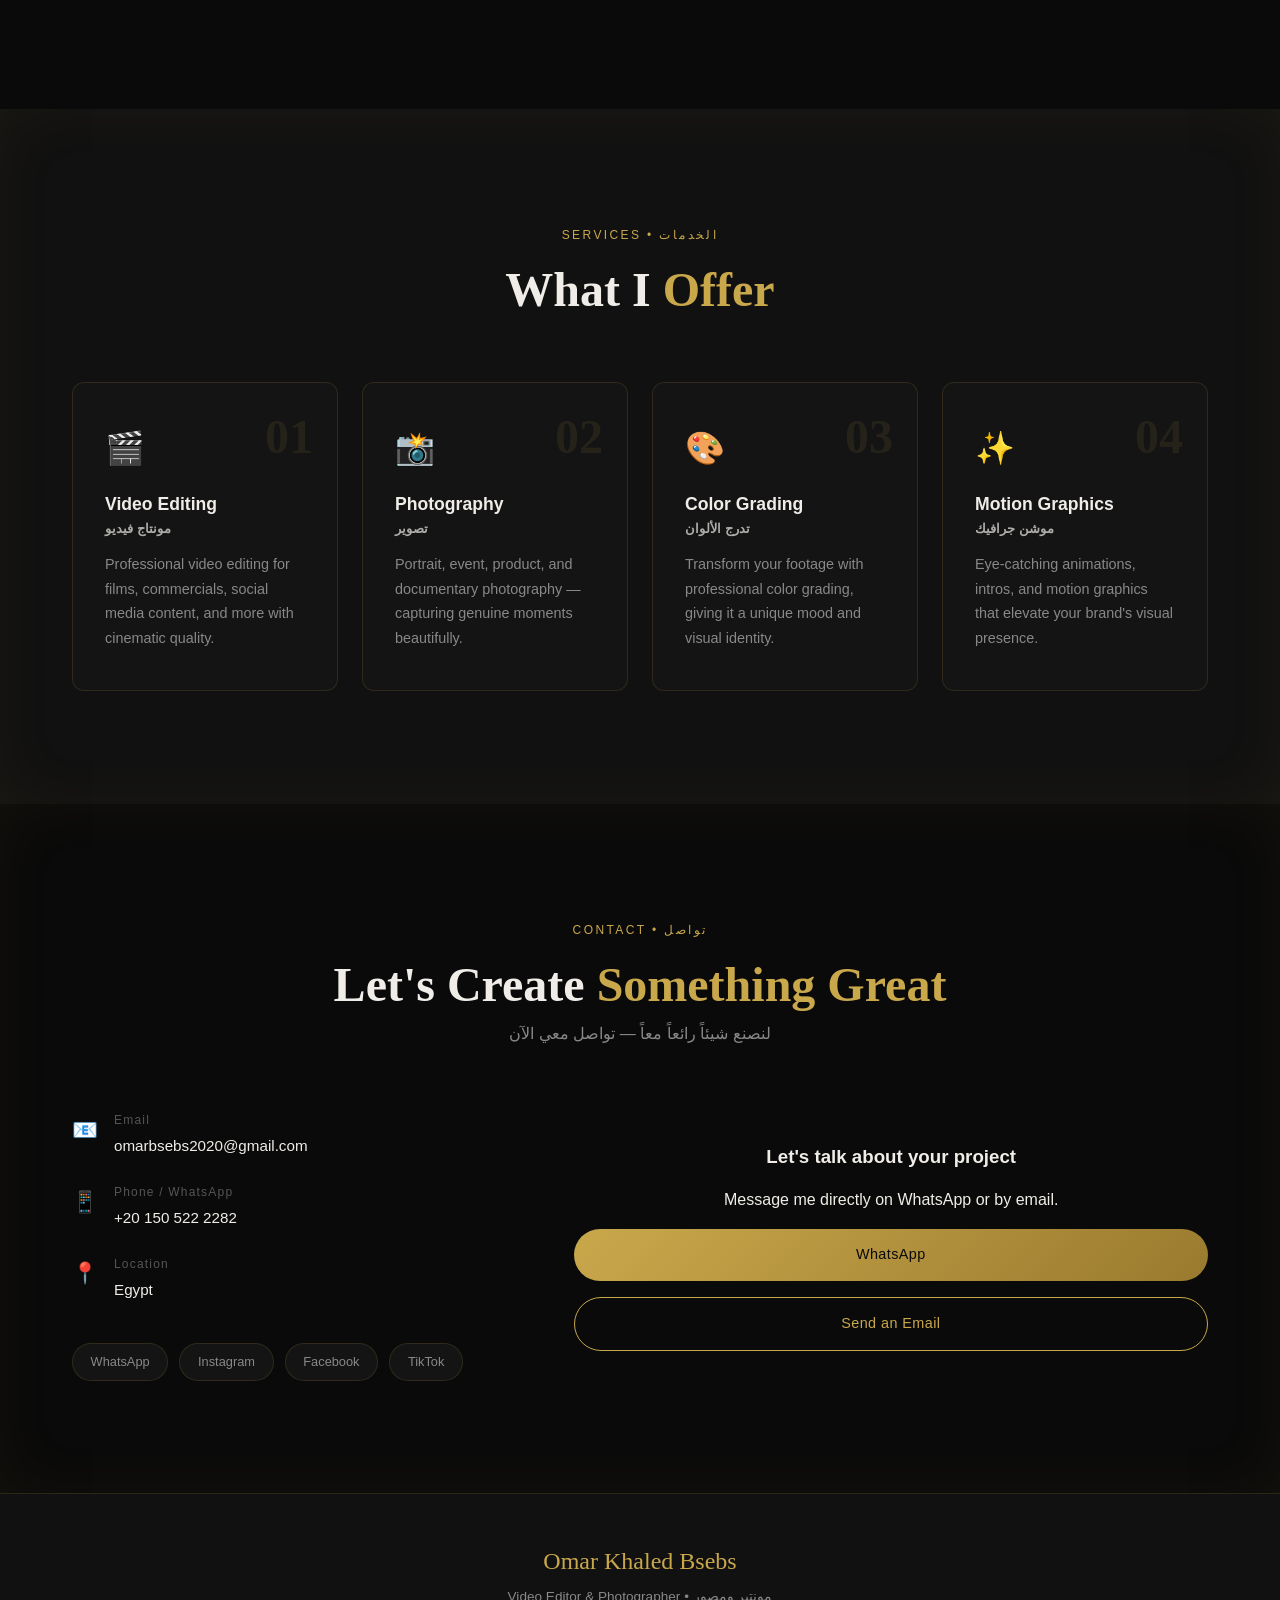
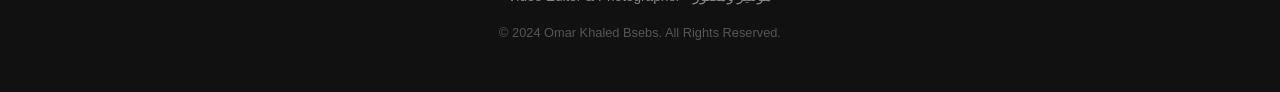
==== commit ffb2291a: "Update index.html" ====
--- a/index.html
+++ b/index.html
@@ -306,7 +306,7 @@
         </div>
         <div class="contact-form" style="display:flex;flex-direction:column;justify-content:center;gap:1rem;text-align:center;">
           <h3>Let's talk about your project</h3>
-          <p>Message me directly. I reply fastest on WhatsApp.</p>
+          <p>Message me directly on WhatsApp or by email.</p>
           <a href="https://wa.me/201505222282" target="_blank" rel="noopener noreferrer" class="btn btn-primary btn-full">WhatsApp</a>
           <a href="mailto:omarbsebs2020@gmail.com" class="btn btn-outline btn-full">Send an Email</a>
         </div>
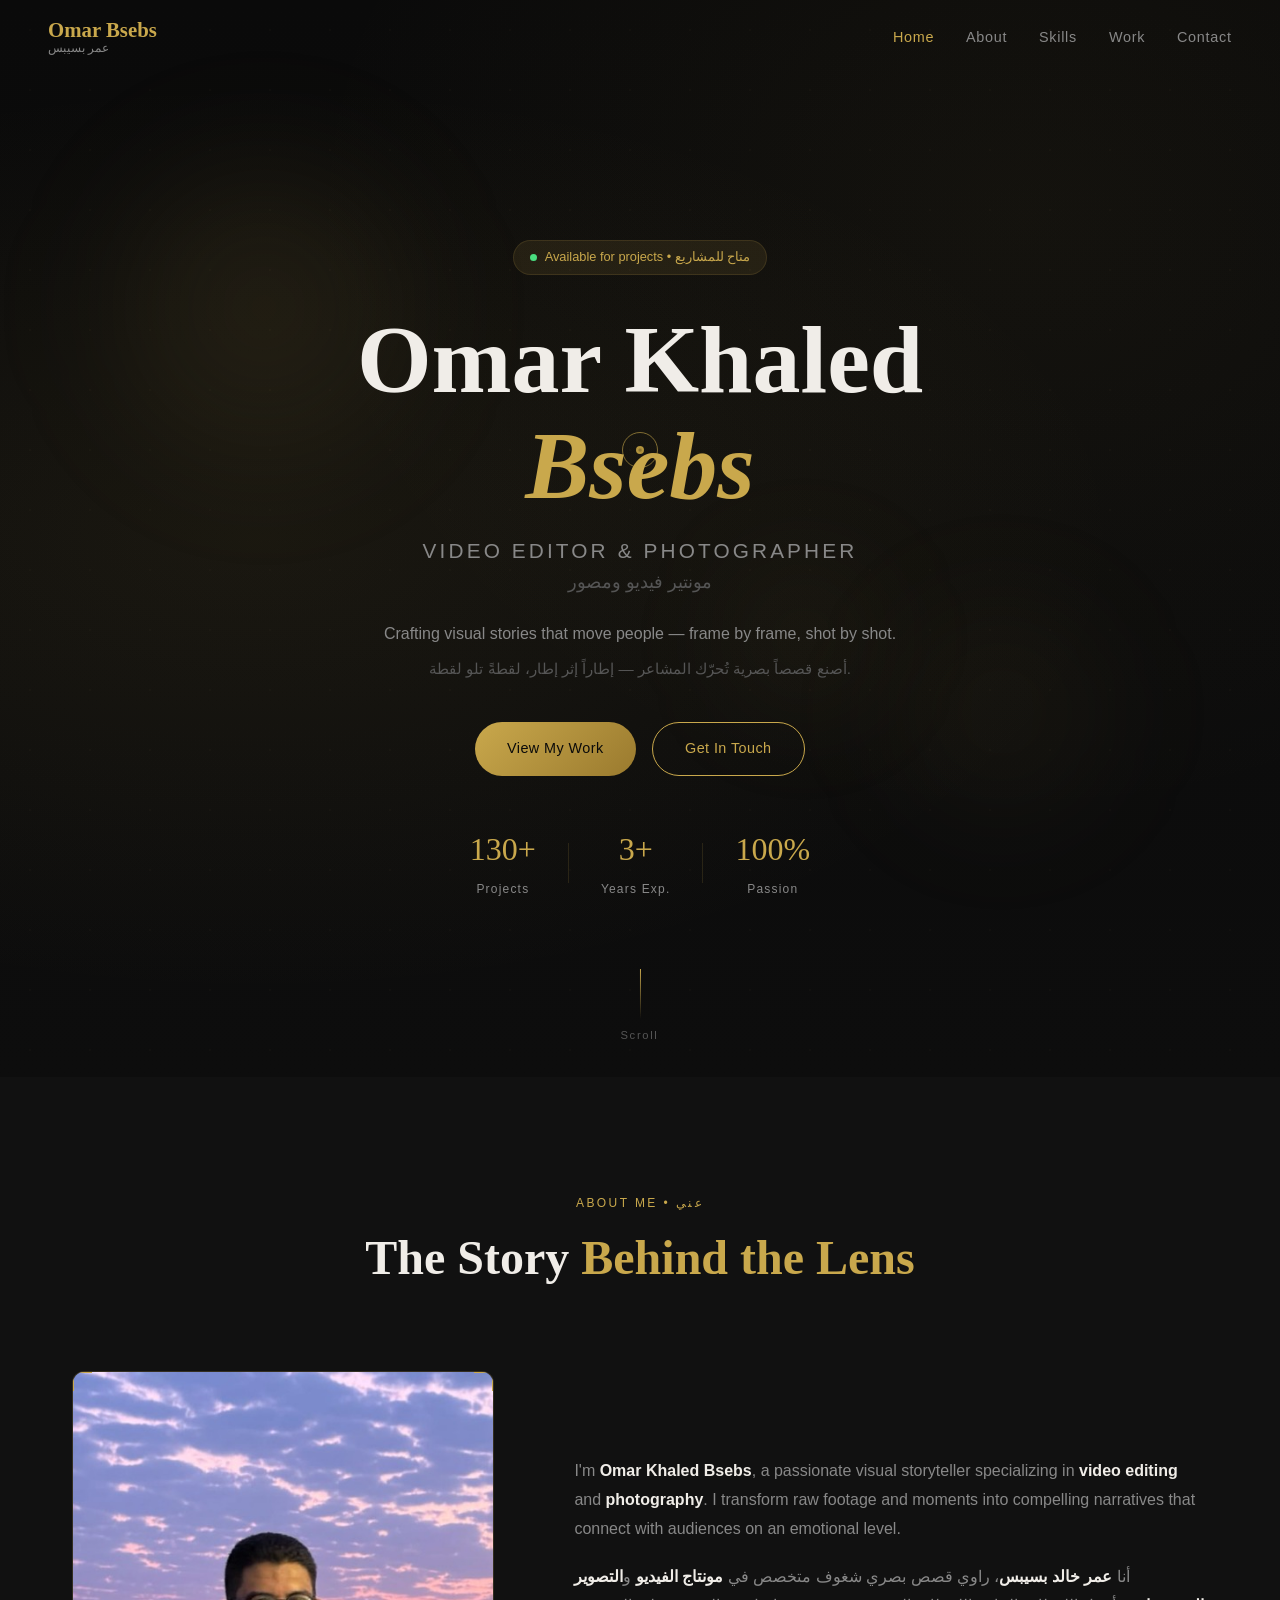
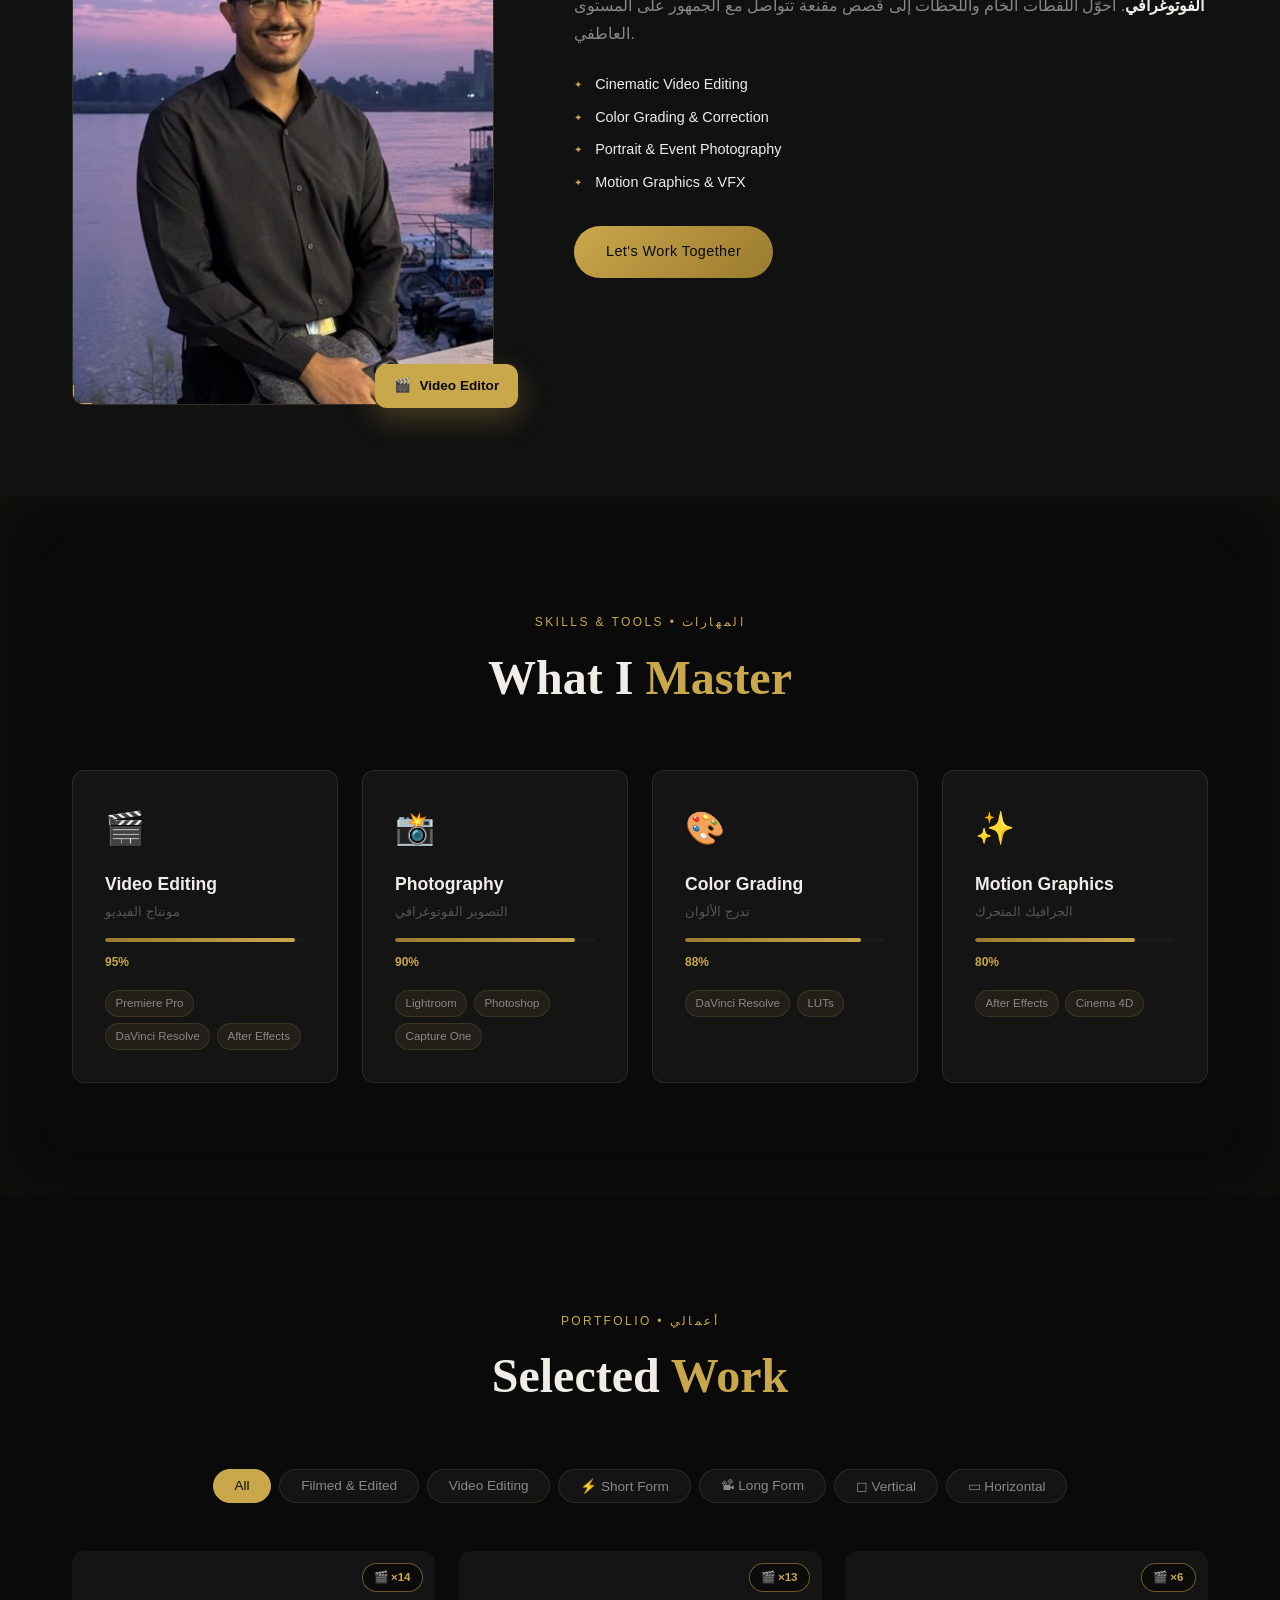
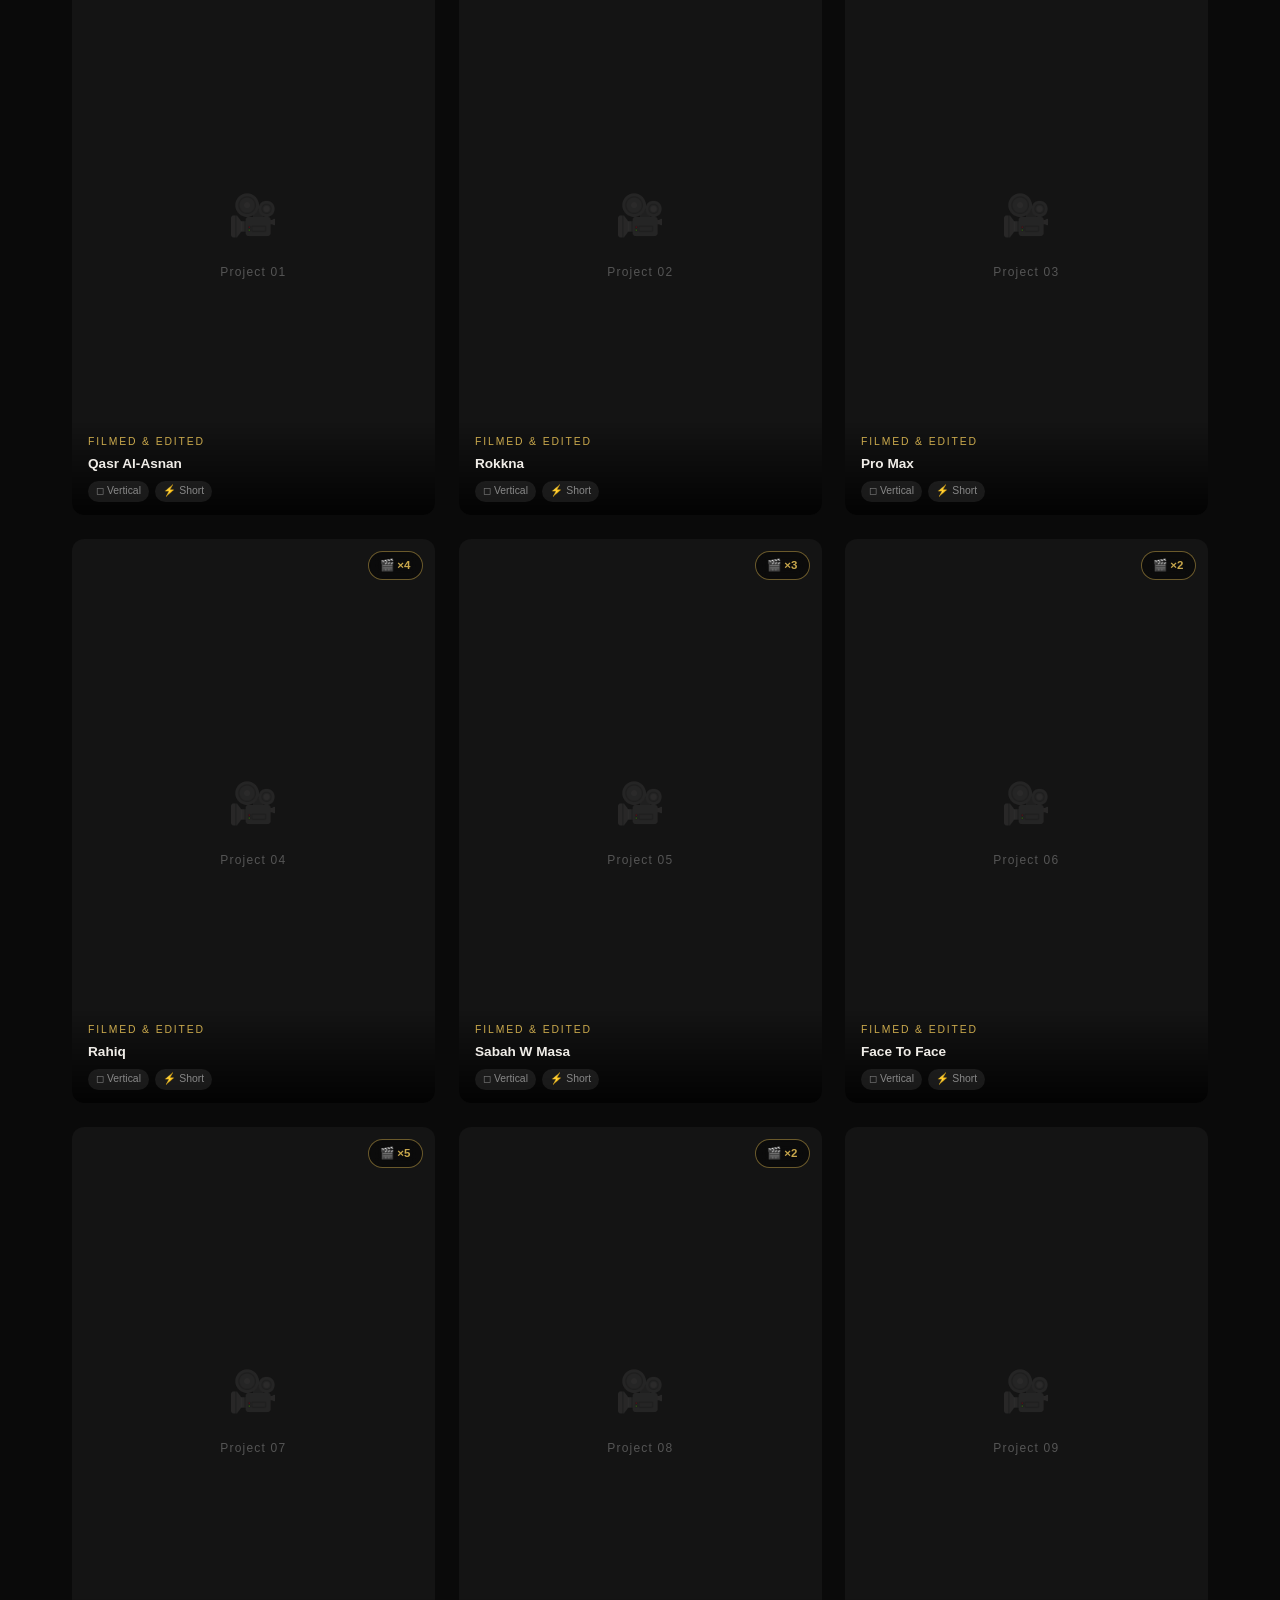
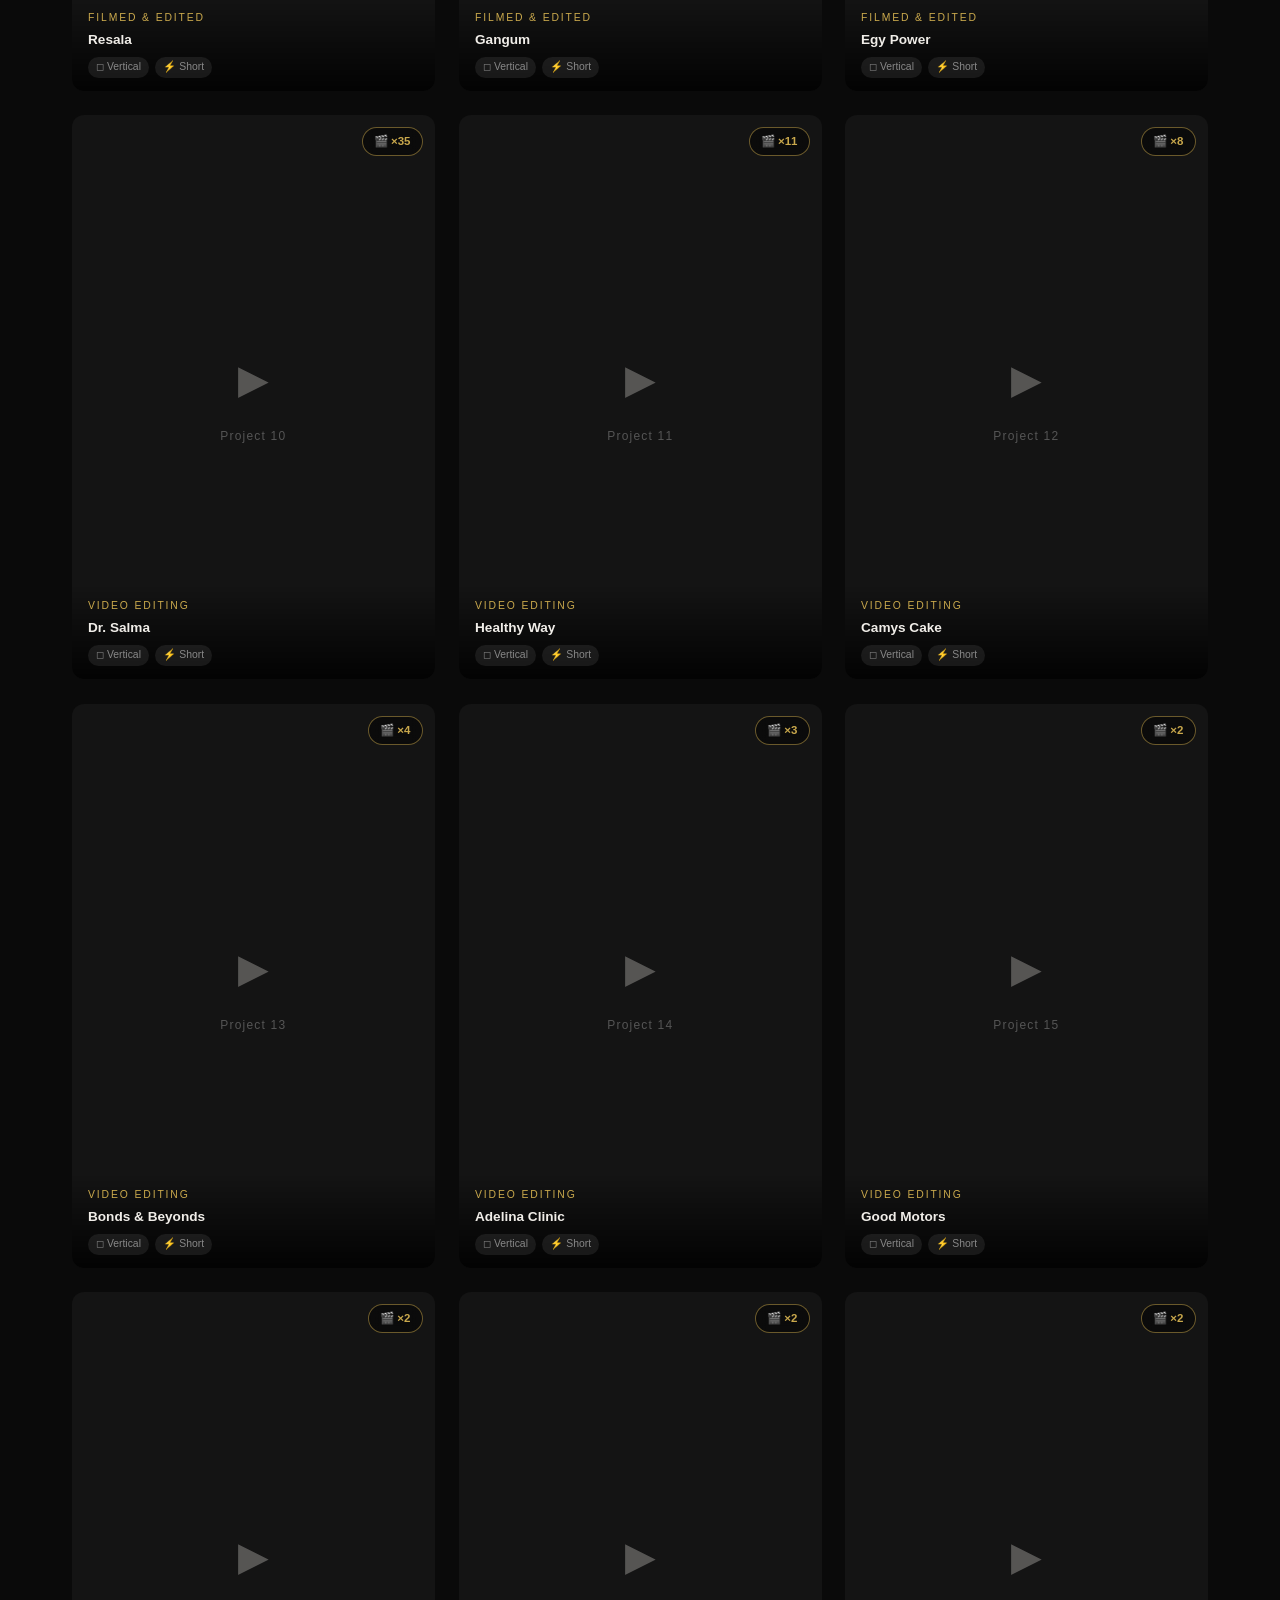
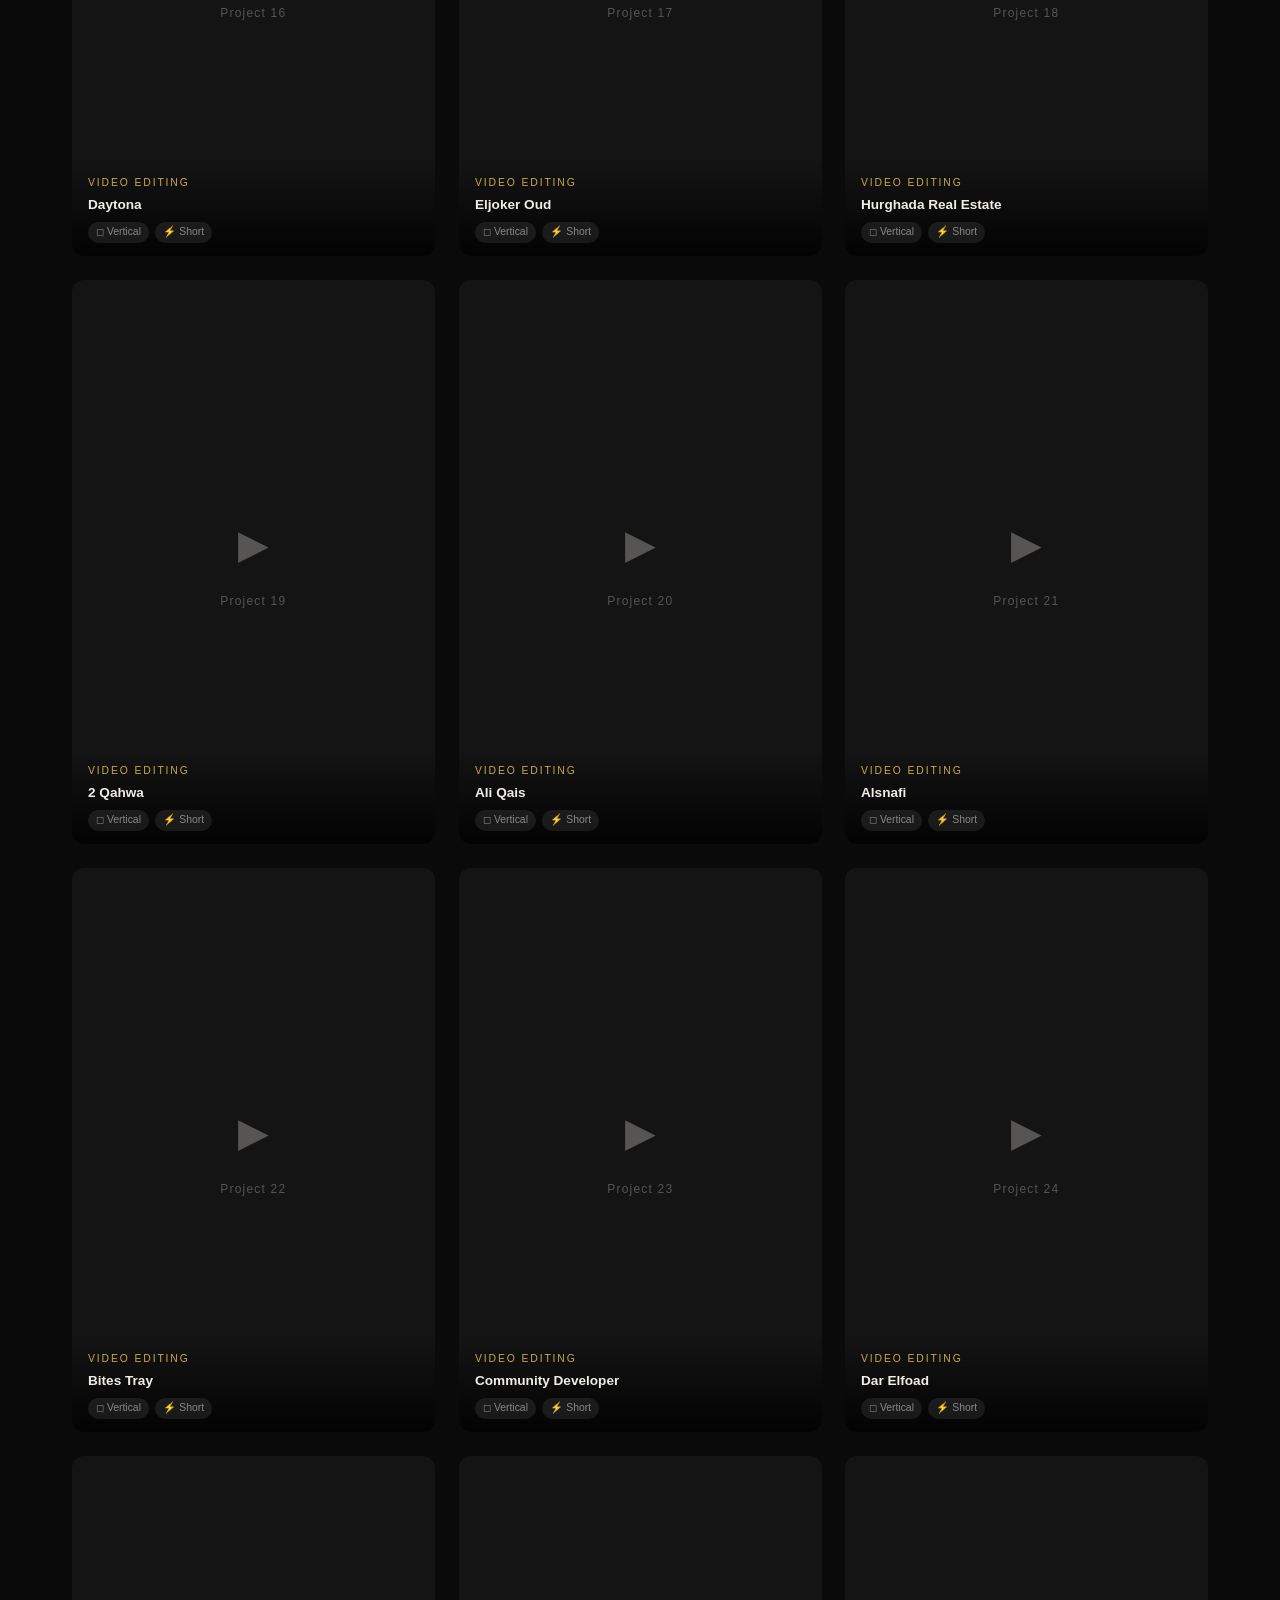
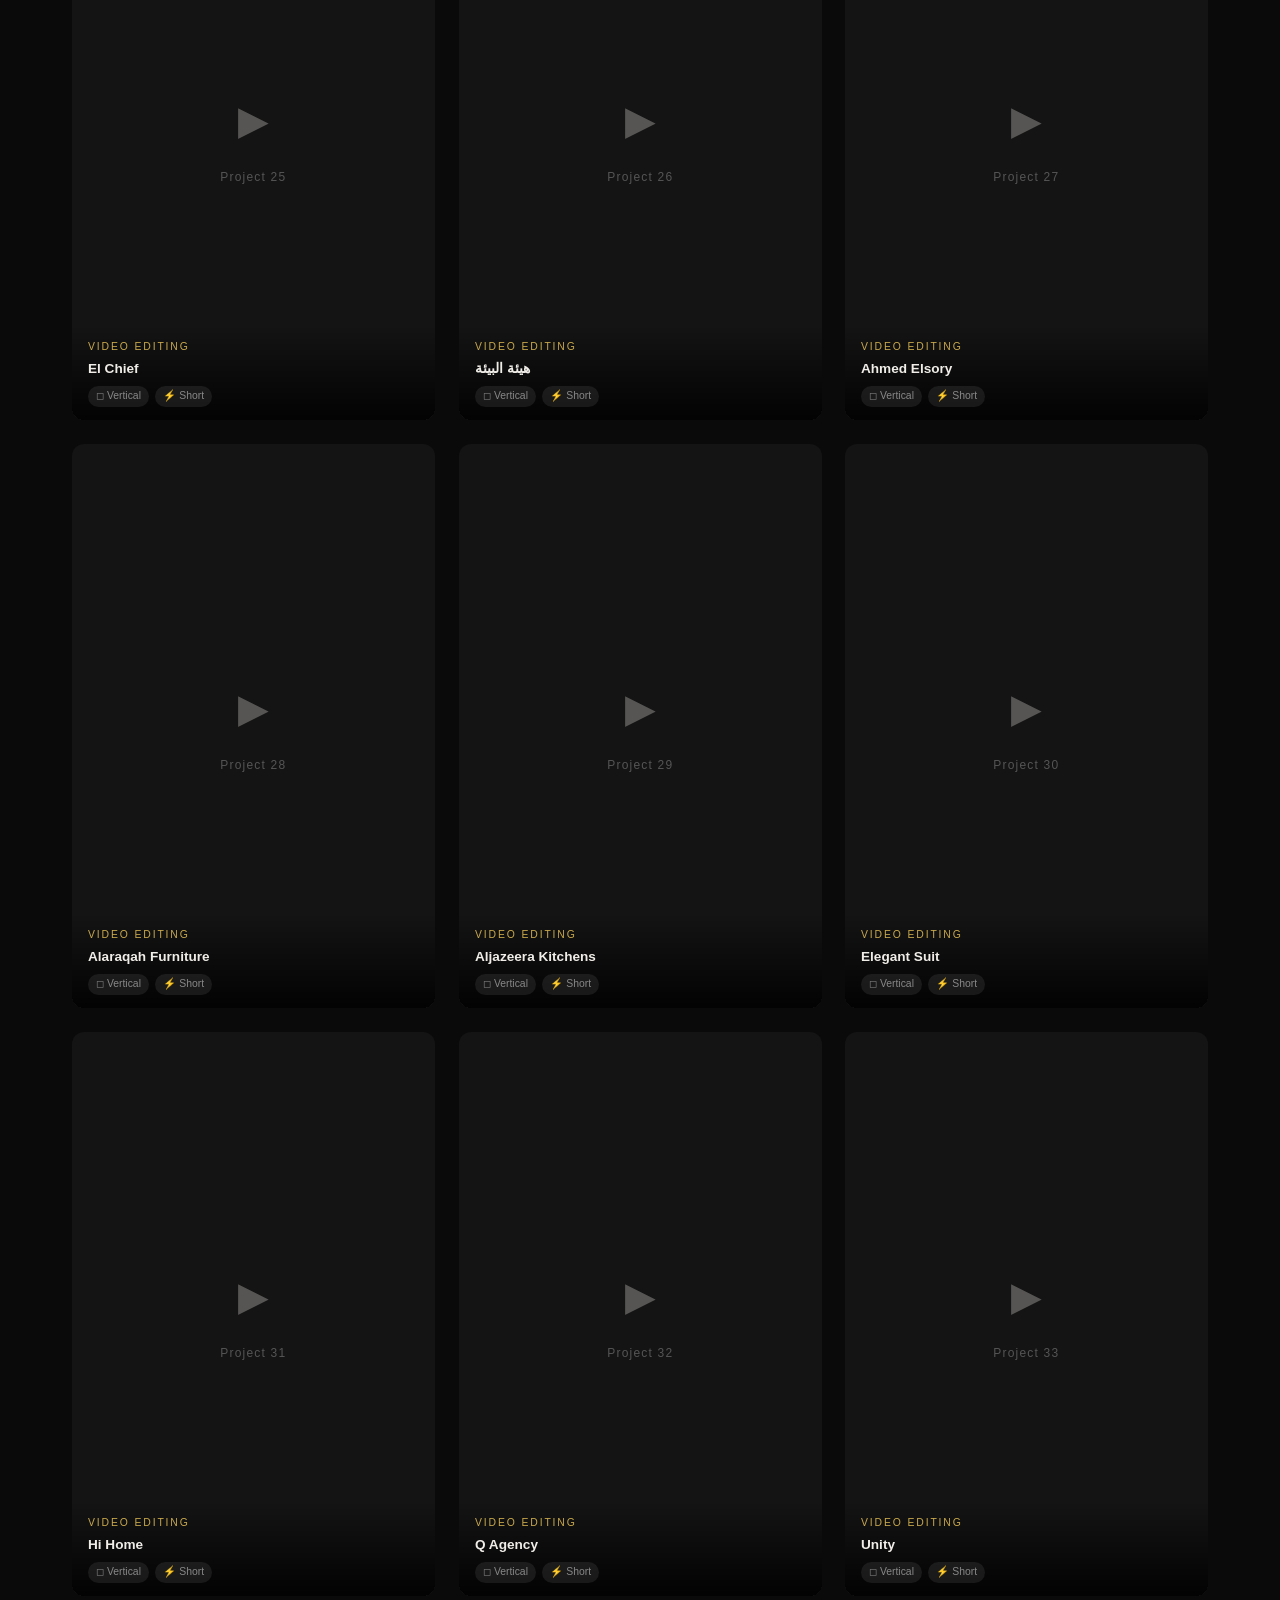
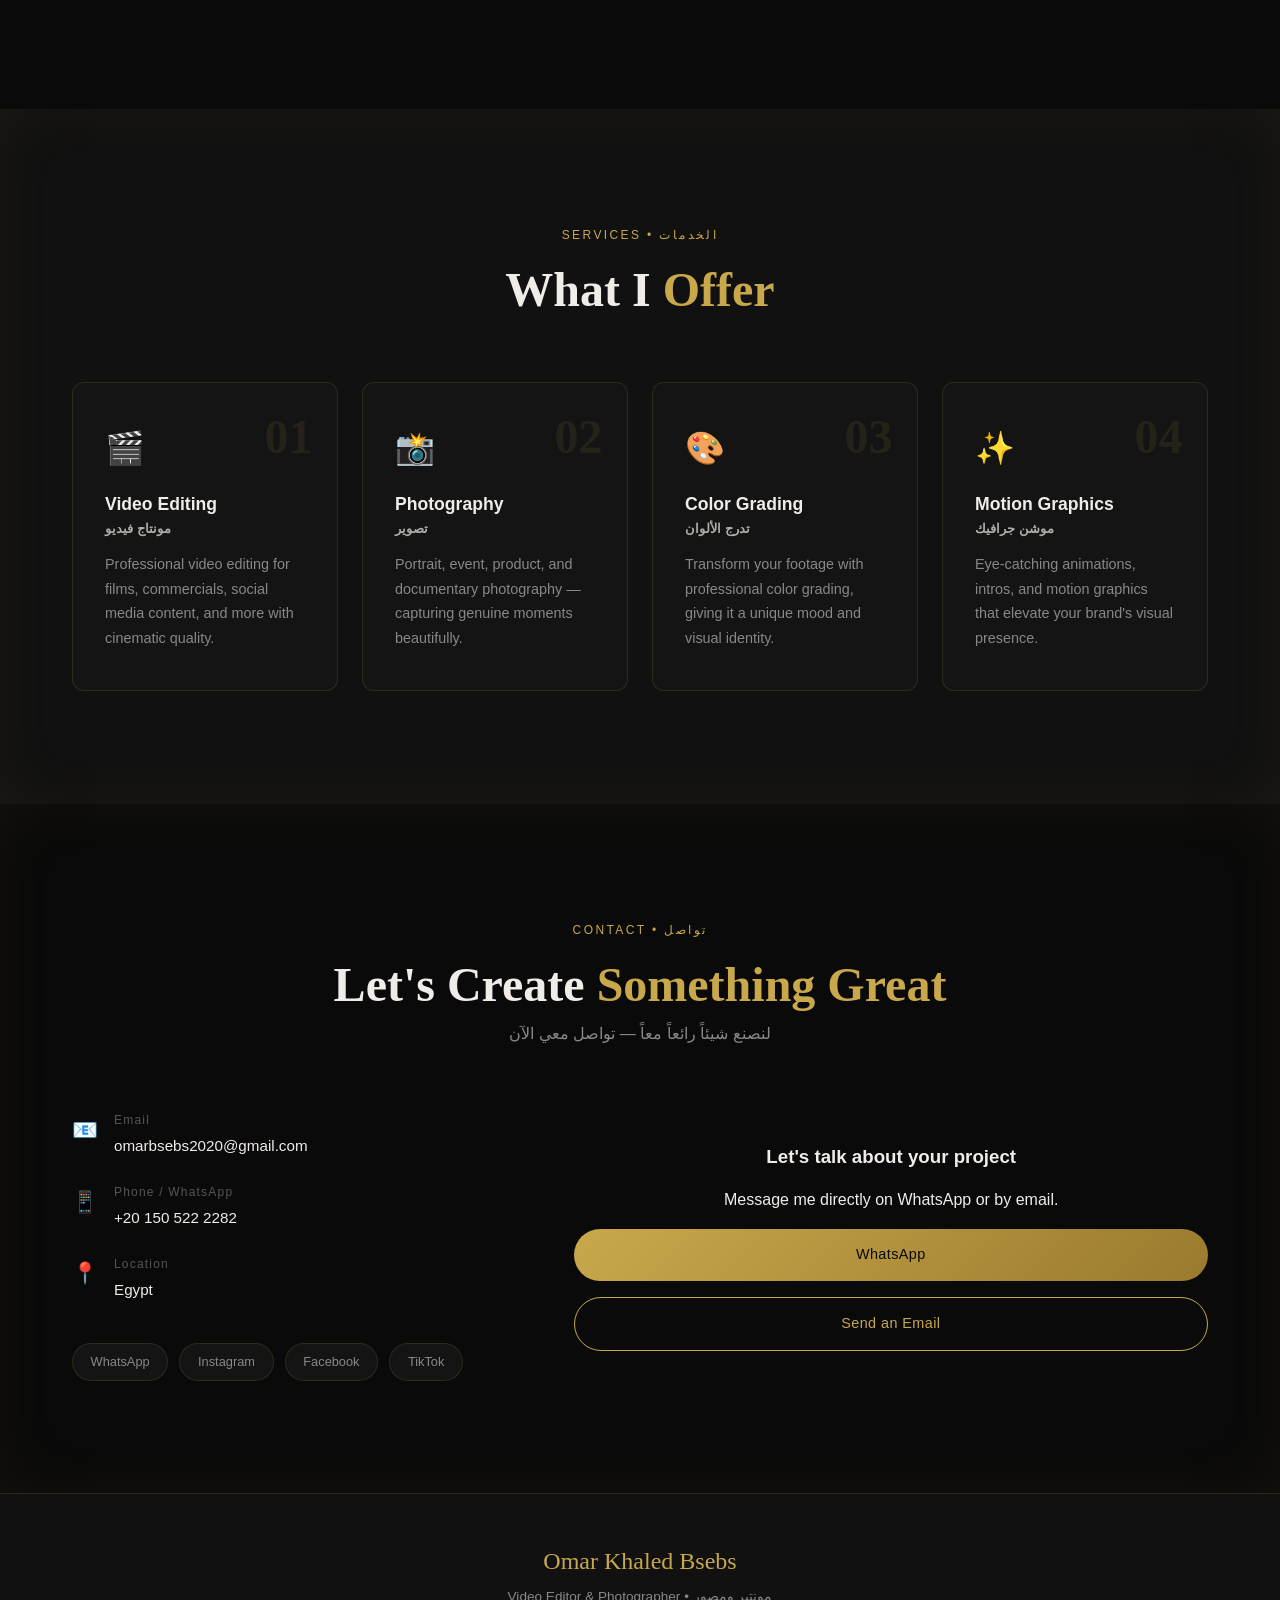
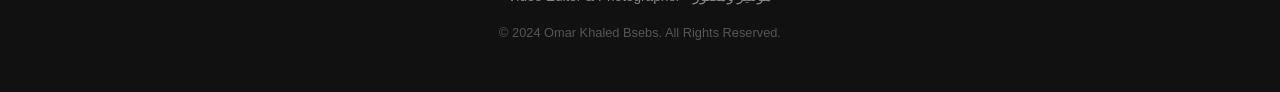
==== commit d0a77569: "Rename 1-index.html to index.html" ====
--- a/index.html
+++ b/index.html
@@ -328,5 +328,7 @@
   <script src="projects.js"></script>
   <script src="script.js"></script>
   <script src="interactions.js"></script>
+  <script src="https://cdnjs.cloudflare.com/ajax/libs/three.js/r128/three.min.js"></script>
+  <script src="hero-giant.js"></script>
 </body>
 </html>
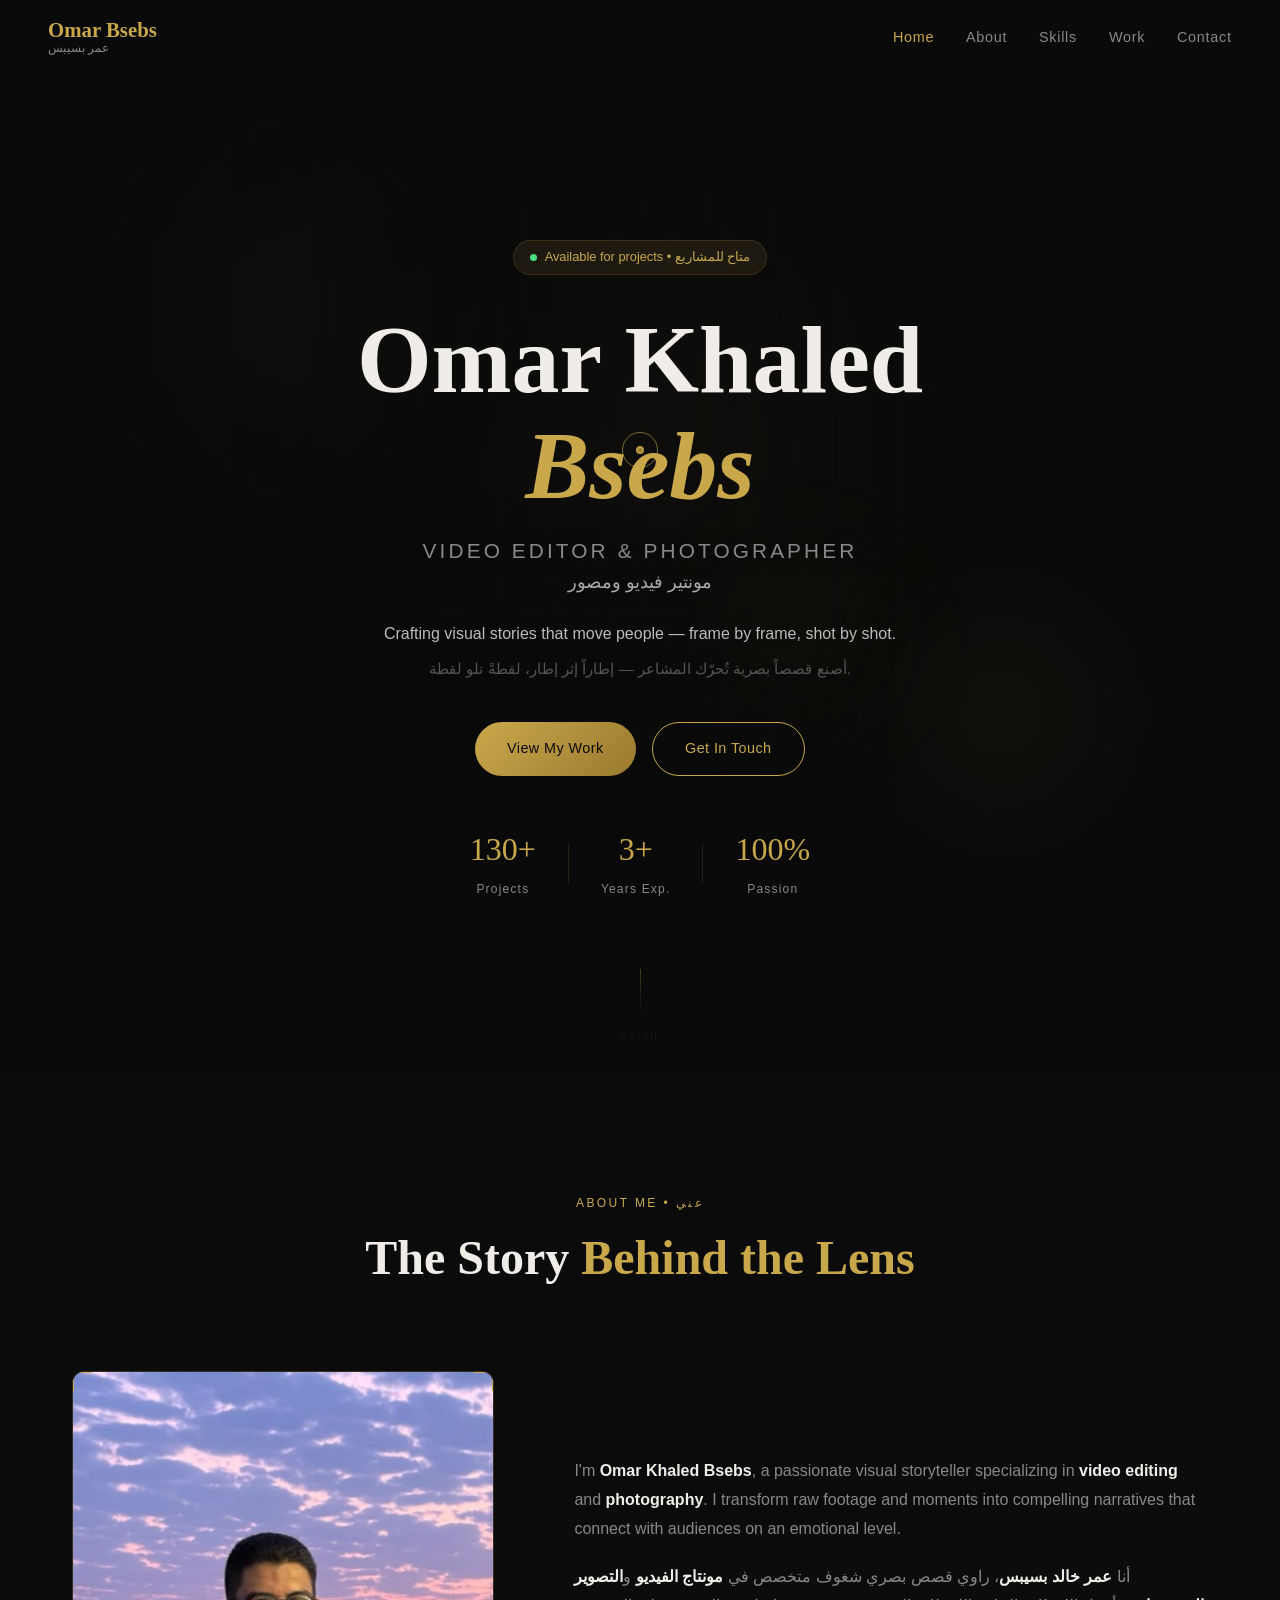
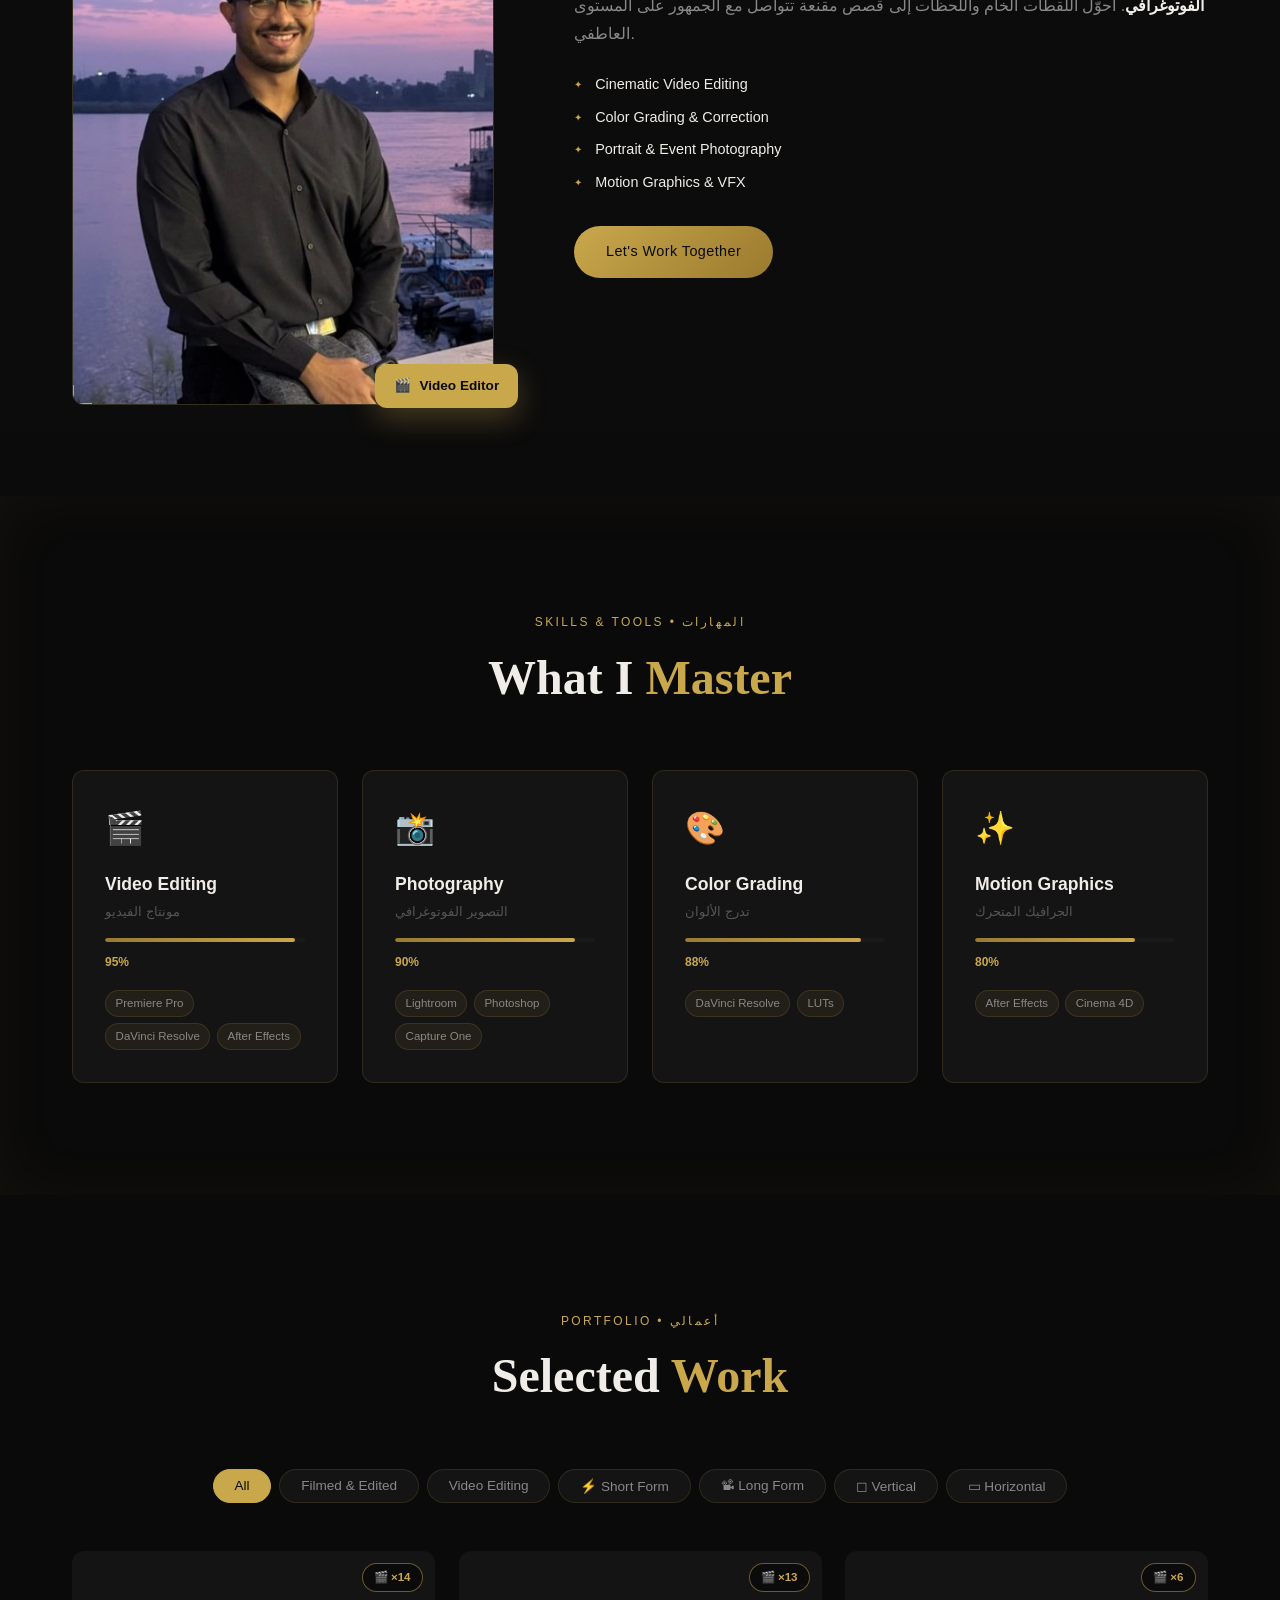
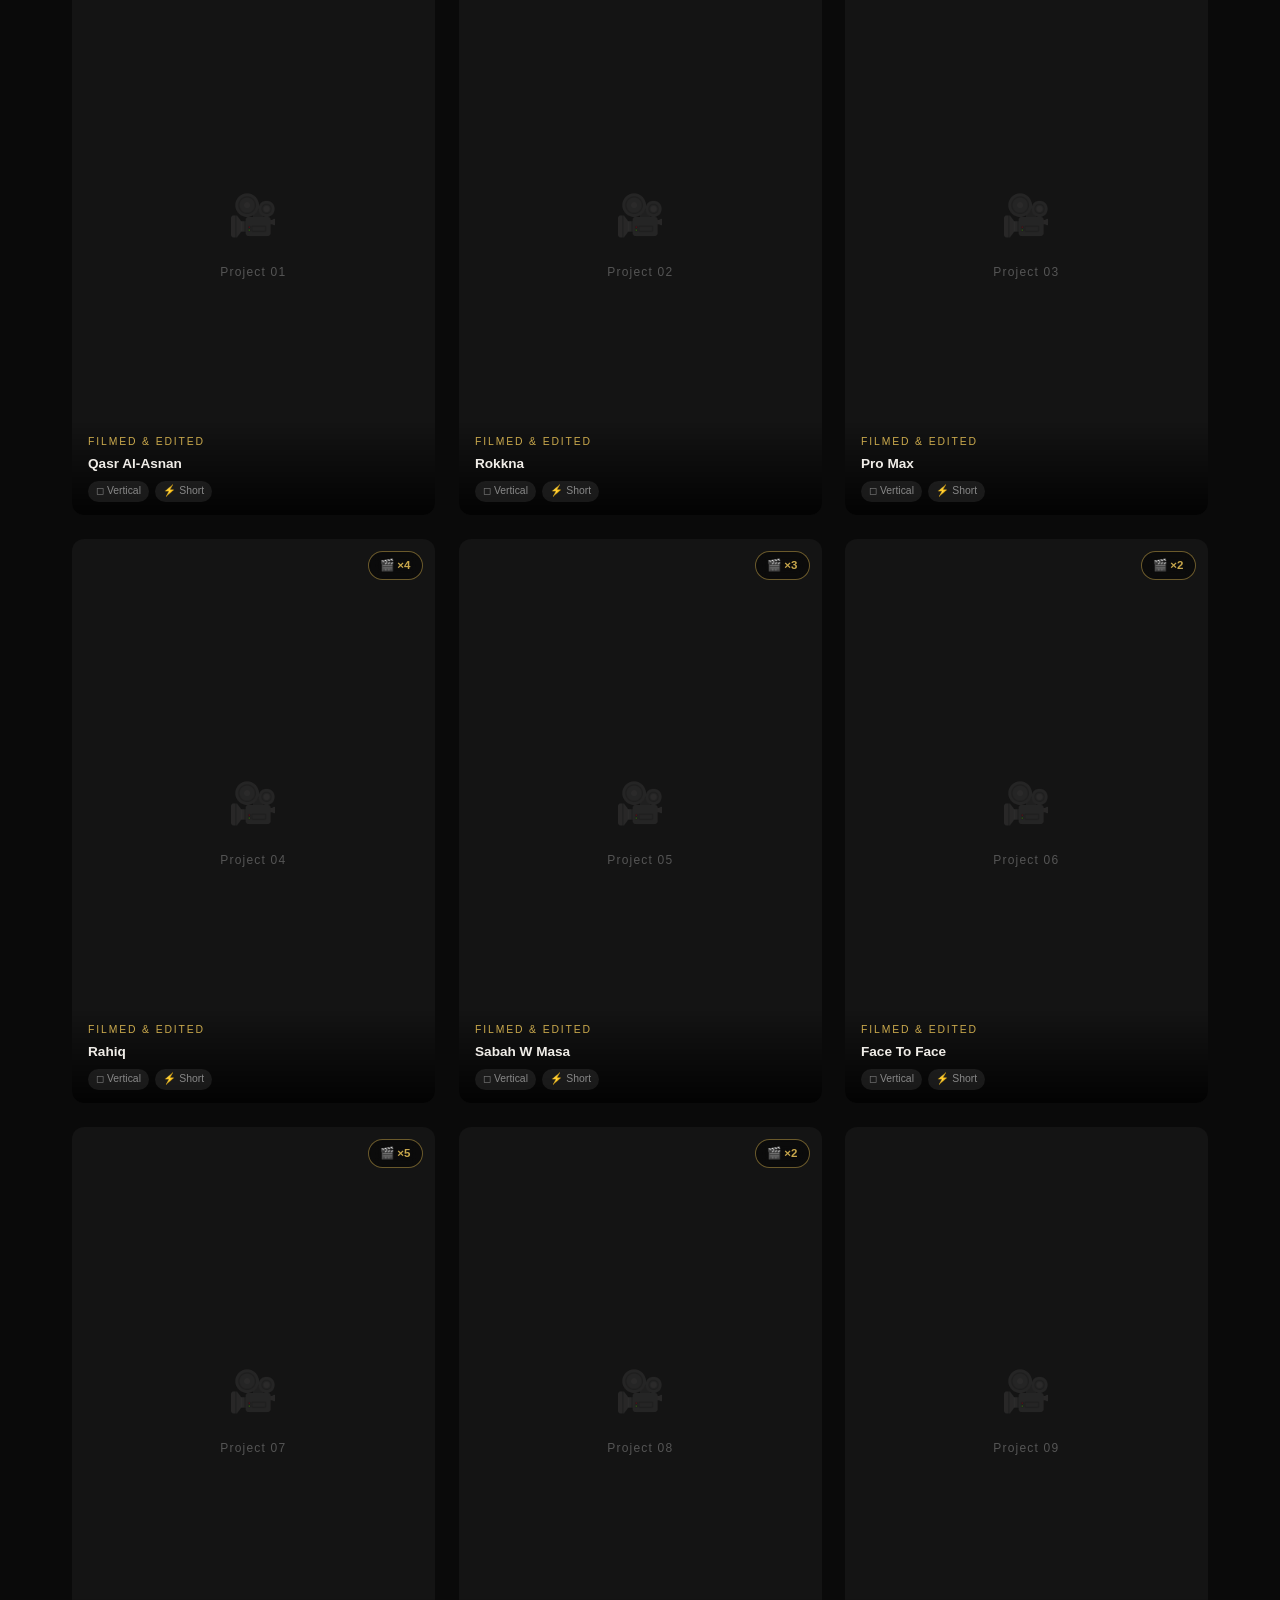
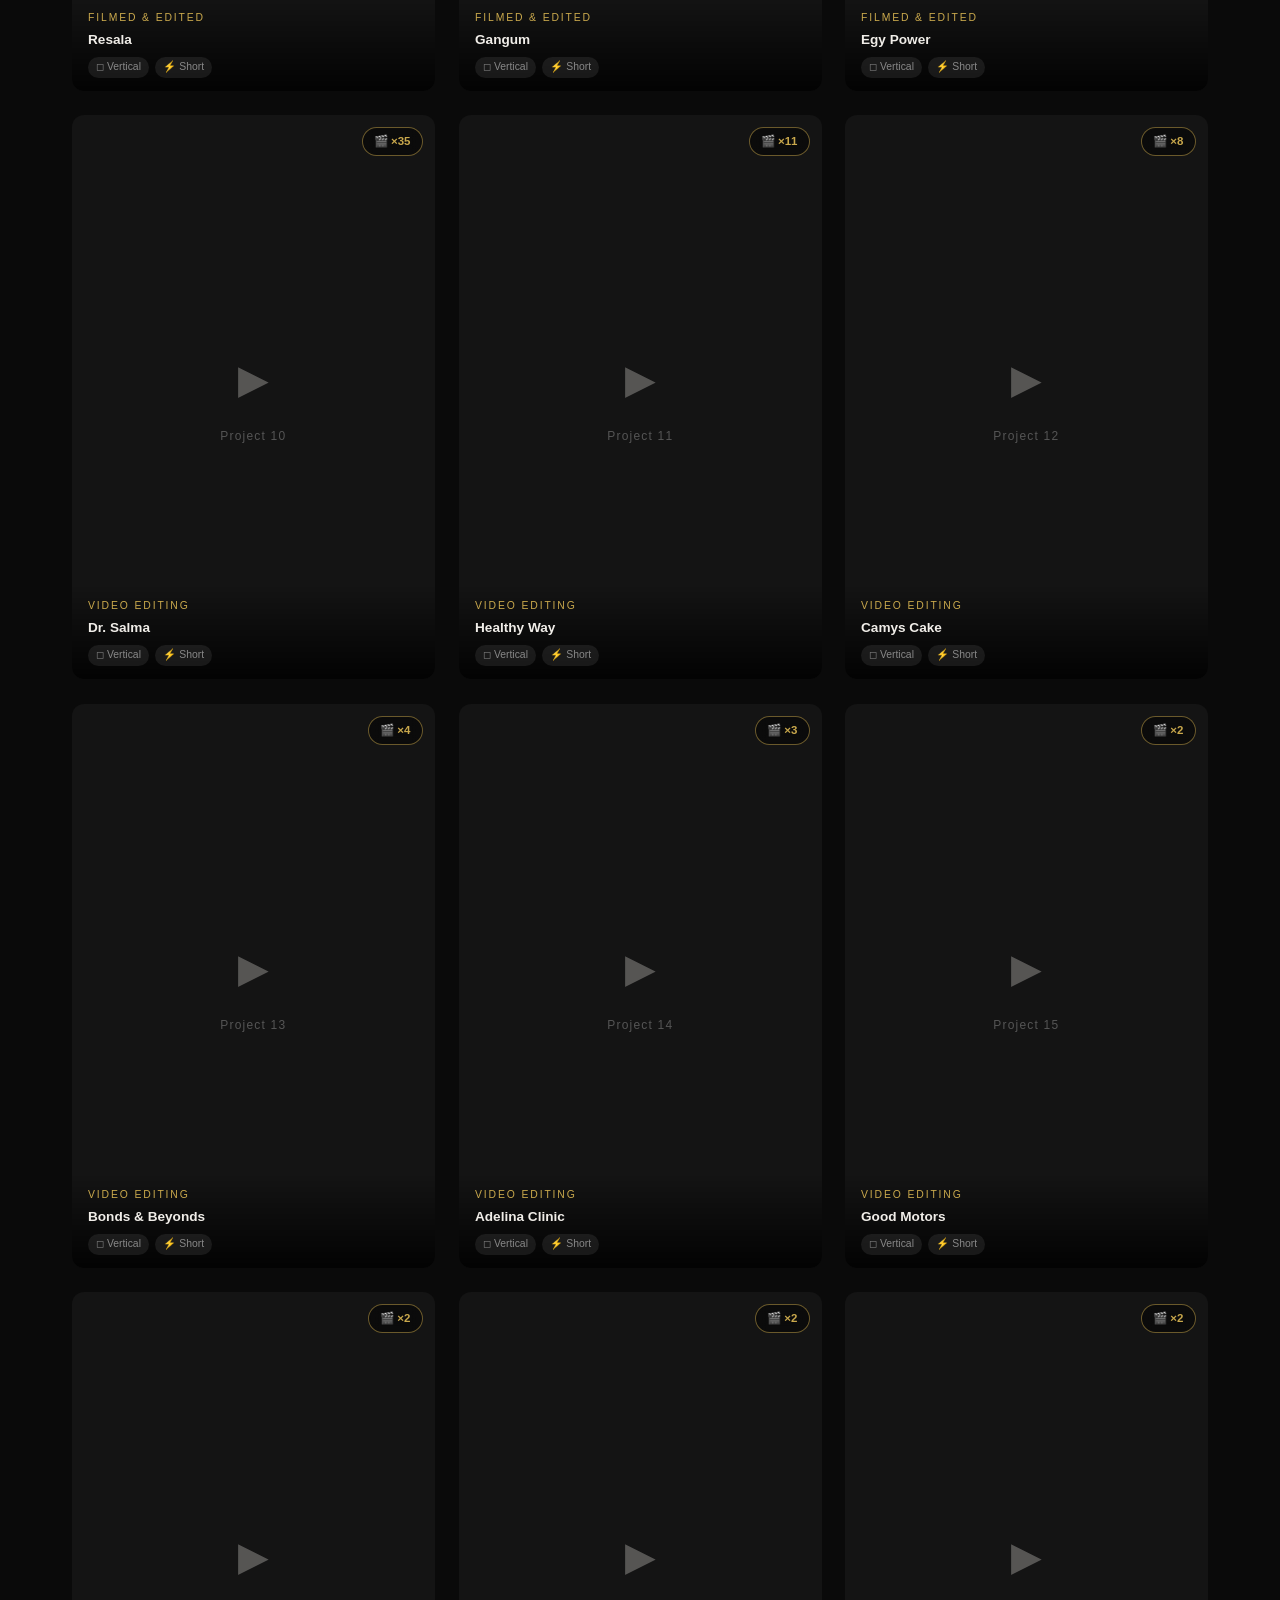
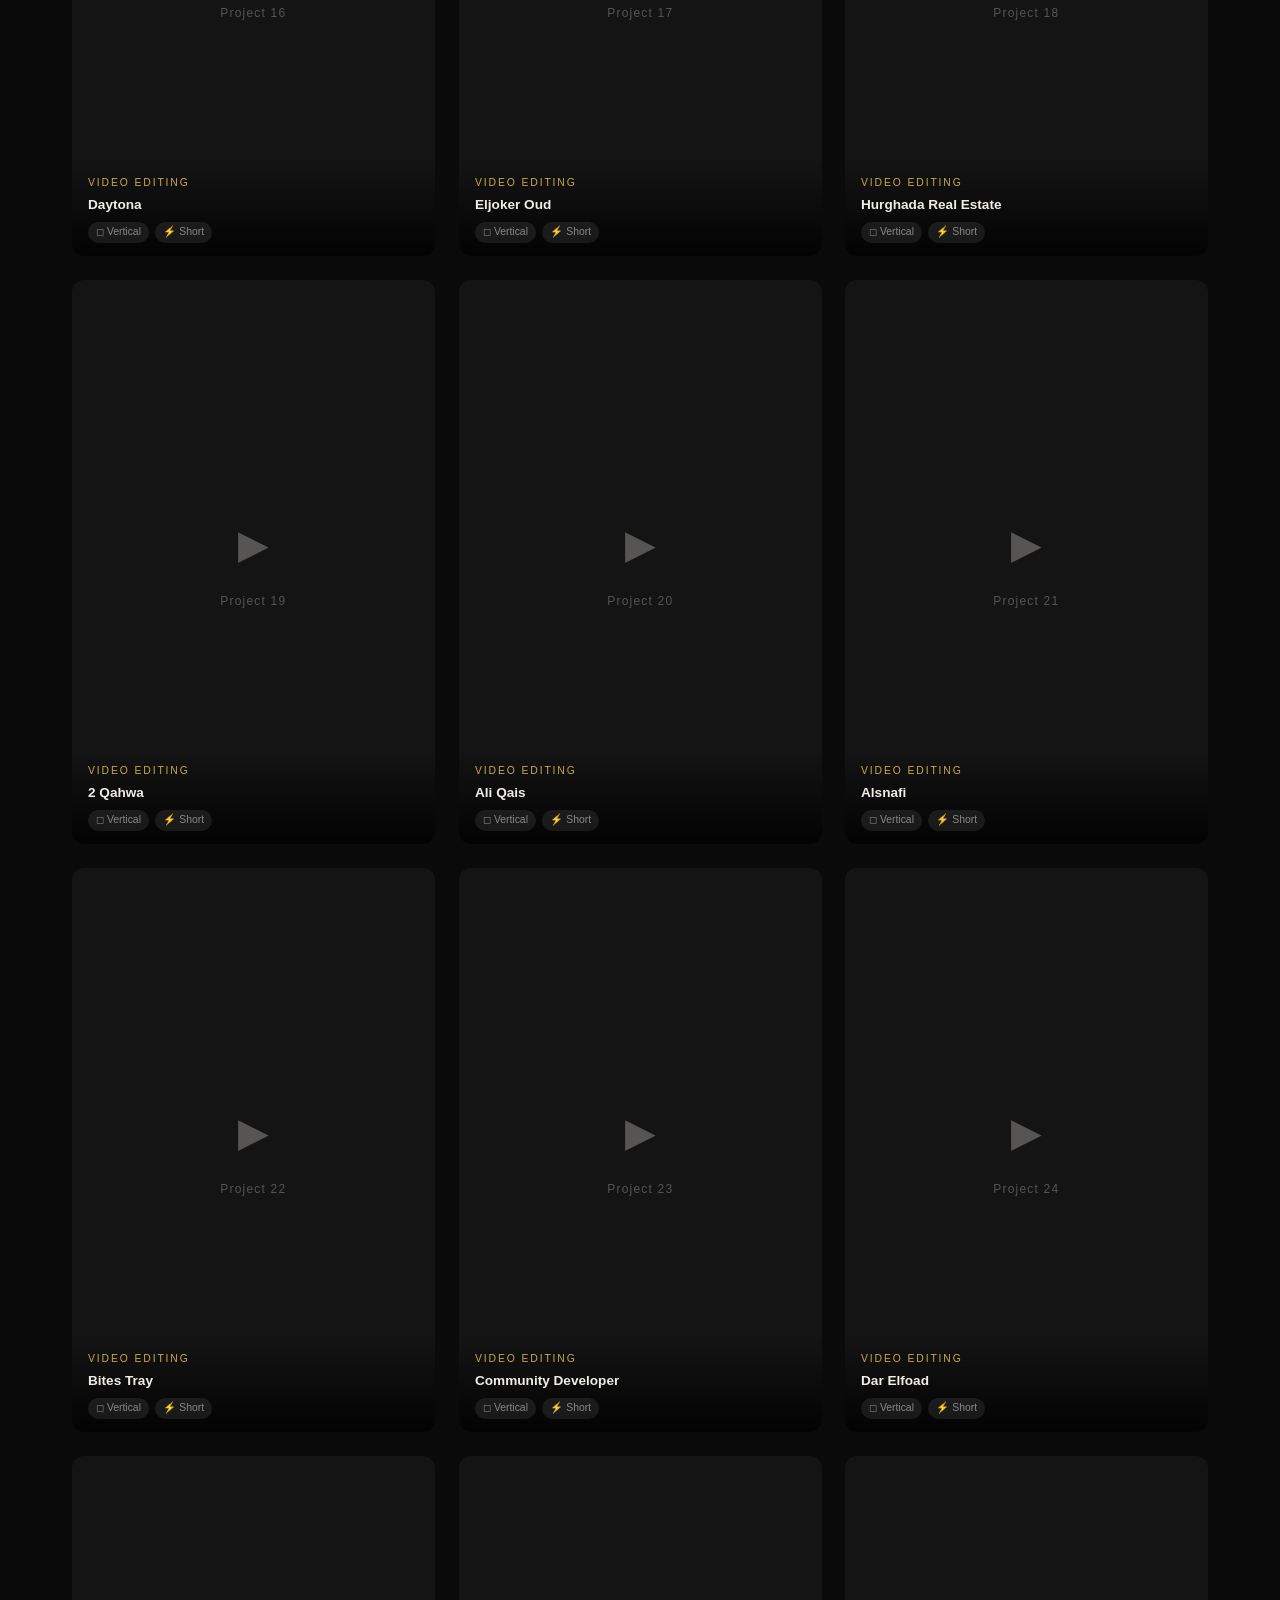
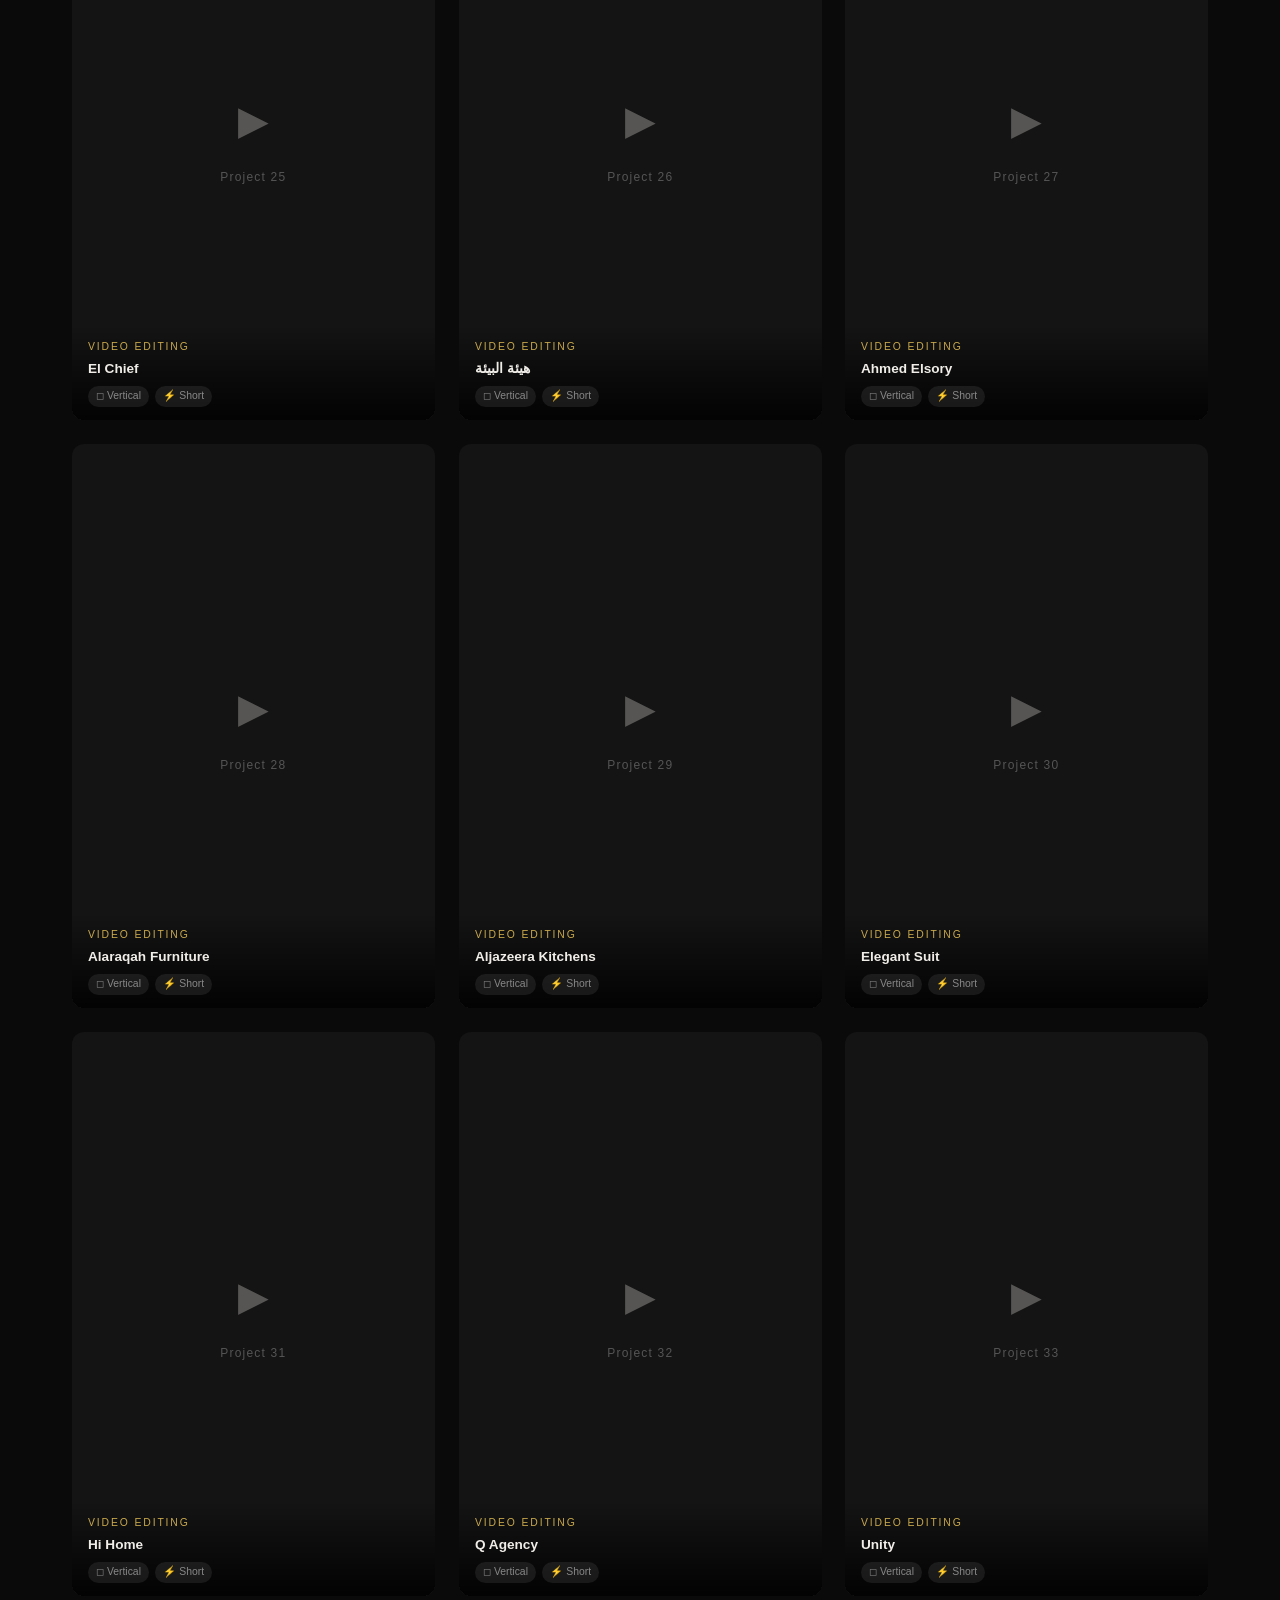
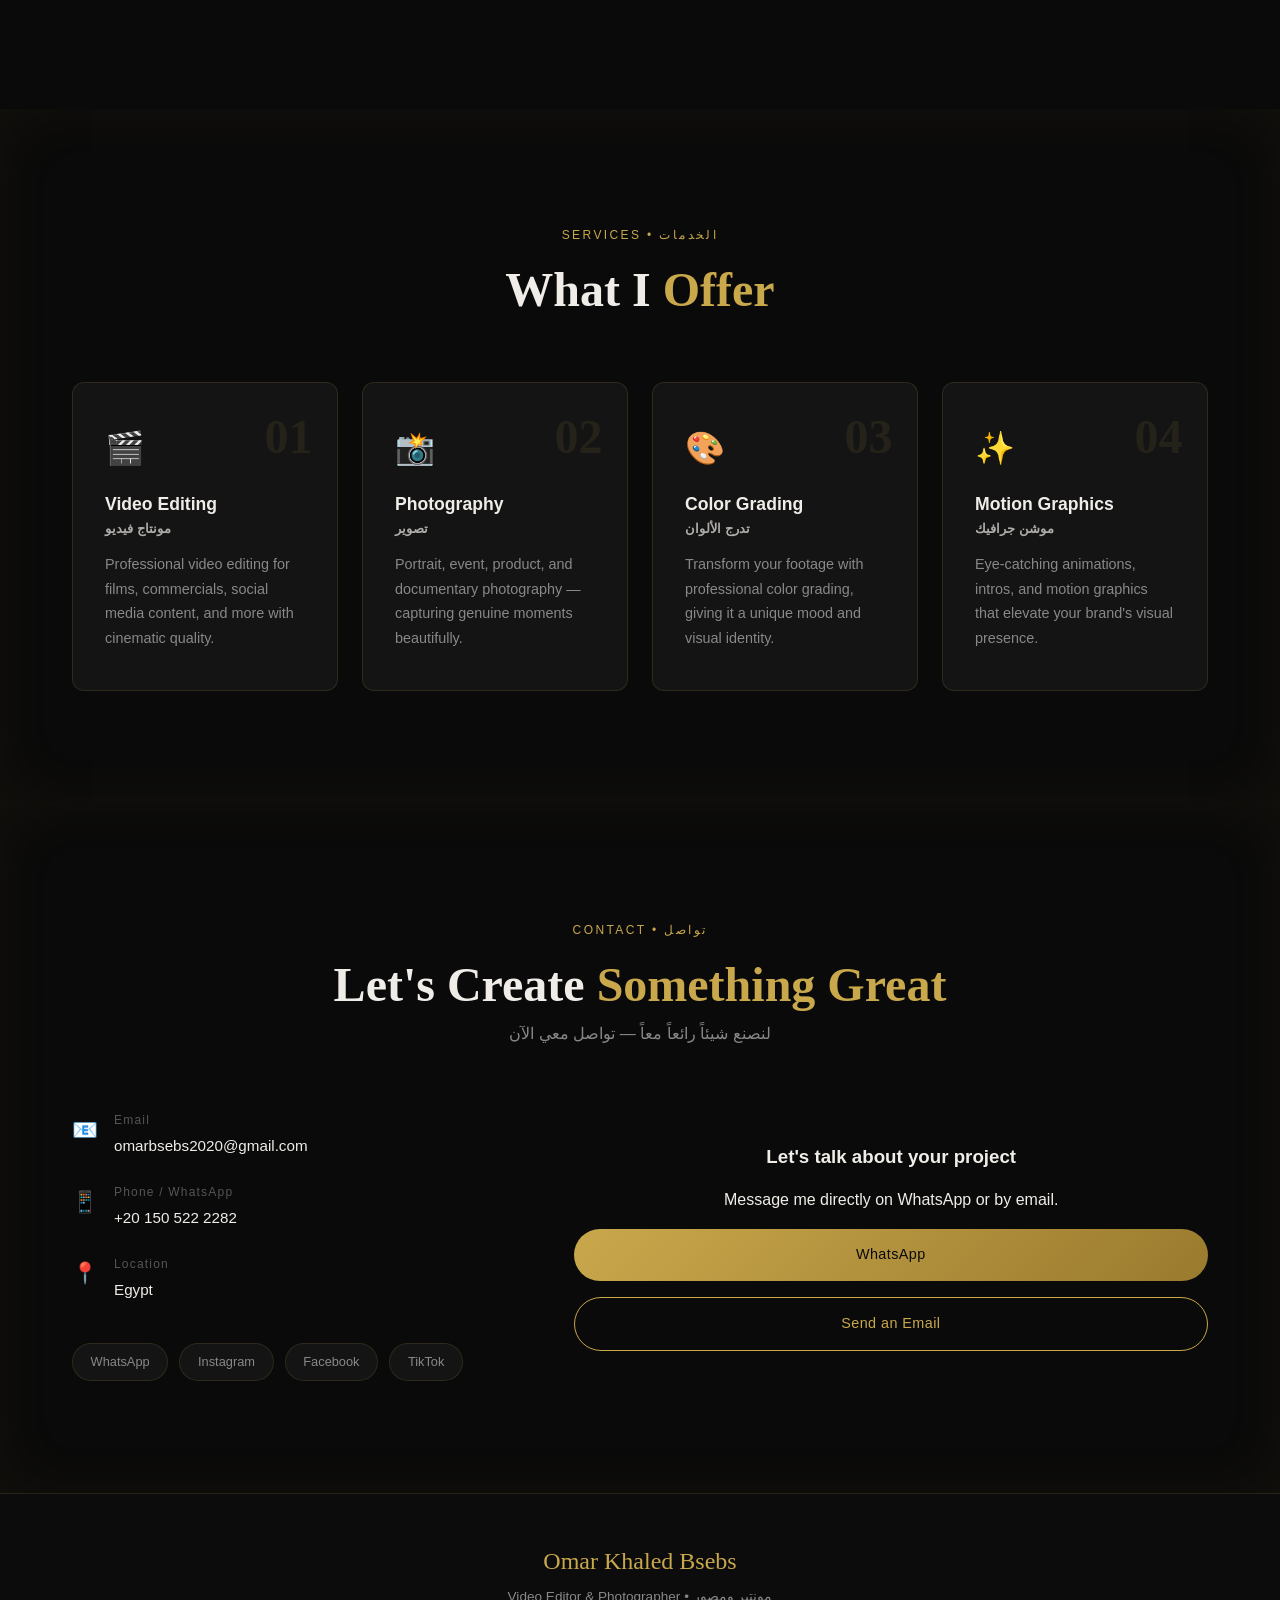
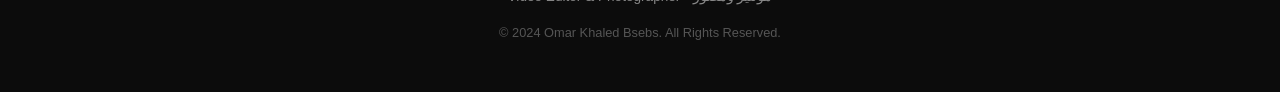
==== commit 656034e1: "Replace hero-giant.js with hero-cosmic.js and bg-cosmic.js" ====
--- a/index.html
+++ b/index.html
@@ -329,6 +329,7 @@
   <script src="script.js"></script>
   <script src="interactions.js"></script>
   <script src="https://cdnjs.cloudflare.com/ajax/libs/three.js/r128/three.min.js"></script>
-  <script src="hero-giant.js"></script>
+  <script src="hero-cosmic.js"></script>
+  <script src="bg-cosmic.js"></script>
 </body>
 </html>
--- a/style.css
+++ b/style.css
@@ -86,6 +86,12 @@
   display: flex; align-items: center;
   overflow: hidden;
 }
+#giant-canvas {
+  position: absolute; inset: 0;
+  width: 100%; height: 100%;
+  z-index: 1; pointer-events: none;
+  opacity: 1;
+}
 .hero-bg {
   position: absolute; inset: 0;
   background: radial-gradient(ellipse at 20% 50%, rgba(201,168,76,0.08) 0%, transparent 60%),
@@ -127,16 +133,19 @@
 .hero-subtitle-en {
   font-size: 1.3rem; font-weight: 300; letter-spacing: 0.15em;
   text-transform: uppercase; color: var(--text-muted);
+  text-shadow: 0 2px 16px rgba(0,0,0,0.95);
   animation: fadeInUp 0.9s 0.2s ease both;
 }
 .hero-subtitle-ar {
   font-family: 'Cairo', sans-serif;
-  font-size: 1.1rem; color: var(--text-dim);
+  font-size: 1.1rem; color: #aaa;
+  text-shadow: 0 2px 16px rgba(0,0,0,0.95);
   margin-bottom: 1.5rem;
   animation: fadeInUp 0.9s 0.3s ease both;
 }
 .hero-desc {
-  font-size: 1rem; color: var(--text-muted); line-height: 1.8;
+  font-size: 1rem; color: #bbb; line-height: 1.8;
+  text-shadow: 0 2px 18px rgba(0,0,0,0.95);
   margin-bottom: 2.5rem;
   animation: fadeInUp 0.9s 0.4s ease both;
 }
@@ -623,3 +632,22 @@
   section { padding: 2rem 0; page-break-inside: avoid; }
   .work-overlay { opacity: 1 !important; }
 }
+
+/* cosmic hero: dark fade on the text side */
+.hero::after{content:"";position:absolute;inset:0;z-index:1;pointer-events:none;
+  background:linear-gradient(90deg,rgba(10,10,10,.92) 0%,rgba(10,10,10,.6) 38%,rgba(10,10,10,0) 70%),linear-gradient(0deg,#0a0a0a 0%,rgba(10,10,10,0) 18%);}
+@media (max-width:760px){
+  .hero::after{display:none;}
+  #giant-canvas{height:470px;inset:0 0 auto 0;
+    -webkit-mask-image:linear-gradient(180deg,#000 0%,#000 70%,transparent 100%);
+    mask-image:linear-gradient(180deg,#000 0%,#000 70%,transparent 100%);}
+  .hero{align-items:flex-start;}
+  .hero-content{padding-top:25rem !important;}
+}
+
+/* cosmic dust behind the whole site */
+#cosmic-bg{position:fixed;inset:0;width:100%;height:100%;z-index:-1;pointer-events:none;}
+.about,.services{background:rgba(13,13,13,0.52);}
+.work,.contact{background:transparent;}
+.footer{background:rgba(13,13,13,0.7);}
+.hero .hero-bg{background:none;}
